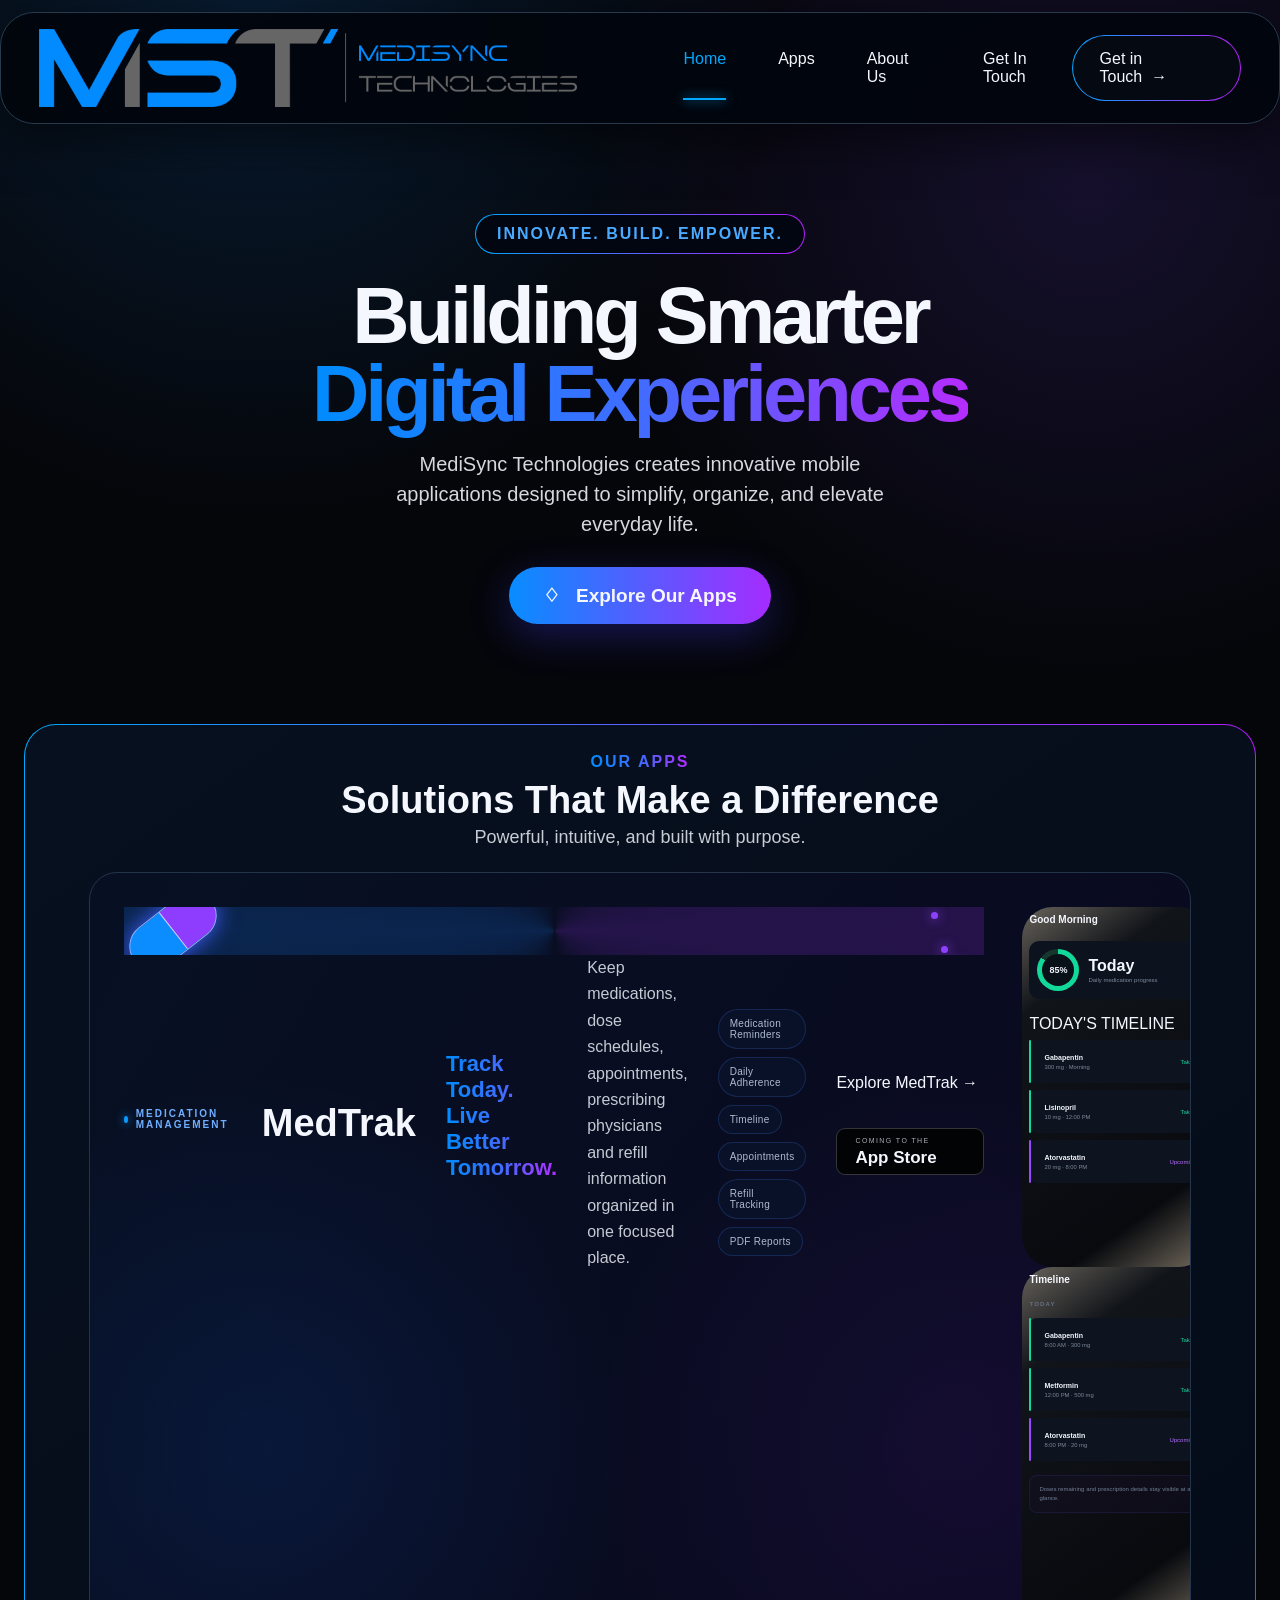
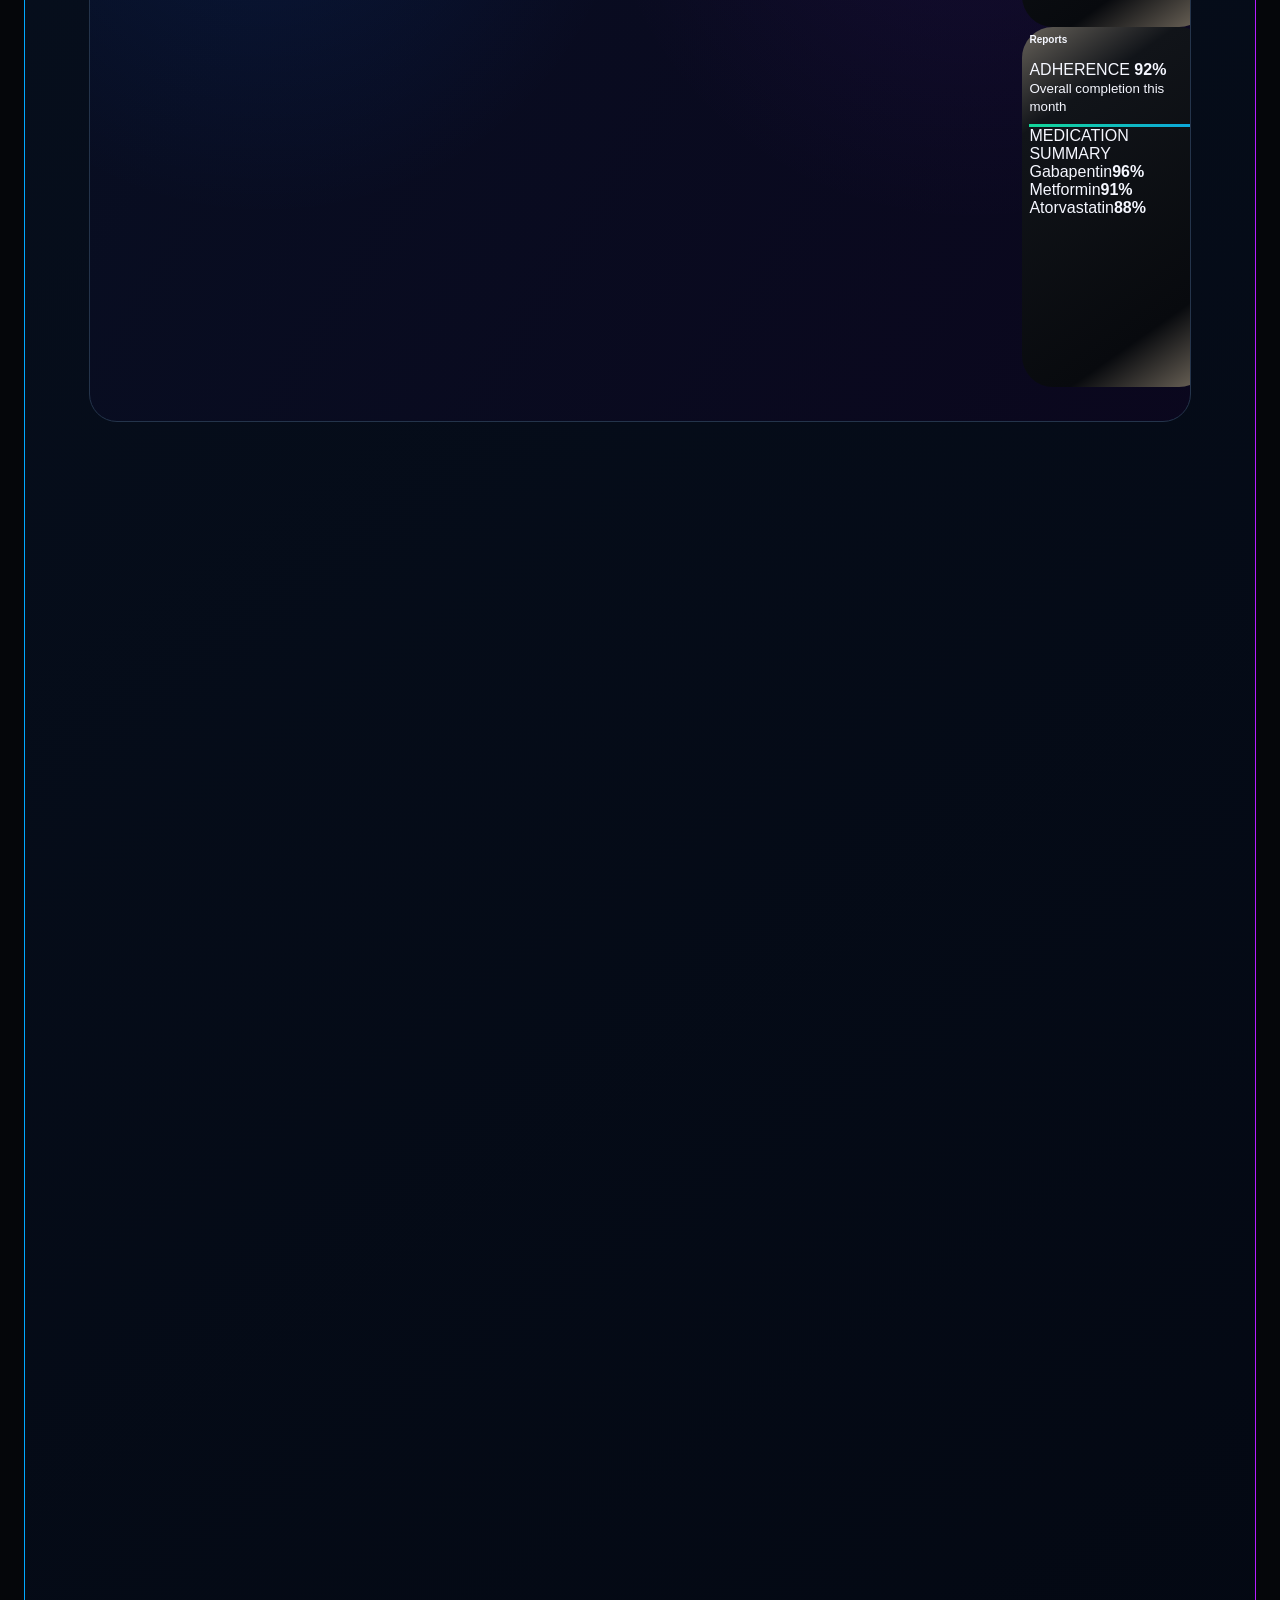
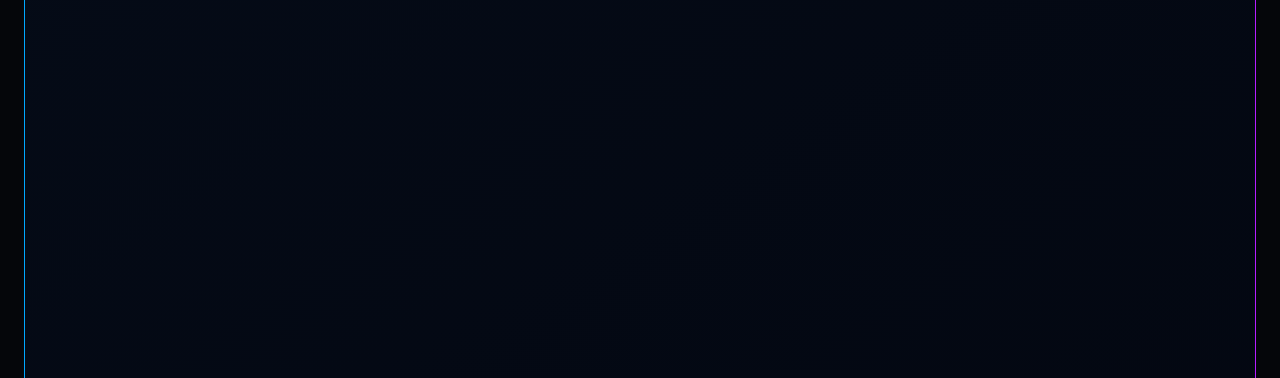
==== index.html @ e5cdd939 "Update index.html" ====
<!doctype html>
<html lang="en">
<head>
<meta charset="utf-8"><meta name="viewport" content="width=device-width,initial-scale=1">
<meta name="theme-color" content="#02040a">
<title>MediSync Technologies</title>
<meta name="description" content="MediSync Technologies creates innovative mobile applications designed to simplify, organize, and elevate everyday life.">
<link rel="stylesheet" href="styles.css">
</head>
<body>

<header class="topbar">
  <a class="brand brand-logo" href="#home" aria-label="MediSync Technologies home">
    <img src="mst-logo-v2.png" alt="MediSync Technologies" class="mst-full-logo">
  </a>
  <nav><a class="active" href="#home">Home</a><a href="#apps">Apps</a><a href="#about">About Us</a><a href="medtrak-support.html">Get In Touch</a></nav>
  <a class="outline" href="mailto:support.medisynctech@gmail.com?subject=MediSync%20Technologies%20Inquiry">Get in Touch&nbsp;&nbsp;→</a>
</header>

<main>
<section id="home" class="hero">
  <div class="hero-inner reveal">
    <div class="badge">INNOVATE. BUILD. EMPOWER.</div>
    <h1>Building Smarter<br><span>Digital Experiences</span></h1>
    <p>MediSync Technologies creates innovative mobile<br class="desktop"> applications designed to simplify, organize, and elevate<br class="desktop"> everyday life.</p>
    <a class="primary" href="#apps">♢ &nbsp; Explore Our Apps</a>
  </div>
</section>

<section id="apps" class="apps-shell">
  <div class="section-title reveal"><span>OUR APPS</span><h2>Solutions That Make a Difference</h2><p>Powerful, intuitive, and built with purpose.</p></div>
  <article class="app-card medtrak-showcase reveal">
  <div class="app-info medtrak-info">
    <div class="app-icon medtrak-icon" aria-label="MedTrak app icon">
      <div class="pill-icon" aria-hidden="true"><span></span></div>
      <i class="spark s1"></i><i class="spark s2"></i><i class="spark s3"></i>
    </div>

    <div class="app-copy">
      <div class="app-status"><span></span> MEDICATION MANAGEMENT</div>
      <h3>MedTrak</h3>
      <h4>Track Today. Live Better Tomorrow.</h4>
      <p>
        Keep medications, dose schedules, appointments, prescribing physicians and
        refill information organized in one focused place.
      </p>

      <div class="feature-chips" aria-label="MedTrak features">
        <span>Medication Reminders</span>
        <span>Daily Adherence</span>
        <span>Timeline</span>
        <span>Appointments</span>
        <span>Refill Tracking</span>
        <span>PDF Reports</span>
      </div>

      <div class="app-actions">
        <a class="outline-button" href="#medtrak-details">Explore MedTrak <span>→</span></a>
        <div class="store-badge pending-store">
          <small>COMING TO THE</small>
          <strong>App Store</strong>
        </div>
      </div>
    </div>
  </div>

  <div class="phone-grid medtrak-phones" aria-label="MedTrak interface previews">
    <div class="phone phone-home">
      <div class="phone-notch"></div>
      <div class="phone-screen">
        <div class="phone-header"><span>Good Morning</span><b>•••</b></div>
        <div class="today-progress">
          <div class="mini-ring"><strong>85%</strong></div>
          <div><b>Today</b><small>Daily medication progress</small></div>
        </div>
        <div class="phone-section-title">TODAY'S TIMELINE</div>
        <div class="timeline-med done">
          <i></i><div><b>Gabapentin</b><small>300 mg · Morning</small></div><em>Taken</em>
        </div>
        <div class="timeline-med done">
          <i></i><div><b>Lisinopril</b><small>10 mg · 12:00 PM</small></div><em>Taken</em>
        </div>
        <div class="timeline-med upcoming">
          <i></i><div><b>Atorvastatin</b><small>20 mg · 8:00 PM</small></div><em>Upcoming</em>
        </div>
      </div>
    </div>

    <div class="phone phone-timeline">
      <div class="phone-notch"></div>
      <div class="phone-screen">
        <div class="phone-header"><span>Timeline</span><b>⌕</b></div>
        <div class="timeline-date">TODAY</div>
        <div class="timeline-med done">
          <i></i><div><b>Gabapentin</b><small>8:00 AM · 300 mg</small></div><em>Taken</em>
        </div>
        <div class="timeline-med done">
          <i></i><div><b>Metformin</b><small>12:00 PM · 500 mg</small></div><em>Taken</em>
        </div>
        <div class="timeline-med upcoming">
          <i></i><div><b>Atorvastatin</b><small>8:00 PM · 20 mg</small></div><em>Upcoming</em>
        </div>
        <div class="timeline-note">Doses remaining and prescription details stay visible at a glance.</div>
      </div>
    </div>

    <div class="phone phone-report">
      <div class="phone-notch"></div>
      <div class="phone-screen">
        <div class="phone-header"><span>Reports</span><b>↗</b></div>
        <div class="report-card">
          <span>ADHERENCE</span>
          <strong>92%</strong>
          <small>Overall completion this month</small>
          <div class="report-progress"><i style="width:92%"></i></div>
        </div>
        <div class="phone-section-title">MEDICATION SUMMARY</div>
        <div class="report-line"><span>Gabapentin</span><b>96%</b></div>
        <div class="report-bar"><i style="width:96%"></i></div>
        <div class="report-line"><span>Metformin</span><b>91%</b></div>
        <div class="report-bar"><i style="width:91%"></i></div>
        <div class="report-line"><span>Atorvastatin</span><b>88%</b></div>
        <div class="report-bar purple-bar"><i style="width:88%"></i></div>
      </div>
    </div>
  </div>
</article>

<div class="medtrak-details reveal" id="medtrak-details">
  <div class="details-copy">
    <div class="section-kicker">MEDTRAK AT A GLANCE</div>
    <h3>Built to keep the important details close.</h3>
    <p>
      From the next scheduled dose to a physician phone number or medication report,
      MedTrak is designed so the information users need is never buried several screens away.
    </p>
  </div>

  <div class="feature-grid">
    <div class="feature-card"><b>01</b><h4>Stay on schedule</h4><p>Daily timeline, reminders and quick Taken/Undo actions keep the day understandable.</p></div>
    <div class="feature-card"><b>02</b><h4>Know your supply</h4><p>Quantity, usage and doses remaining help make low-supply situations visible before they become urgent.</p></div>
    <div class="feature-card"><b>03</b><h4>Keep care connected</h4><p>Appointments, physicians, pharmacies and prescribed medications can stay linked together.</p></div>
    <div class="feature-card"><b>04</b><h4>Share a clear report</h4><p>Generate a clean medication summary for appointments, printing or sharing when needed.</p></div>
  </div>
</div>
</section>

<section id="about" class="lower reveal"><span>ABOUT US</span><h2>Technology designed around real life.</h2><p>We create focused, thoughtfully designed digital experiences that make everyday tasks clearer, easier, and more useful.</p></section>
<section id="contact" class="lower contact reveal"><span>CONTACT</span><h2>Let's build something useful.</h2><a class="primary" href="mailto:support.medisynctech@gmail.com?subject=MediSync%20Technologies%20Inquiry">Get in Touch →</a></section>
</main>
<footer>© <span id="year"></span> MediSync Technologies. All rights reserved.<div class="mst-footer-links"><a href="medtrak-support.html">MedTrak Support</a><a href="medtrak-privacy.html">Privacy Policy</a></div></footer>
<script src="script.js"></script>
</body></html>
---- styles.css ----
*{box-sizing:border-box}html{scroll-behavior:auto}body{margin:0;background:#02040a;color:#f7f8fb;font-family:Inter,-apple-system,BlinkMacSystemFont,"Segoe UI",sans-serif;overflow-x:hidden}a{text-decoration:none;color:inherit}#mst-particle-canvas{position:fixed!important;inset:0!important;width:100%!important;height:100%!important;z-index:0!important;pointer-events:none!important}.topbar,main,footer{position:relative;z-index:1}.topbar{position:sticky;top:12px;z-index:30;max-width:1500px;margin:12px auto 0;padding:13px 42px;min-height:80px;border:1px solid #26394d;border-radius:34px;background:rgba(2,6,13,.82);backdrop-filter:blur(18px);display:flex;align-items:center;justify-content:space-between;box-shadow:0 16px 50px #0008}.brand{display:flex;align-items:center;gap:13px}.brand .mst{font-size:38px;font-weight:950;font-style:italic;background:linear-gradient(135deg,#fff 20%,#6d737d 47%,#087fff 55%,#0066dc);-webkit-background-clip:text;color:transparent}.brand b{font-size:28px}.brand b span{color:#098cff}.brand small{display:block;font-size:9px;letter-spacing:5px}.topbar nav{display:flex;gap:52px}.topbar nav a{padding:23px 0;position:relative}.topbar nav a.active,.topbar nav a:hover{color:#00a8ff}.topbar nav a.active:after{content:"";position:absolute;left:0;right:0;bottom:9px;height:2px;background:#00a8ff;box-shadow:0 0 12px #00a8ff}.outline{display:inline-flex;padding:14px 27px;border:1px solid transparent;border-radius:999px;background:linear-gradient(#040912,#040912) padding-box,linear-gradient(90deg,#00a8ff,#bd1cff) border-box}.hero{min-height:640px;display:grid;place-items:center;text-align:center;padding:55px 20px 105px;overflow:hidden;background:radial-gradient(circle at 20% 58%,#0077ff1f,transparent 28%),radial-gradient(circle at 82% 58%,#861cff1f,transparent 28%)}.hero:before,.hero:after{content:"";position:absolute;width:58vw;height:330px;bottom:30px;opacity:.55;background:repeating-radial-gradient(ellipse at center,#0b8cff 0 1px,transparent 2px 13px);transform:rotate(10deg) skewX(-12deg);mask-image:linear-gradient(90deg,#000,transparent)}.hero:before{left:-15%}.hero:after{right:-15%;transform:rotate(-10deg) scaleX(-1);background:repeating-radial-gradient(ellipse at center,#8b22ff 0 1px,transparent 2px 13px)}.hero-inner{z-index:2}.badge{display:inline-block;padding:10px 21px;border:1px solid transparent;border-radius:999px;background:linear-gradient(#020610,#020610) padding-box,linear-gradient(90deg,#00a8ff,#b31dff) border-box;color:#49aaff;font-weight:800;letter-spacing:2px}.hero h1{font-size:clamp(54px,6.2vw,96px);line-height:.98;letter-spacing:-4px;margin:23px 0 17px}.hero h1 span,.app-copy h4,.section-title>span,.lower>span{background:linear-gradient(90deg,#008cff,#416cff,#b52cff);-webkit-background-clip:text;color:transparent}.hero p{font-size:20px;line-height:1.5;color:#d5d8df;margin:0 0 28px}.primary{display:inline-flex;padding:17px 34px;border-radius:999px;background:linear-gradient(90deg,#078dff,#a52cff);font-size:19px;font-weight:750;box-shadow:0 12px 40px #433dff4d}.apps-shell{margin:-40px 24px 0;padding:28px clamp(20px,5vw,72px) 48px;border:1px solid transparent;border-radius:32px;background:linear-gradient(145deg,#07101f,#030711) padding-box,linear-gradient(90deg,#00a8ff,#b51cff) border-box;box-shadow:0 -10px 38px #334cff24}.section-title{text-align:center}.section-title>span,.lower>span{font-weight:900;letter-spacing:2px}.section-title h2{font-size:38px;margin:8px 0 5px}.section-title p{margin:0;color:#c8ccd4;font-size:18px}.app-card{max-width:1280px;margin:24px auto 0;padding:28px;border:1px solid #24344b;border-radius:28px;background:#040912d9;display:grid;grid-template-columns:.88fr 1.2fr;gap:32px;overflow:hidden}.app-copy{display:flex;align-items:center;gap:30px}.med-icon{position:relative;flex:0 0 190px;height:190px;border-radius:42px;border:2px solid #218cff;background:radial-gradient(circle at 45% 40%,#19338c,#080c1c 63%);box-shadow:0 0 28px #096dff,0 0 38px #8b22ff77 inset}.capsule{position:absolute;left:46px;top:71px;width:100px;height:46px;border-radius:30px;transform:rotate(-45deg);background:linear-gradient(90deg,#0875ff 0 50%,#8151ff 50%);border:2px solid #7d9cff;box-shadow:0 0 20px #315fff}.med-icon i{position:absolute;width:7px;height:7px;border-radius:50%;background:#8c3cff;box-shadow:0 0 10px #8c3cff}.med-icon i:nth-of-type(1){left:140px;top:48px}.med-icon i:nth-of-type(2){left:151px;top:63px}.med-icon i:nth-of-type(3){left:132px;top:133px}.app-copy h3{font-size:38px;margin:0}.app-copy h4{font-size:22px;margin:2px 0 17px}.app-copy p{color:#c5cad3;line-height:1.65;margin:0 0 20px}.phones{display:flex;gap:20px;justify-content:center;align-items:flex-end}.phone{width:188px;height:360px;border-radius:31px;padding:7px;background:linear-gradient(145deg,#68635b,#111419 22%,#080a0e 80%,#746b5e);box-shadow:0 0 25px #216aff33}.notch{position:relative;z-index:2;width:60px;height:13px;background:#020305;border-radius:0 0 10px 10px;margin:0 auto -12px}.screen{height:100%;border-radius:25px;background:#03070d;padding:25px 12px 12px;overflow:hidden}.pt{display:block;font-size:14px;margin-bottom:18px}.ring{width:95px;height:95px;margin:5px auto 20px;border-radius:50%;background:conic-gradient(#00df89 0 85%,#16372f 85%);display:grid;place-content:center;position:relative}.ring:after{content:"";position:absolute;inset:8px;border-radius:50%;background:#071018}.ring strong,.ring small{position:relative;z-index:1;text-align:center}.ring strong{font-size:22px}.ring small{font-size:8px;color:#a9b1bb}.screen h5{font-size:10px;margin:10px 0}.row,.timeline{position:relative;background:#0a1018;border-radius:7px;padding:9px;margin:7px 0;font-size:8px;min-height:44px}.row b,.timeline b{display:block}.row small,.timeline small{color:#9ba6b3}.row em,.timeline em{position:absolute;right:7px;top:8px;color:#00e68c;font-style:normal;font-size:7px}.timeline{border-left:2px solid #00e68c}.purpleline{border-left-color:#a34cff}.purple{color:#b957ff!important}.score{text-align:center;padding:8px 0 14px}.score strong{display:block;font-size:25px}.score small{font-size:8px;color:#9ba6b3}.summary{position:relative;font-size:8px;padding:7px 0 12px}.summary b{float:right}.summary i{position:absolute;left:0;bottom:4px;height:3px;background:#00e68c;border-radius:3px}.lower{max-width:1100px;margin:105px auto;padding:65px 28px;text-align:center}.lower h2{font-size:clamp(40px,5vw,65px);margin:18px auto}.lower p{max-width:700px;margin:auto;color:#bec5cf;font-size:19px;line-height:1.7}.contact{border-top:1px solid #16243a}.contact .primary{margin-top:18px}footer{text-align:center;padding:38px;color:#78818d;border-top:1px solid #111b29}.reveal{opacity:0;transform:translateY(32px);transition:.75s ease}.reveal.visible{opacity:1;transform:none}@media(max-width:1050px){.topbar{padding:10px 22px}.topbar nav{gap:20px}.topbar>.outline{display:none}.app-card{grid-template-columns:1fr}.app-copy{justify-content:center}}@media(max-width:760px){.topbar{top:0;margin:0;border-radius:0}.brand b,.brand small{display:none}.brand .mst{font-size:30px}.topbar nav{gap:13px}.topbar nav a{font-size:13px}.hero{padding-top:85px}.hero h1{letter-spacing:-2px}.desktop{display:none}.apps-shell{margin:-30px 10px 0;padding:25px 14px}.section-title h2{font-size:30px}.app-copy{flex-direction:column;text-align:center}.med-icon{flex-basis:auto;width:165px;height:165px}.capsule{left:33px;top:59px}.phones{justify-content:flex-start;overflow-x:auto;padding-bottom:10px}.phone{min-width:180px}}
/* ============================
   MEDTRAK SHOWCASE — V2
   ============================ */
.medtrak-showcase{
  grid-template-columns:1fr 1.15fr;
  padding:34px;
  gap:38px;
  background:
    radial-gradient(circle at 16% 50%,rgba(13,108,255,.13),transparent 34%),
    radial-gradient(circle at 80% 50%,rgba(150,43,255,.10),transparent 36%),
    linear-gradient(120deg,rgba(7,16,35,.92),rgba(11,7,30,.86));
}
.medtrak-info{grid-template-columns:190px 1fr;gap:30px}
.medtrak-icon{position:relative;overflow:hidden}
.medtrak-icon:before{content:"";position:absolute;inset:-30%;background:conic-gradient(from 180deg,transparent,#167fff33,transparent,#a133ff30,transparent);animation:iconHalo 8s linear infinite}
@keyframes iconHalo{to{transform:rotate(360deg)}}
.medtrak-icon>*{position:relative}
.pill-icon{width:98px;height:48px;border-radius:30px;transform:rotate(-38deg);background:linear-gradient(90deg,#0b8dff 0 50%,#8e3dff 50%);border:1px solid #8cb3ff;box-shadow:0 0 22px #405dff}
.pill-icon span{position:absolute;left:50%;top:0;bottom:0;width:1px;background:#cdd7ff}
.spark{position:absolute;width:7px;height:7px;border-radius:50%;background:#8d41ff;box-shadow:0 0 12px #8d41ff}.s1{top:39px;right:36px}.s2{top:54px;right:24px}.s3{bottom:36px;right:46px}
.app-status{display:inline-flex;align-items:center;gap:8px;margin-bottom:8px;color:#70afff;font-size:10px;font-weight:800;letter-spacing:2px}
.app-status span{width:7px;height:7px;border-radius:50%;background:#0a9aff;box-shadow:0 0 10px #0a9aff}
.feature-chips{display:flex;flex-wrap:wrap;gap:8px;margin-top:18px}
.feature-chips span{padding:8px 11px;border:1px solid rgba(71,129,255,.2);border-radius:999px;background:rgba(9,20,43,.7);color:#aebad0;font-size:10px;letter-spacing:.3px}
.app-actions{display:flex;align-items:center;gap:16px;flex-wrap:wrap;margin-top:2px}
.store-badge{margin-top:20px;min-width:148px;padding:8px 18px;border-radius:9px;background:#020305;border:1px solid rgba(255,255,255,.2);display:flex;flex-direction:column;line-height:1}.store-badge small{font-size:7px;letter-spacing:1.4px;color:#a9afb8}.store-badge strong{margin-top:5px;font-size:17px}
.medtrak-phones{gap:16px}
.phone-header{display:flex;justify-content:space-between;align-items:center;margin-bottom:16px;font-size:10px}.phone-header span{font-weight:700}.phone-header b{color:#687388;letter-spacing:1px}
.today-progress{display:flex;align-items:center;gap:9px;margin:7px 0 16px;padding:8px;border-radius:10px;background:#0c131e}.today-progress>div:last-child{display:flex;flex-direction:column}.today-progress small{margin-top:2px;color:#7e899c;font-size:6px}
.mini-ring{width:42px;height:42px;border-radius:50%;background:conic-gradient(#12d99a 0 85%,#15372e 85%);display:grid;place-items:center;position:relative}.mini-ring:after{content:"";position:absolute;inset:5px;border-radius:50%;background:#081018}.mini-ring strong{position:relative;z-index:1;font-size:9px}
.timeline-med{position:relative;min-height:43px;margin-top:7px;padding:7px 7px 7px 15px;display:flex;align-items:center;gap:7px;border-radius:8px;background:#0d141f;font-size:7px}.timeline-med>i{position:absolute;left:0;top:0;bottom:0;width:2px;border-radius:2px;background:#12d99a}.timeline-med>div{display:flex;flex:1;flex-direction:column}.timeline-med small{margin-top:3px;color:#7f899a}.timeline-med em{font-style:normal;color:#19d59d;font-size:6px}.timeline-med.upcoming>i{background:#9a48ff}.timeline-med.upcoming em{color:#b66aff}.timeline-date{margin:3px 0 11px;color:#657188;font-size:6px;font-weight:800;letter-spacing:1.2px}.timeline-note{margin-top:14px;padding:9px;border:1px solid rgba(99,88,255,.12);border-radius:8px;color:#738097;font-size:6px;line-height:1.5;background:rgba(29,18,54,.25)}
.report-progress{height:3px;margin-top:9px;background:#202833}.report-progress i{display:block;height:100%;background:linear-gradient(90deg,#13d799,#0ca8db)}
.purple-bar i{background:linear-gradient(90deg,#0aa9d7,#9b43ff)}
.medtrak-details{width:min(1220px,100%);margin:52px auto 8px;display:grid;grid-template-columns:.7fr 1.3fr;gap:48px;align-items:start;padding:8px}
.details-copy h3{margin:12px 0 15px;font-size:clamp(29px,3vw,42px);line-height:1.08;letter-spacing:-1.2px}.details-copy p{color:#929caf;line-height:1.7;font-size:15px}
.feature-grid{display:grid;grid-template-columns:repeat(2,1fr);gap:13px}
.feature-card{min-height:158px;padding:20px;border:1px solid rgba(69,113,210,.18);border-radius:18px;background:linear-gradient(145deg,rgba(9,20,41,.62),rgba(7,9,22,.55));backdrop-filter:blur(10px)}
.feature-card>b{font-size:10px;color:#2b8cff;letter-spacing:2px}.feature-card h4{margin:10px 0 7px;font-size:17px}.feature-card p{margin:0;color:#8e99ab;font-size:12px;line-height:1.55}
@media(max-width:1100px){.medtrak-showcase{grid-template-columns:1fr}.medtrak-info{justify-content:center}.medtrak-details{grid-template-columns:1fr}}
@media(max-width:720px){.medtrak-showcase{padding:22px}.medtrak-info{grid-template-columns:1fr;text-align:center}.medtrak-icon{width:165px;margin:auto}.feature-chips,.app-actions{justify-content:center}.feature-grid{grid-template-columns:1fr}.medtrak-details{padding:0}}


/* ==========================================
   PRODUCTION PERFORMANCE PASS
   ========================================== */

/* Static atmospheric lighting replaces per-frame canvas gradients. */
body::before {
  content: "";
  position: fixed;
  inset: 0;
  z-index: 0;
  pointer-events: none;
  background:
    radial-gradient(circle at 14% 58%, rgba(0, 91, 215, .12), transparent 42%),
    radial-gradient(circle at 86% 56%, rgba(135, 28, 255, .08), transparent 38%),
    #02040a;
  transform: translateZ(0);
}

/* Canvas only draws particles/trails now. */
#mst-particle-canvas {
  background: transparent !important;
  contain: strict;
  transform: translateZ(0);
}

/* Blur is attractive but expensive while scrolling; use stable translucent fills instead. */
.topbar,
.app-card,
.feature-card,
.mst-app-card,
.apps-shell {
  -webkit-backdrop-filter: none !important;
  backdrop-filter: none !important;
}

/* Slightly more opaque backgrounds preserve the same visual feel without live blur. */
.topbar {
  background: rgba(2, 6, 13, .94) !important;
}

.app-card,
.medtrak-showcase {
  background:
    radial-gradient(circle at 16% 50%, rgba(13,108,255,.11), transparent 34%),
    radial-gradient(circle at 80% 50%, rgba(150,43,255,.08), transparent 36%),
    linear-gradient(120deg, rgba(7,16,35,.97), rgba(11,7,30,.95)) !important;
}

.feature-card {
  background: linear-gradient(145deg, rgba(9,20,41,.94), rgba(7,9,22,.92)) !important;
}

/* Keep the heavy lower sections out of layout/paint until near the viewport. */
.medtrak-details,
.lower,
.simple-section,
.contact-section {
  content-visibility: auto;
  contain-intrinsic-size: 800px;
}

/* Tell the browser what will animate. */
.reveal {
  will-change: opacity, transform;
}

.reveal.visible {
  will-change: auto;
}

/* Avoid large shadows on every frame during scroll. */
.phone,
.medtrak-icon,
.app-card,
.apps-shell {
  box-shadow: none !important;
}

@media (prefers-reduced-motion: reduce) {
  #mst-particle-canvas {
    display: none !important;
  }
  .reveal {
    opacity: 1 !important;
    transform: none !important;
    transition: none !important;
  }
}


/* ==========================================
   MOBILE VERTICAL-SCROLL FIX
   Prevents sideways page movement / swipe capture
   ========================================== */

html,
body {
  width: 100%;
  max-width: 100%;
  overflow-x: clip !important;
  overscroll-behavior-x: none;
}

body {
  touch-action: pan-y;
}

.site-header,
main,
footer,
.hero,
.apps-shell,
.app-card,
.medtrak-showcase,
.medtrak-details,
.lower,
.simple-section,
.contact-section {
  max-width: 100%;
}

#mst-particle-canvas {
  max-width: 100vw !important;
  overflow: hidden;
  touch-action: none;
}

a,
button {
  touch-action: manipulation;
}

@media (max-width: 760px) {
  .phones,
  .phone-grid,
  .medtrak-phones {
    display: grid !important;
    grid-template-columns: 1fr !important;
    gap: 22px !important;
    width: 100% !important;
    max-width: 100% !important;
    overflow: visible !important;
    overflow-x: visible !important;
    padding-left: 0 !important;
    padding-right: 0 !important;
    touch-action: pan-y !important;
  }

  .phone {
    width: min(220px, 82vw) !important;
    min-width: 0 !important;
    max-width: 220px !important;
    margin: 0 auto !important;
  }

  .app-card,
  .medtrak-showcase,
  .app-info,
  .medtrak-info,
  .app-copy,
  .feature-grid,
  .medtrak-details {
    width: 100% !important;
    max-width: 100% !important;
    min-width: 0 !important;
  }

  .feature-chips {
    max-width: 100%;
  }

  .topbar {
    width: 100% !important;
    max-width: 100% !important;
    left: 0;
    right: 0;
  }

  .hero {
    width: 100%;
    overflow: hidden !important;
  }

  .hero::before,
  .hero::after {
    pointer-events: none;
  }
}


/* ==========================================
   MEDISYNC FINAL BRAND / SHARED PAGE THEME
   ========================================== */
:root{--site-bg:#05060a;--site-card:rgba(18,20,31,.82);--site-text:#f5f7ff;--site-muted:#a9afc3;--site-blue:#168cff;--site-purple:#7c4dff;--site-border:rgba(255,255,255,.10)}
html,body{min-height:100%;background:#05060a!important;color:var(--site-text)}
body::before{background:radial-gradient(circle at 20% 0%,rgba(22,140,255,.16),transparent 38%),radial-gradient(circle at 85% 20%,rgba(124,77,255,.14),transparent 38%),#05060a!important}
.hero{background:transparent!important}
.brand-logo{display:flex;align-items:center;flex:0 1 360px;min-width:180px}
.brand-logo img{display:block;width:min(330px,28vw);max-height:58px;height:auto;object-fit:contain;object-position:left center}
.mst-footer-links{display:flex;justify-content:center;gap:22px;flex-wrap:wrap;margin-top:18px}.mst-footer-links a{color:#a9afc3}.mst-footer-links a:hover{color:#fff}
.legal-page{width:min(900px,calc(100% - 40px));margin:0 auto;padding:72px 0}.legal-page .legal-brand{color:var(--site-blue);font-weight:700;letter-spacing:.04em;margin-bottom:32px}.legal-page h1{margin:0;font-size:clamp(42px,8vw,72px);line-height:1;letter-spacing:-.04em}.legal-gradient{background:linear-gradient(90deg,var(--site-blue),var(--site-purple));-webkit-background-clip:text;background-clip:text;color:transparent}.legal-effective{margin-top:18px;color:#747b91}.legal-intro{max-width:760px;margin:22px 0 42px;color:var(--site-muted);font-size:18px;line-height:1.65}.legal-card{padding:30px;margin:18px 0;border:1px solid var(--site-border);border-radius:22px;background:var(--site-card)}.legal-card h2{margin-top:0;font-size:23px}.legal-card p,.legal-card li{color:var(--site-muted);line-height:1.7}.legal-card a{color:#55aaff}.legal-card a:hover{text-decoration:underline}.legal-button{display:inline-block;margin-top:8px;padding:13px 20px;border-radius:12px;color:#fff!important;font-weight:650;background:linear-gradient(90deg,var(--site-blue),var(--site-purple))}.legal-button:hover{text-decoration:none!important;opacity:.92}.legal-footer{margin-top:44px;padding-top:24px;border-top:1px solid var(--site-border);color:#747b91;font-size:14px}
@media(max-width:760px){.brand-logo{min-width:95px;flex-basis:125px}.brand-logo img{width:125px;max-height:42px}.legal-page{padding:48px 0}}


/* ==========================================
   FINAL STATIC GRADIENT + LARGER MST LOGO
   ========================================== */
#mst-particle-canvas{display:none!important}
html,body{background:#05060a!important}
body::before{
  content:"";
  position:fixed;
  inset:0;
  z-index:0;
  pointer-events:none;
  background:
    radial-gradient(circle at 20% 0%,rgba(22,140,255,.16),transparent 38%),
    radial-gradient(circle at 85% 20%,rgba(124,77,255,.14),transparent 38%),
    #05060a!important;
}
.hero::before,.hero::after{display:none!important;content:none!important}
.hero{background:transparent!important}
.brand-logo{flex:0 1 500px!important;min-width:260px!important}
.brand-logo img{width:min(470px,36vw)!important;max-height:92px!important;height:auto!important}
.topbar{min-height:112px!important}
@media(max-width:1050px){.brand-logo{flex-basis:360px!important}.brand-logo img{width:min(350px,34vw)!important;max-height:76px!important}}
@media(max-width:760px){.topbar{min-height:76px!important}.brand-logo{min-width:120px!important;flex-basis:155px!important}.brand-logo img{width:155px!important;max-height:52px!important}}
\n\n/* ==========================================
   MST HEADER LOCKUP — FINAL
   mst-logo.png contains ONLY the MST mark.
   Company name is live text so it stays crisp.
   ========================================== */

/* If you upload your licensed GC Bager Regular font to the site root,
   name it gc-bager-regular.ttf and this rule will use it automatically. */
@font-face {
  font-family: "GC Bager";
  src: url("gc-bager-regular.ttf") format("truetype");
  font-weight: 400;
  font-style: normal;
  font-display: swap;
}

.topbar{
  min-height:112px!important;
  padding:14px 38px!important;
}

.brand-logo{
  display:flex!important;
  align-items:center!important;
  gap:24px!important;
  flex:0 1 650px!important;
  min-width:430px!important;
  overflow:visible!important;
}

.brand-logo .mst-mark{
  display:block!important;
  width:230px!important;
  max-width:none!important;
  max-height:82px!important;
  height:auto!important;
  object-fit:contain!important;
  object-position:left center!important;
  flex:0 0 auto!important;
}

.brand-wordmark{
  display:flex;
  flex-direction:column;
  justify-content:center;
  line-height:.88;
  white-space:nowrap;
  font-family:"GC Bager", -apple-system, BlinkMacSystemFont, "Segoe UI", sans-serif;
  font-weight:400;
  letter-spacing:.025em;
}

.brand-medisync{
  color:#168cff;
  font-size:38px;
}

.brand-technologies{
  color:#777b82;
  font-size:27px;
  margin-top:8px;
  letter-spacing:.08em;
}

@media(max-width:1200px){
  .brand-logo{gap:16px!important;flex-basis:500px!important;min-width:350px!important}
  .brand-logo .mst-mark{width:175px!important;max-height:68px!important}
  .brand-medisync{font-size:29px}
  .brand-technologies{font-size:20px;margin-top:6px}
  .topbar nav{gap:24px!important}
}

@media(max-width:900px){
  .brand-wordmark{display:none}
  .brand-logo{min-width:150px!important;flex-basis:190px!important}
  .brand-logo .mst-mark{width:175px!important;max-height:64px!important}
}

@media(max-width:760px){
  .topbar{min-height:76px!important;padding:10px 16px!important}
  .brand-logo{min-width:92px!important;flex-basis:112px!important;gap:0!important}
  .brand-logo .mst-mark{width:108px!important;max-height:46px!important}
}


/* ==========================================
   FINAL FULL-IMAGE MST HEADER LOGO
   The uploaded logo already includes the full wordmark.
   ========================================== */
.brand-logo {
  display: flex !important;
  align-items: center !important;
  flex: 0 1 650px !important;
  min-width: 300px !important;
  text-decoration: none !important;
}

.brand-logo .mst-full-logo {
  display: block !important;
  width: min(620px, 42vw) !important;
  max-width: 100% !important;
  height: auto !important;
  max-height: 104px !important;
  object-fit: contain !important;
  object-position: left center !important;
}

/* Disable the previous split text/mark header treatment. */
.brand-wordmark,
.brand-medisync,
.brand-technologies,
.mst-mark {
  display: none !important;
}

@media (max-width: 980px) {
  .brand-logo {
    flex: 1 1 auto !important;
    min-width: 240px !important;
  }

  .brand-logo .mst-full-logo {
    width: min(470px, 48vw) !important;
    max-height: 88px !important;
  }
}

@media (max-width: 760px) {
  .brand-logo {
    min-width: 0 !important;
    width: 100% !important;
    justify-content: center !important;
  }

  .brand-logo .mst-full-logo {
    width: min(540px, 92vw) !important;
    max-height: 94px !important;
    object-position: center !important;
  }
}
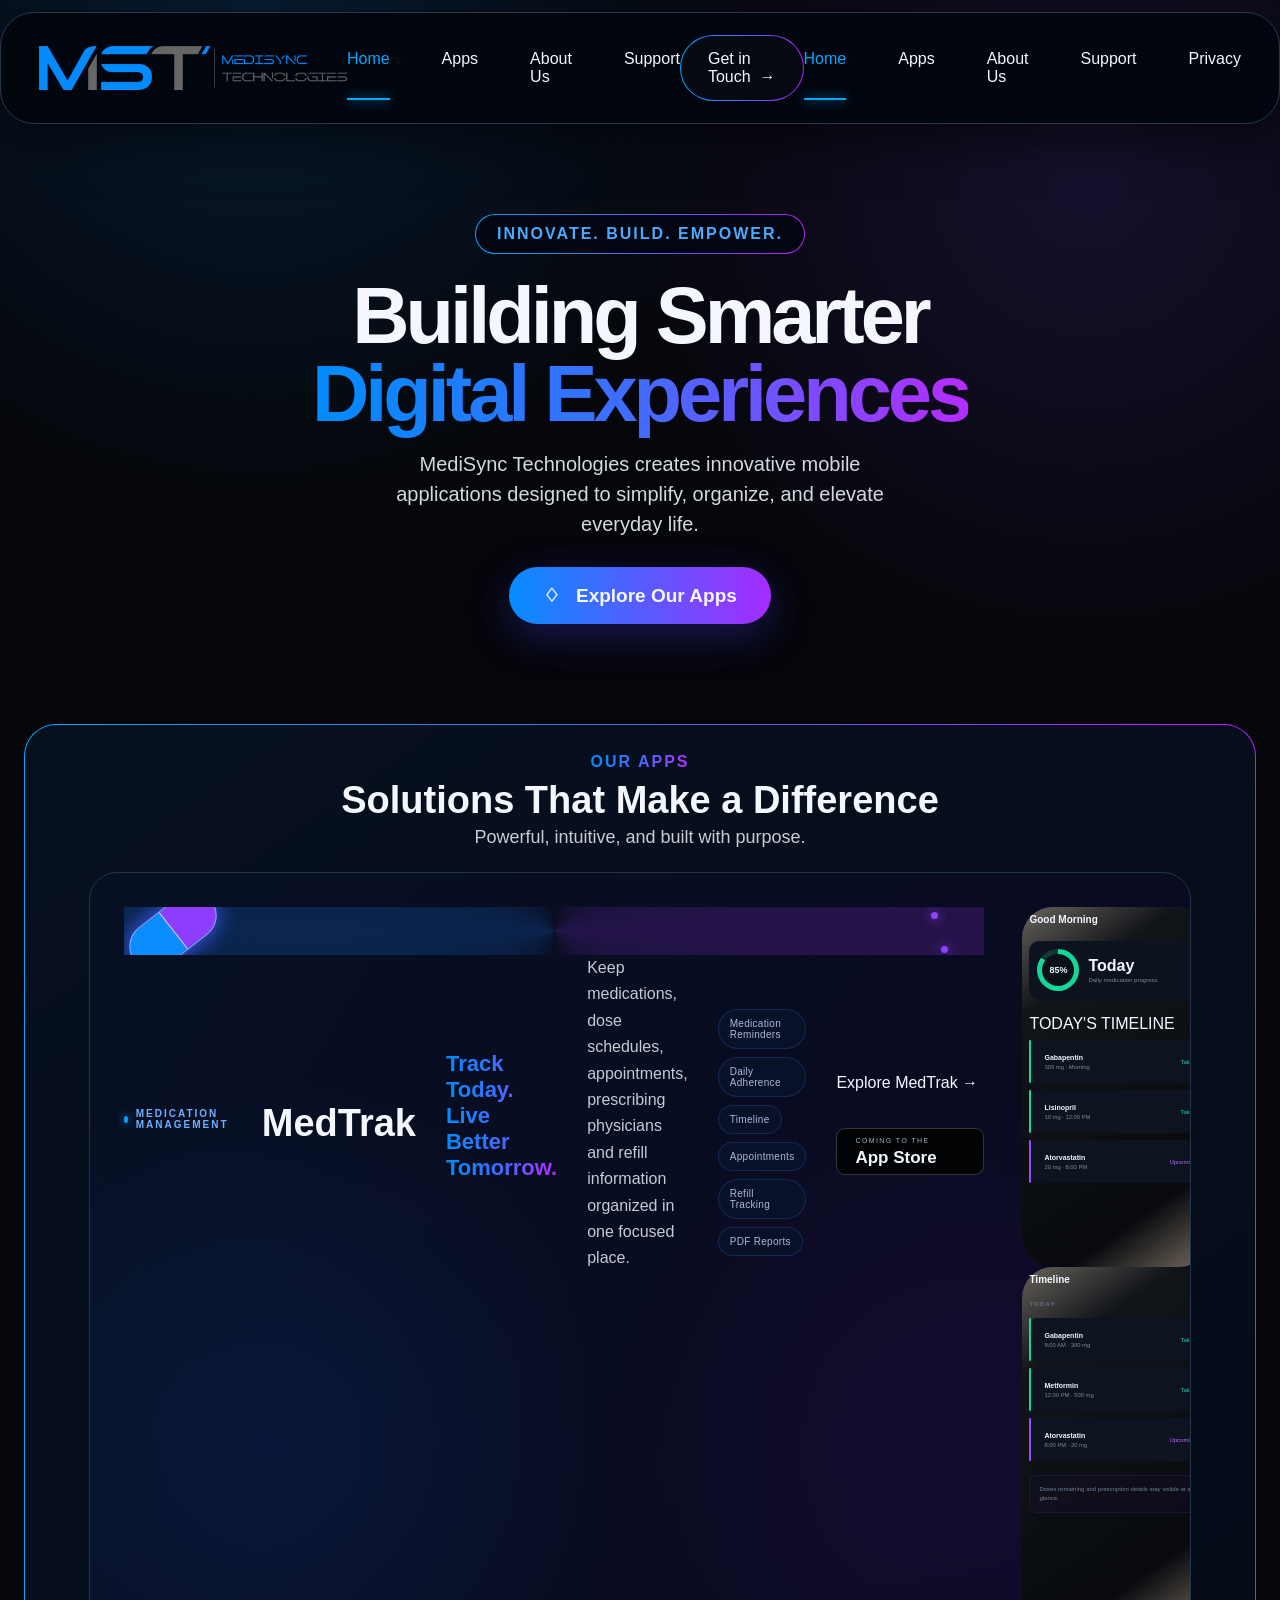
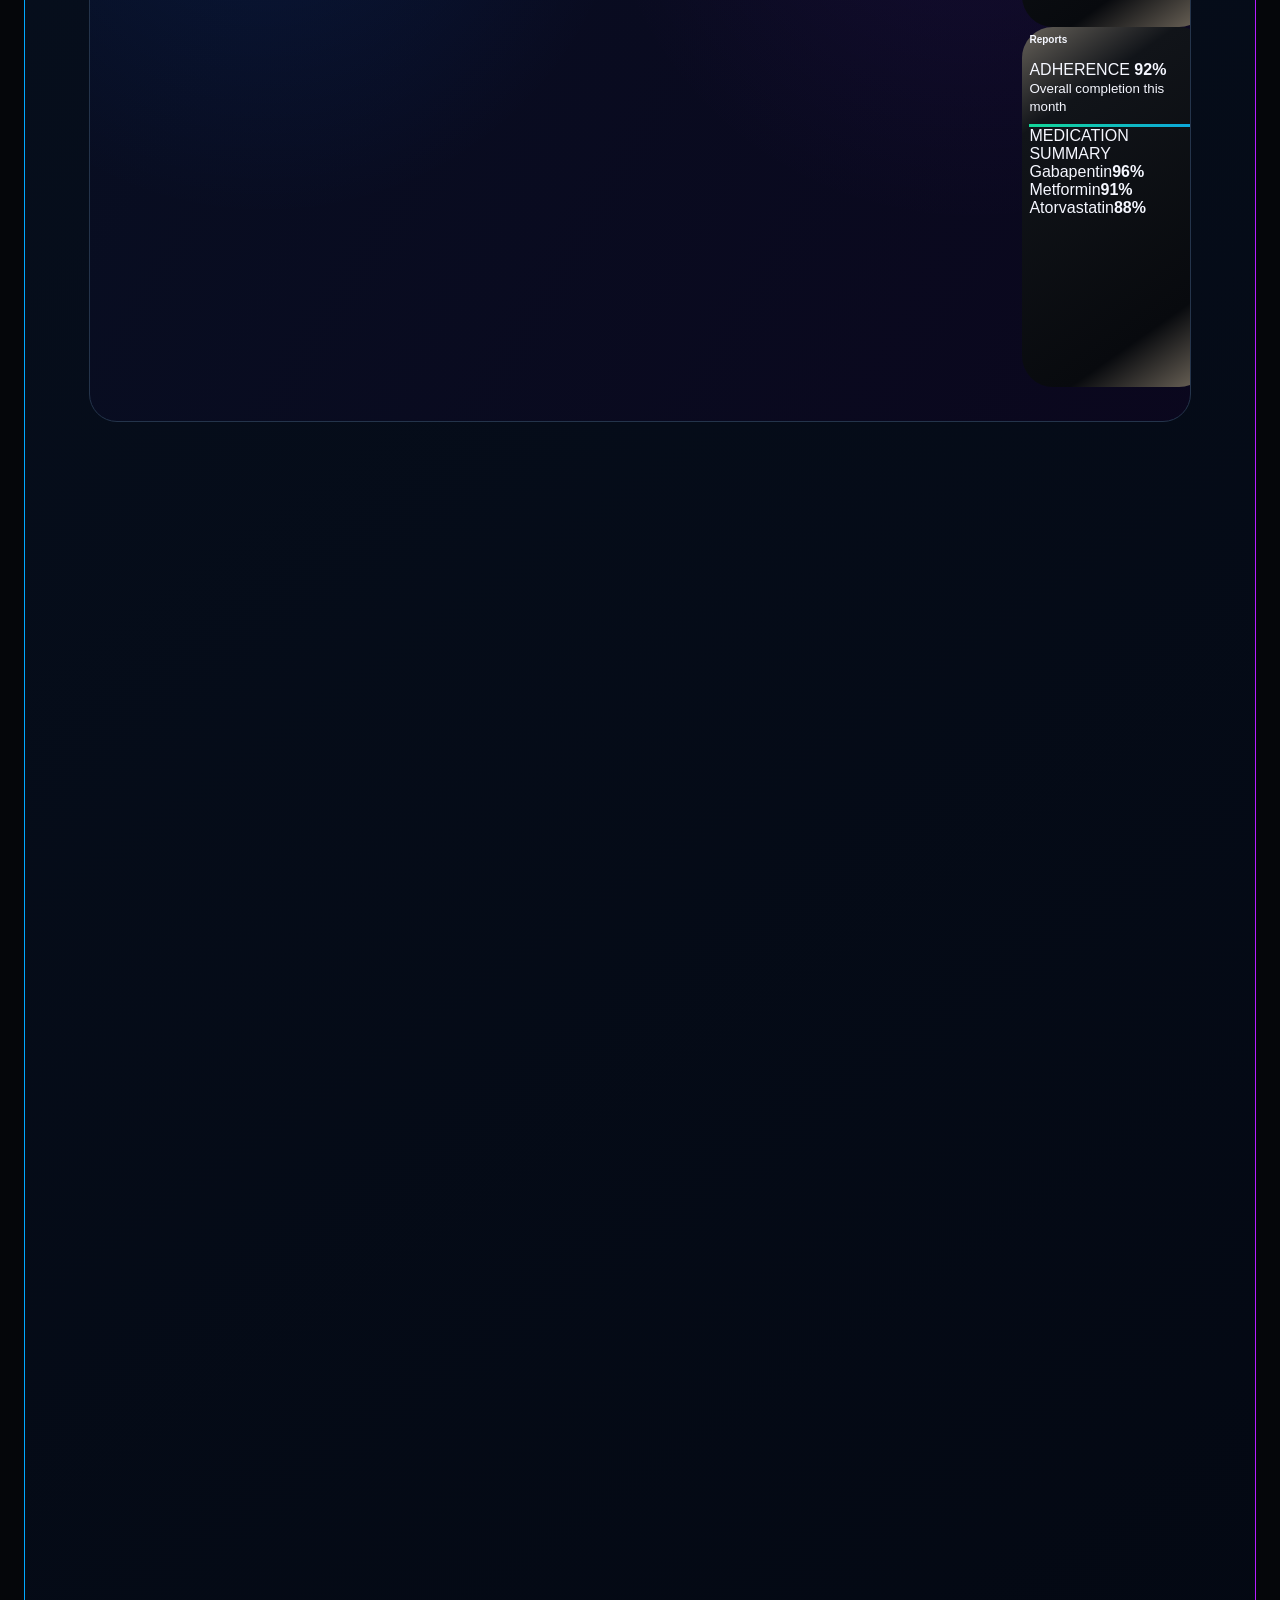
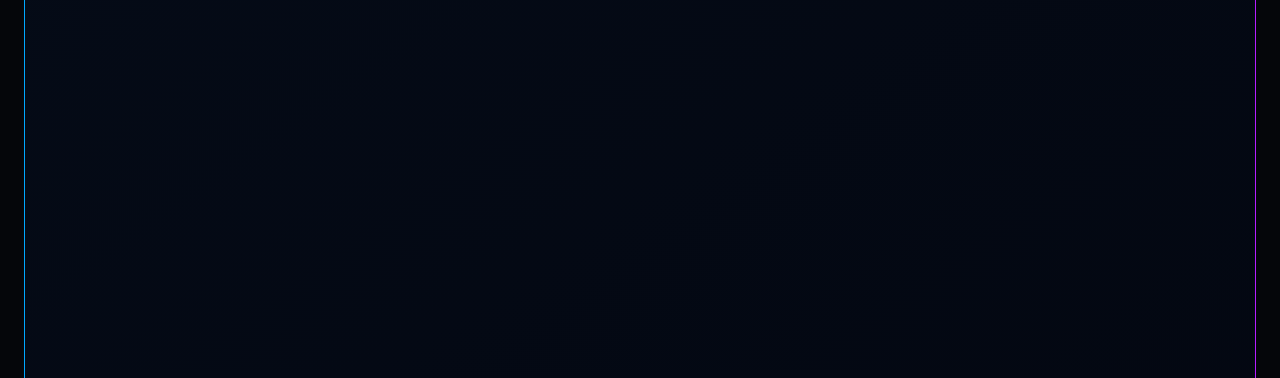
==== commit 8da82ecb: "Add files via upload" ====
--- a/index.html
+++ b/index.html
@@ -11,10 +11,20 @@
 
 <header class="topbar">
   <a class="brand brand-logo" href="#home" aria-label="MediSync Technologies home">
-    <img src="mst-logo-v2.png" alt="MediSync Technologies" class="mst-full-logo">
+    <img src="mst-logo.png" alt="MediSync Technologies" class="mst-full-logo">
   </a>
-  <nav><a class="active" href="#home">Home</a><a href="#apps">Apps</a><a href="#about">About Us</a><a href="medtrak-support.html">Get In Touch</a></nav>
-  <a class="outline" href="mailto:support.medisynctech@gmail.com?subject=MediSync%20Technologies%20Inquiry">Get in Touch&nbsp;&nbsp;→</a>
+  <nav class="desktop-nav"><a class="active" href="#home">Home</a><a href="#apps">Apps</a><a href="#about">About Us</a><a href="medtrak-support.html">Support</a></nav>
+  <a class="outline desktop-touch" href="medtrak-support.html">Get in Touch&nbsp;&nbsp;→</a>
+  <button class="mobile-menu-button" type="button" aria-label="Open menu" aria-expanded="false" aria-controls="mobile-menu">
+    <span></span><span></span><span></span>
+  </button>
+  <nav class="mobile-menu" id="mobile-menu" aria-label="Mobile navigation">
+    <a href="#home">Home</a>
+    <a href="#apps">Apps</a>
+    <a href="#about">About Us</a>
+    <a href="medtrak-support.html">Support</a>
+    <a href="medtrak-privacy.html">Privacy</a>
+  </nav>
 </header>
 
 <main>
@@ -146,8 +156,8 @@
 </section>
 
 <section id="about" class="lower reveal"><span>ABOUT US</span><h2>Technology designed around real life.</h2><p>We create focused, thoughtfully designed digital experiences that make everyday tasks clearer, easier, and more useful.</p></section>
-<section id="contact" class="lower contact reveal"><span>CONTACT</span><h2>Let's build something useful.</h2><a class="primary" href="mailto:support.medisynctech@gmail.com?subject=MediSync%20Technologies%20Inquiry">Get in Touch →</a></section>
+<section id="contact" class="lower contact reveal"><span>CONTACT</span><h2>Let's build something useful.</h2><a class="primary" href="medtrak-support.html">Get in Touch →</a></section>
 </main>
 <footer>© <span id="year"></span> MediSync Technologies. All rights reserved.<div class="mst-footer-links"><a href="medtrak-support.html">MedTrak Support</a><a href="medtrak-privacy.html">Privacy Policy</a></div></footer>
 <script src="script.js"></script>
-</body></html>
+</body></html>
--- a/styles.css
+++ b/styles.css
@@ -408,3 +408,142 @@
     object-position: center !important;
   }
 }
+
+/* ==========================================
+   MOBILE NEXUS-STYLE HEADER + FLYOUT
+   ========================================== */
+.mobile-menu-button,
+.mobile-menu {
+  display: none;
+}
+
+@media (max-width: 760px) {
+  /* No mobile menu bar: logo left, hamburger right, transparent chrome. */
+  .topbar {
+    position: sticky !important;
+    top: 0 !important;
+    width: 100% !important;
+    max-width: none !important;
+    min-height: 72px !important;
+    margin: 0 !important;
+    padding: 10px 14px !important;
+    border: 0 !important;
+    border-radius: 0 !important;
+    background: transparent !important;
+    box-shadow: none !important;
+    display: flex !important;
+    align-items: center !important;
+    justify-content: space-between !important;
+    overflow: visible !important;
+    z-index: 50 !important;
+  }
+
+  .desktop-nav,
+  .desktop-touch {
+    display: none !important;
+  }
+
+  .brand-logo {
+    flex: 0 1 auto !important;
+    min-width: 0 !important;
+    width: auto !important;
+    justify-content: flex-start !important;
+    margin: 0 !important;
+    z-index: 52 !important;
+  }
+
+  .brand-logo .mst-full-logo {
+    width: min(285px, 68vw) !important;
+    max-height: 58px !important;
+    object-position: left center !important;
+  }
+
+  .mobile-menu-button {
+    display: inline-flex !important;
+    width: 48px;
+    height: 48px;
+    flex: 0 0 48px;
+    align-items: center;
+    justify-content: center;
+    flex-direction: column;
+    gap: 5px;
+    padding: 0;
+    border: 1px solid rgba(255,255,255,.10);
+    border-radius: 16px;
+    background: rgba(7,10,18,.28);
+    -webkit-backdrop-filter: blur(14px);
+    backdrop-filter: blur(14px);
+    cursor: pointer;
+    z-index: 54;
+  }
+
+  .mobile-menu-button span {
+    display: block;
+    width: 21px;
+    height: 2px;
+    border-radius: 99px;
+    background: #f6f8ff;
+    transition: transform .22s ease, opacity .18s ease;
+  }
+
+  .mobile-menu-button[aria-expanded="true"] span:nth-child(1) {
+    transform: translateY(7px) rotate(45deg);
+  }
+
+  .mobile-menu-button[aria-expanded="true"] span:nth-child(2) {
+    opacity: 0;
+  }
+
+  .mobile-menu-button[aria-expanded="true"] span:nth-child(3) {
+    transform: translateY(-7px) rotate(-45deg);
+  }
+
+  .mobile-menu {
+    position: fixed;
+    top: 76px;
+    right: 14px;
+    width: min(270px, calc(100vw - 28px));
+    padding: 10px;
+    border: 1px solid rgba(83,144,255,.28);
+    border-radius: 22px;
+    background:
+      linear-gradient(rgba(7,10,18,.50), rgba(7,10,18,.50)) padding-box,
+      linear-gradient(135deg, rgba(22,140,255,.62), rgba(124,77,255,.48)) border-box;
+    -webkit-backdrop-filter: blur(20px) saturate(135%);
+    backdrop-filter: blur(20px) saturate(135%);
+    box-shadow: 0 18px 54px rgba(0,0,0,.34);
+    opacity: 0;
+    visibility: hidden;
+    transform: translateY(-10px) scale(.98);
+    transform-origin: top right;
+    transition: opacity .18s ease, transform .18s ease, visibility .18s ease;
+    z-index: 53;
+  }
+
+  .mobile-menu.open {
+    display: flex !important;
+    flex-direction: column;
+    opacity: 1;
+    visibility: visible;
+    transform: translateY(0) scale(1);
+  }
+
+  .mobile-menu a {
+    display: flex;
+    align-items: center;
+    min-height: 48px;
+    padding: 0 16px;
+    border-radius: 14px;
+    color: rgba(245,247,255,.92);
+    font-size: 16px;
+    font-weight: 600;
+    letter-spacing: .01em;
+  }
+
+  .mobile-menu a:hover,
+  .mobile-menu a:focus-visible {
+    color: #fff;
+    background: rgba(255,255,255,.07);
+    outline: none;
+  }
+}
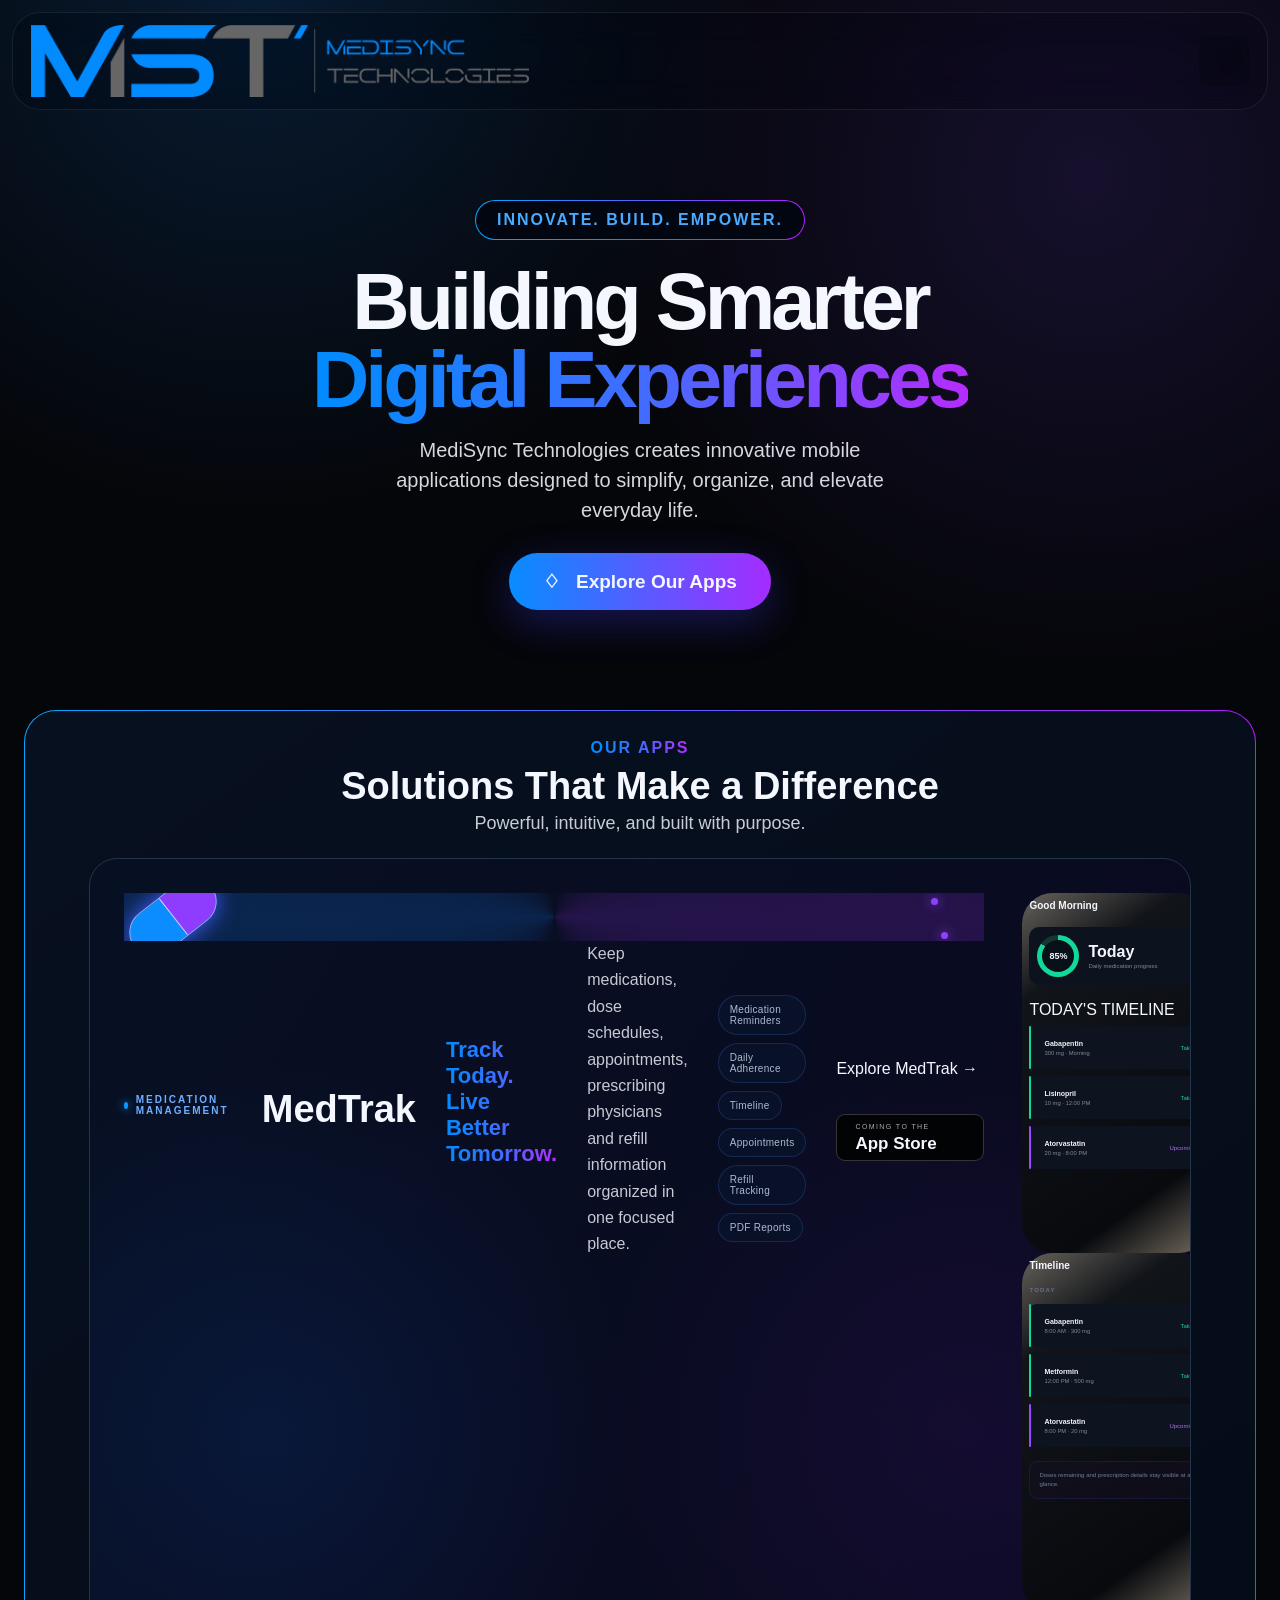
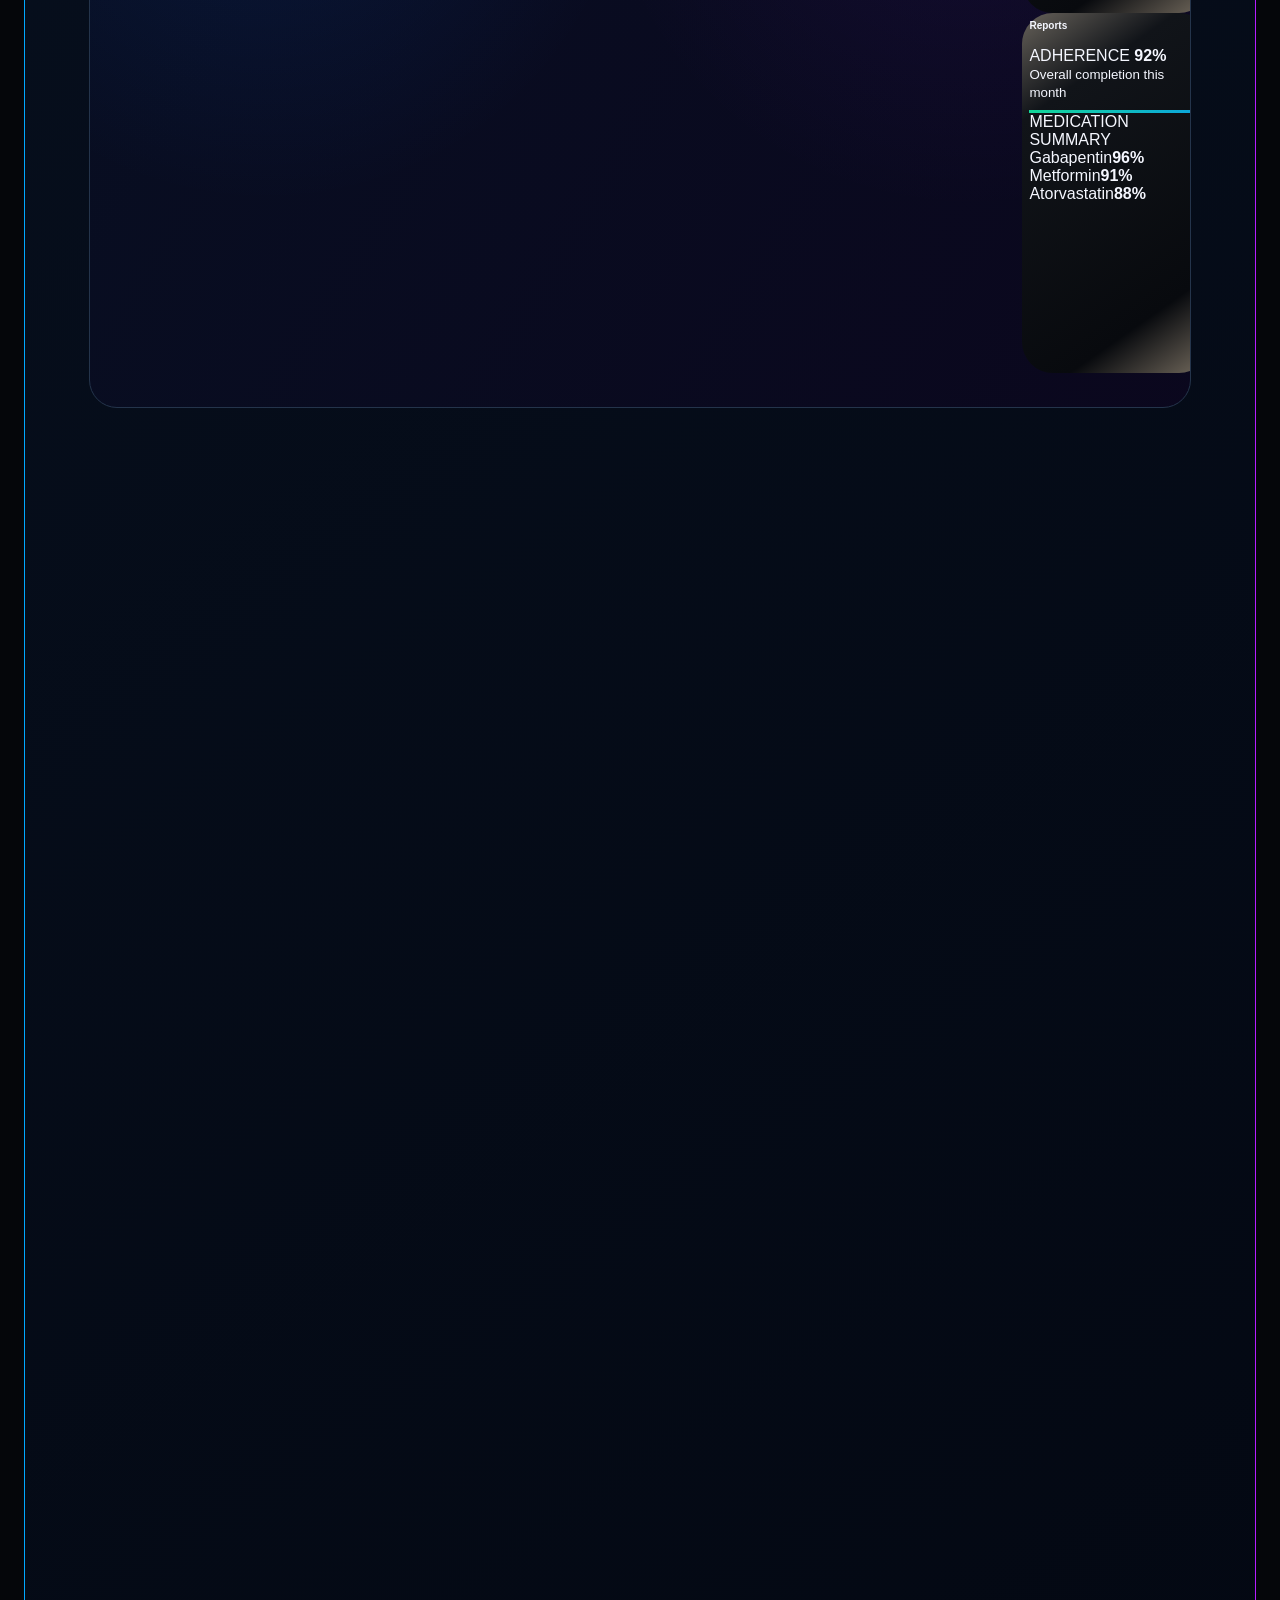
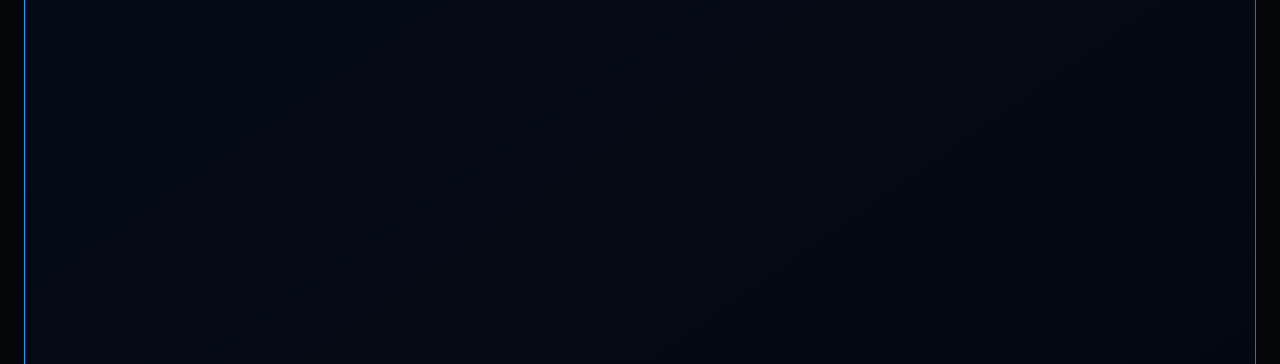
==== commit 56bc9893: "Add files via upload" ====
--- a/index.html
+++ b/index.html
@@ -13,9 +13,7 @@
   <a class="brand brand-logo" href="#home" aria-label="MediSync Technologies home">
     <img src="mst-logo.png" alt="MediSync Technologies" class="mst-full-logo">
   </a>
-  <nav class="desktop-nav"><a class="active" href="#home">Home</a><a href="#apps">Apps</a><a href="#about">About Us</a><a href="medtrak-support.html">Support</a></nav>
-  <a class="outline desktop-touch" href="medtrak-support.html">Get in Touch&nbsp;&nbsp;→</a>
-  <button class="mobile-menu-button" type="button" aria-label="Open menu" aria-expanded="false" aria-controls="mobile-menu">
+    <button class="mobile-menu-button" type="button" aria-label="Open menu" aria-expanded="false" aria-controls="mobile-menu">
     <span></span><span></span><span></span>
   </button>
   <nav class="mobile-menu" id="mobile-menu" aria-label="Mobile navigation">
--- a/styles.css
+++ b/styles.css
@@ -547,3 +547,154 @@
     outline: none;
   }
 }
+
+
+/* ==========================================
+   UNIVERSAL NEXUS-STYLE HAMBURGER HEADER
+   Desktop + mobile: logo left, menu right.
+   ========================================== */
+.desktop-nav,
+.desktop-touch {
+  display: none !important;
+}
+
+.topbar.universal-menu-header,
+body > .topbar {
+  position: sticky !important;
+  top: 0 !important;
+  width: min(1500px, calc(100% - 24px)) !important;
+  max-width: 1500px !important;
+  min-height: 88px !important;
+  margin: 12px auto 0 !important;
+  padding: 12px 18px !important;
+  border: 1px solid rgba(255,255,255,.08) !important;
+  border-radius: 28px !important;
+  background: rgba(5,6,10,.28) !important;
+  -webkit-backdrop-filter: blur(18px) saturate(130%) !important;
+  backdrop-filter: blur(18px) saturate(130%) !important;
+  box-shadow: none !important;
+  display: flex !important;
+  align-items: center !important;
+  justify-content: space-between !important;
+  overflow: visible !important;
+  z-index: 70 !important;
+}
+
+.topbar .brand-logo {
+  flex: 0 1 auto !important;
+  min-width: 0 !important;
+  width: auto !important;
+  justify-content: flex-start !important;
+  margin: 0 !important;
+}
+
+.topbar .brand-logo .mst-full-logo {
+  width: min(540px, 58vw) !important;
+  max-height: 72px !important;
+  height: auto !important;
+  object-position: left center !important;
+}
+
+.mobile-menu-button {
+  display: inline-flex !important;
+  width: 50px;
+  height: 50px;
+  flex: 0 0 50px;
+  align-items: center;
+  justify-content: center;
+  flex-direction: column;
+  gap: 5px;
+  padding: 0;
+  border: 1px solid rgba(255,255,255,.10);
+  border-radius: 16px;
+  background: rgba(7,10,18,.22);
+  -webkit-backdrop-filter: blur(14px);
+  backdrop-filter: blur(14px);
+  cursor: pointer;
+  z-index: 74;
+}
+
+.mobile-menu-button span {
+  display: block;
+  width: 21px;
+  height: 2px;
+  border-radius: 99px;
+  background: #f6f8ff;
+  transition: transform .22s ease, opacity .18s ease;
+}
+
+.mobile-menu-button[aria-expanded="true"] span:nth-child(1) { transform: translateY(7px) rotate(45deg); }
+.mobile-menu-button[aria-expanded="true"] span:nth-child(2) { opacity: 0; }
+.mobile-menu-button[aria-expanded="true"] span:nth-child(3) { transform: translateY(-7px) rotate(-45deg); }
+
+.mobile-menu {
+  display: flex !important;
+  position: fixed;
+  top: 112px;
+  right: max(18px, calc((100vw - 1500px) / 2 + 18px));
+  width: min(290px, calc(100vw - 28px));
+  padding: 10px;
+  border: 1px solid rgba(83,144,255,.30);
+  border-radius: 22px;
+  background:
+    linear-gradient(rgba(7,10,18,.42), rgba(7,10,18,.42)) padding-box,
+    linear-gradient(135deg, rgba(22,140,255,.64), rgba(124,77,255,.50)) border-box;
+  -webkit-backdrop-filter: blur(22px) saturate(140%);
+  backdrop-filter: blur(22px) saturate(140%);
+  box-shadow: 0 18px 54px rgba(0,0,0,.28);
+  opacity: 0;
+  visibility: hidden;
+  pointer-events: none;
+  transform: translateY(-10px) scale(.98);
+  transform-origin: top right;
+  transition: opacity .18s ease, transform .18s ease, visibility .18s ease;
+  z-index: 73;
+  flex-direction: column;
+}
+
+.mobile-menu.open {
+  opacity: 1;
+  visibility: visible;
+  pointer-events: auto;
+  transform: translateY(0) scale(1);
+}
+
+.mobile-menu a {
+  display: flex;
+  align-items: center;
+  min-height: 48px;
+  padding: 0 16px;
+  border-radius: 14px;
+  color: rgba(245,247,255,.92);
+  font-size: 16px;
+  font-weight: 600;
+  letter-spacing: .01em;
+}
+.mobile-menu a:hover,
+.mobile-menu a:focus-visible {
+  color:#fff;
+  background:rgba(255,255,255,.07);
+  outline:none;
+}
+
+@media (max-width: 760px) {
+  .topbar.universal-menu-header,
+  body > .topbar {
+    width: 100% !important;
+    min-height: 72px !important;
+    margin: 0 !important;
+    padding: 8px 12px !important;
+    border: 0 !important;
+    border-radius: 0 !important;
+    background: transparent !important;
+  }
+  .topbar .brand-logo .mst-full-logo {
+    width: min(300px, 70vw) !important;
+    max-height: 58px !important;
+  }
+  .mobile-menu {
+    top: 76px;
+    right: 12px;
+    width: min(280px, calc(100vw - 24px));
+  }
+}
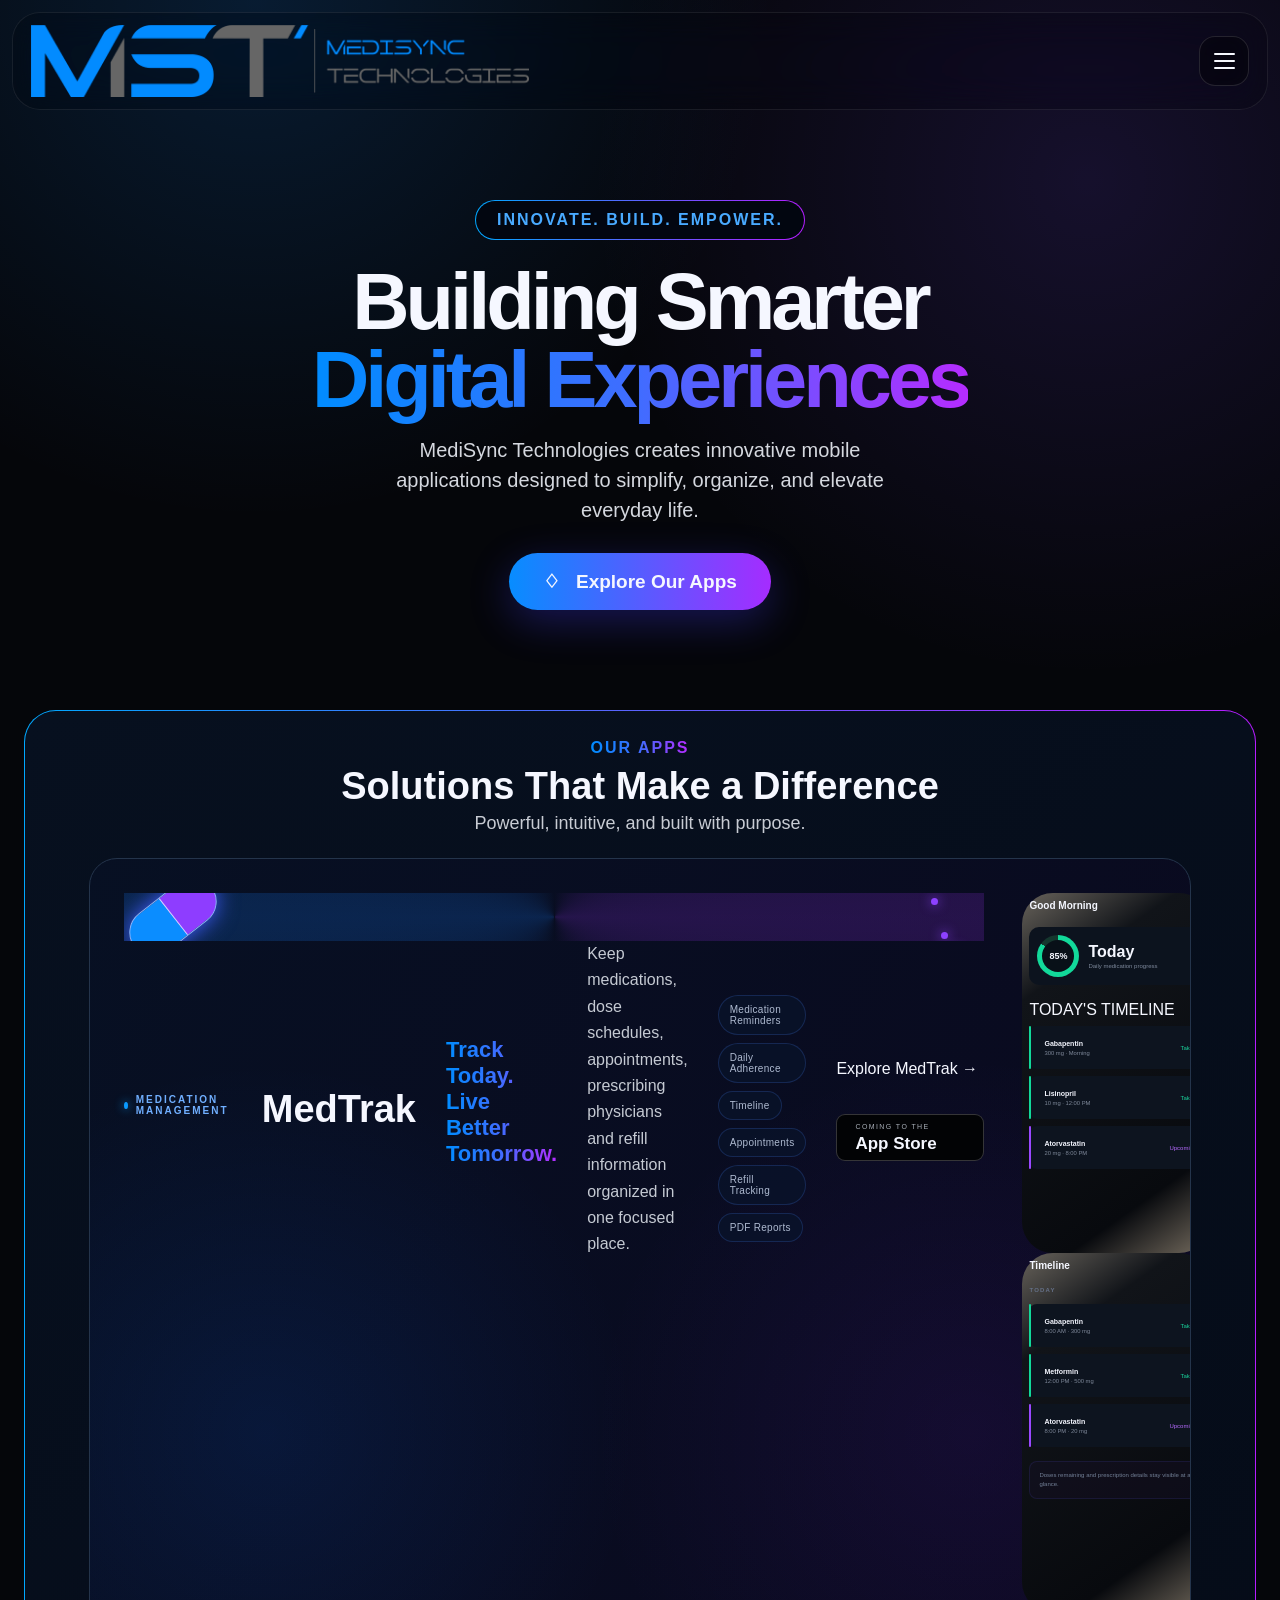
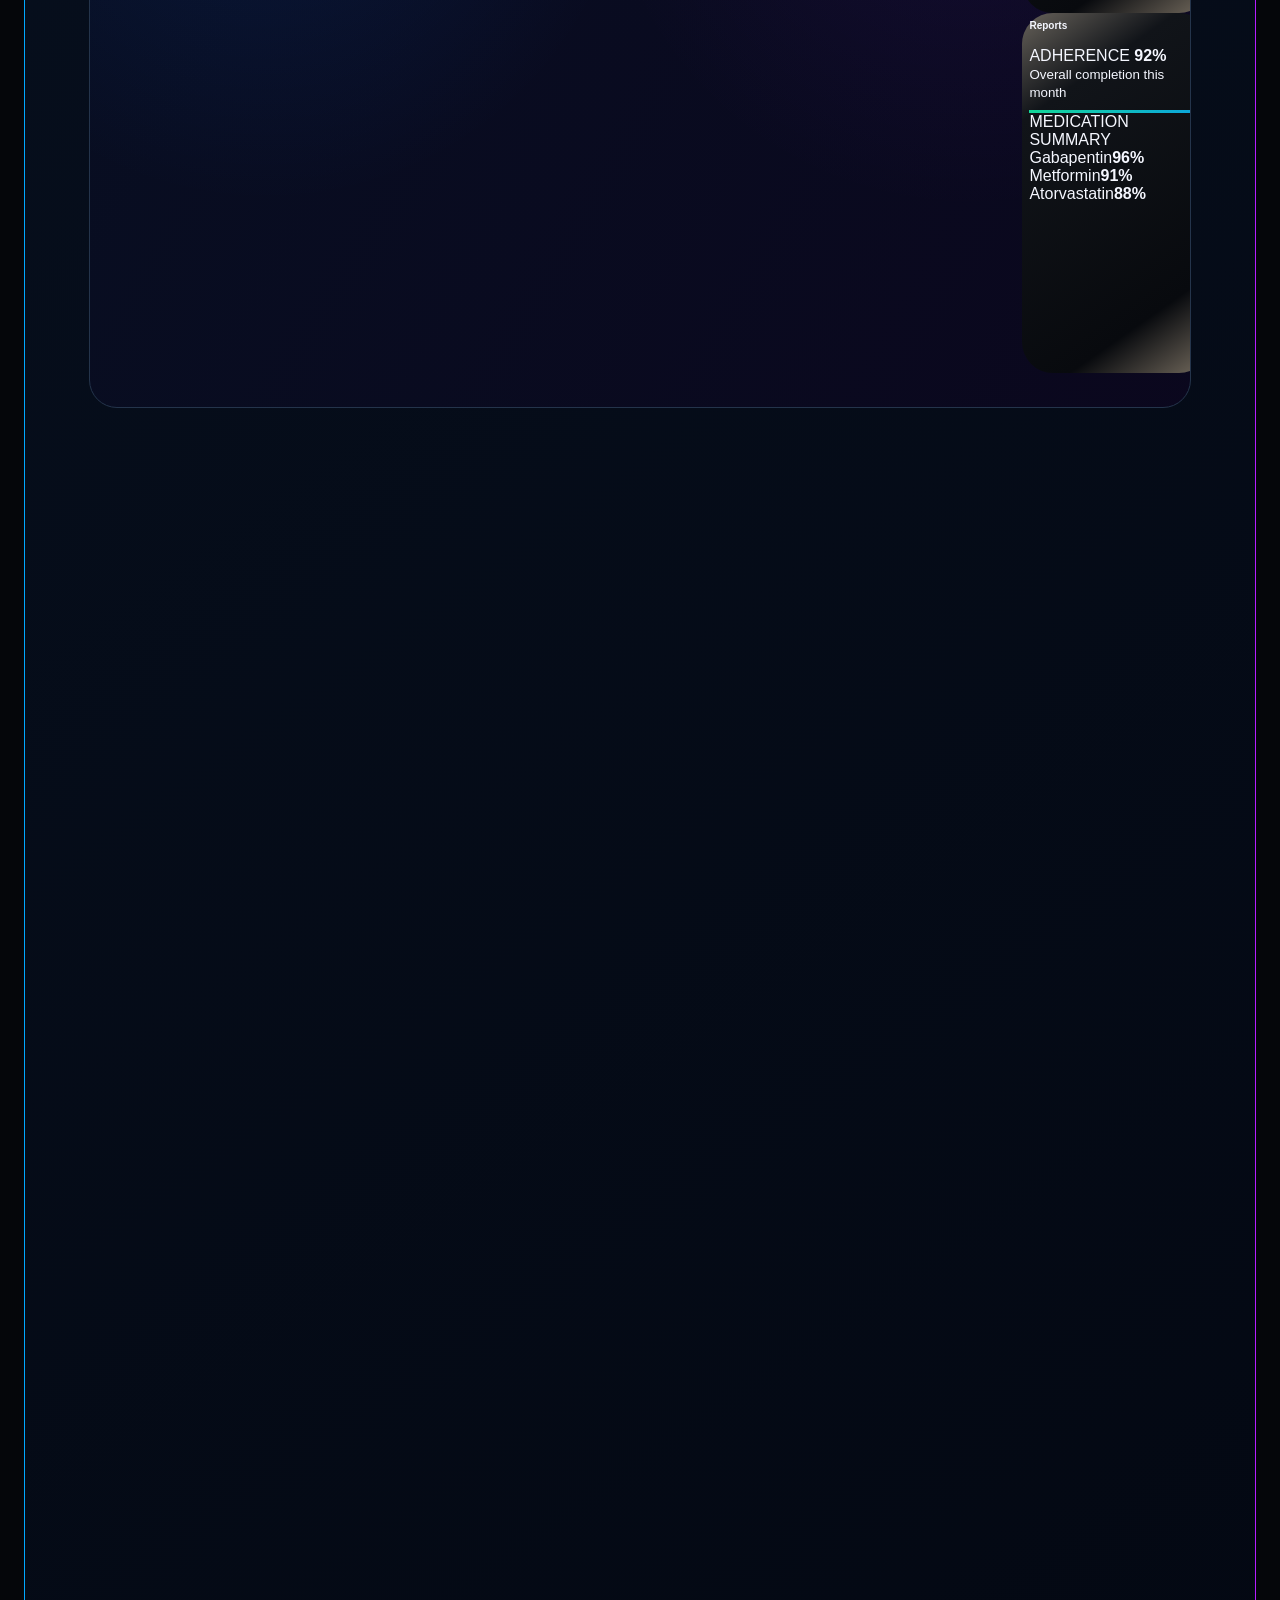
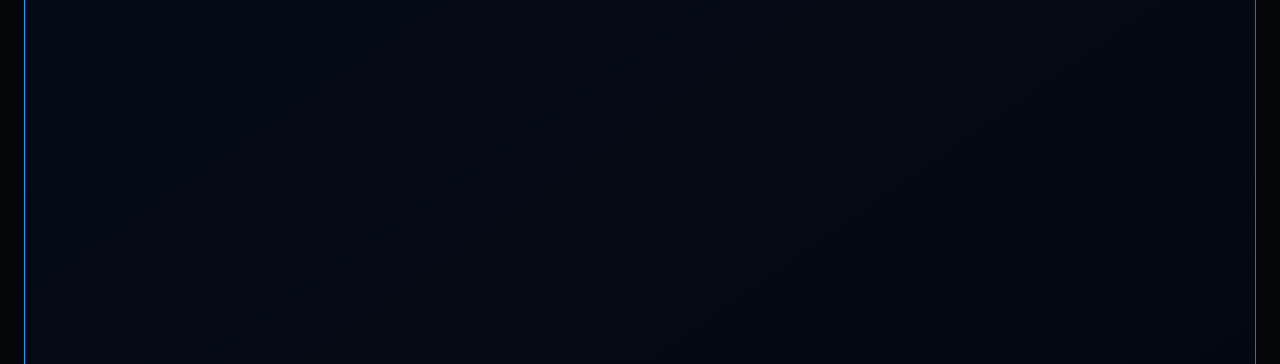
==== commit 4273c16f: "Add files via upload" ====
--- a/index.html
+++ b/index.html
@@ -9,7 +9,7 @@
 </head>
 <body>
 
-<header class="topbar">
+<header class="topbar universal-menu-header">
   <a class="brand brand-logo" href="#home" aria-label="MediSync Technologies home">
     <img src="mst-logo.png" alt="MediSync Technologies" class="mst-full-logo">
   </a>
--- a/styles.css
+++ b/styles.css
@@ -698,3 +698,132 @@
     width: min(280px, calc(100vw - 24px));
   }
 }
+
+/* =========================================================
+   HEADER HARD FIX — one logo + one hamburger on every page
+   ========================================================= */
+body > header.topbar {
+  position: sticky !important;
+  top: 10px !important;
+  z-index: 9999 !important;
+  width: min(1500px, calc(100% - 24px)) !important;
+  min-height: 86px !important;
+  margin: 10px auto 0 !important;
+  padding: 10px 18px !important;
+  display: flex !important;
+  align-items: center !important;
+  justify-content: space-between !important;
+  gap: 18px !important;
+  overflow: visible !important;
+  border: 1px solid rgba(90,130,190,.24) !important;
+  border-radius: 28px !important;
+  background: rgba(0,0,0,.72) !important;
+  -webkit-backdrop-filter: blur(18px) saturate(125%) !important;
+  backdrop-filter: blur(18px) saturate(125%) !important;
+  box-shadow: 0 10px 34px rgba(0,0,0,.24) !important;
+}
+
+/* Kill every legacy desktop navigation/contact control. */
+body > header.topbar > nav:not(.mobile-menu),
+body > header.topbar > .desktop-nav,
+body > header.topbar > .desktop-touch,
+body > header.topbar > .outline {
+  display: none !important;
+}
+
+body > header.topbar .brand-logo {
+  flex: 0 1 auto !important;
+  min-width: 0 !important;
+  max-width: calc(100% - 72px) !important;
+}
+body > header.topbar .mst-full-logo {
+  display: block !important;
+  width: min(540px, 58vw) !important;
+  max-width: 100% !important;
+  max-height: 68px !important;
+  height: auto !important;
+  object-fit: contain !important;
+  object-position: left center !important;
+}
+
+body > header.topbar .mobile-menu-button {
+  display: inline-flex !important;
+  flex: 0 0 50px !important;
+  width: 50px !important;
+  height: 50px !important;
+  border: 1px solid rgba(255,255,255,.12) !important;
+  border-radius: 16px !important;
+  background: rgba(0,0,0,.24) !important;
+  -webkit-backdrop-filter: blur(12px) !important;
+  backdrop-filter: blur(12px) !important;
+}
+
+body > header.topbar .mobile-menu {
+  position: absolute !important;
+  top: calc(100% + 10px) !important;
+  right: 0 !important;
+  left: auto !important;
+  width: min(290px, calc(100vw - 28px)) !important;
+  display: flex !important;
+  flex-direction: column !important;
+  gap: 3px !important;
+  padding: 10px !important;
+  border: 1px solid rgba(72,126,255,.30) !important;
+  border-radius: 22px !important;
+  background: rgba(0,0,0,.68) !important;
+  -webkit-backdrop-filter: blur(22px) saturate(130%) !important;
+  backdrop-filter: blur(22px) saturate(130%) !important;
+  box-shadow: 0 18px 54px rgba(0,0,0,.35) !important;
+  opacity: 0 !important;
+  visibility: hidden !important;
+  pointer-events: none !important;
+  transform: translateY(-8px) scale(.98) !important;
+  transform-origin: top right !important;
+  transition: opacity .18s ease, transform .18s ease, visibility .18s ease !important;
+}
+body > header.topbar .mobile-menu.open {
+  opacity: 1 !important;
+  visibility: visible !important;
+  pointer-events: auto !important;
+  transform: translateY(0) scale(1) !important;
+}
+body > header.topbar .mobile-menu a {
+  min-height: 48px !important;
+  padding: 0 16px !important;
+  display: flex !important;
+  align-items: center !important;
+  border-radius: 14px !important;
+  color: rgba(248,249,255,.94) !important;
+}
+body > header.topbar .mobile-menu a:hover,
+body > header.topbar .mobile-menu a:focus-visible {
+  color: #fff !important;
+  background: rgba(255,255,255,.08) !important;
+}
+
+@media (max-width:760px) {
+  body > header.topbar {
+    top: 0 !important;
+    width: 100% !important;
+    min-height: 70px !important;
+    margin: 0 !important;
+    padding: 8px 12px !important;
+    border-width: 0 0 1px !important;
+    border-radius: 0 !important;
+    background: rgba(0,0,0,.64) !important;
+  }
+  body > header.topbar .mst-full-logo {
+    width: min(300px, 70vw) !important;
+    max-height: 54px !important;
+  }
+  body > header.topbar .mobile-menu-button {
+    flex-basis: 46px !important;
+    width: 46px !important;
+    height: 46px !important;
+  }
+  body > header.topbar .mobile-menu {
+    right: 10px !important;
+    width: min(280px, calc(100vw - 20px)) !important;
+    background: rgba(0,0,0,.66) !important;
+  }
+}
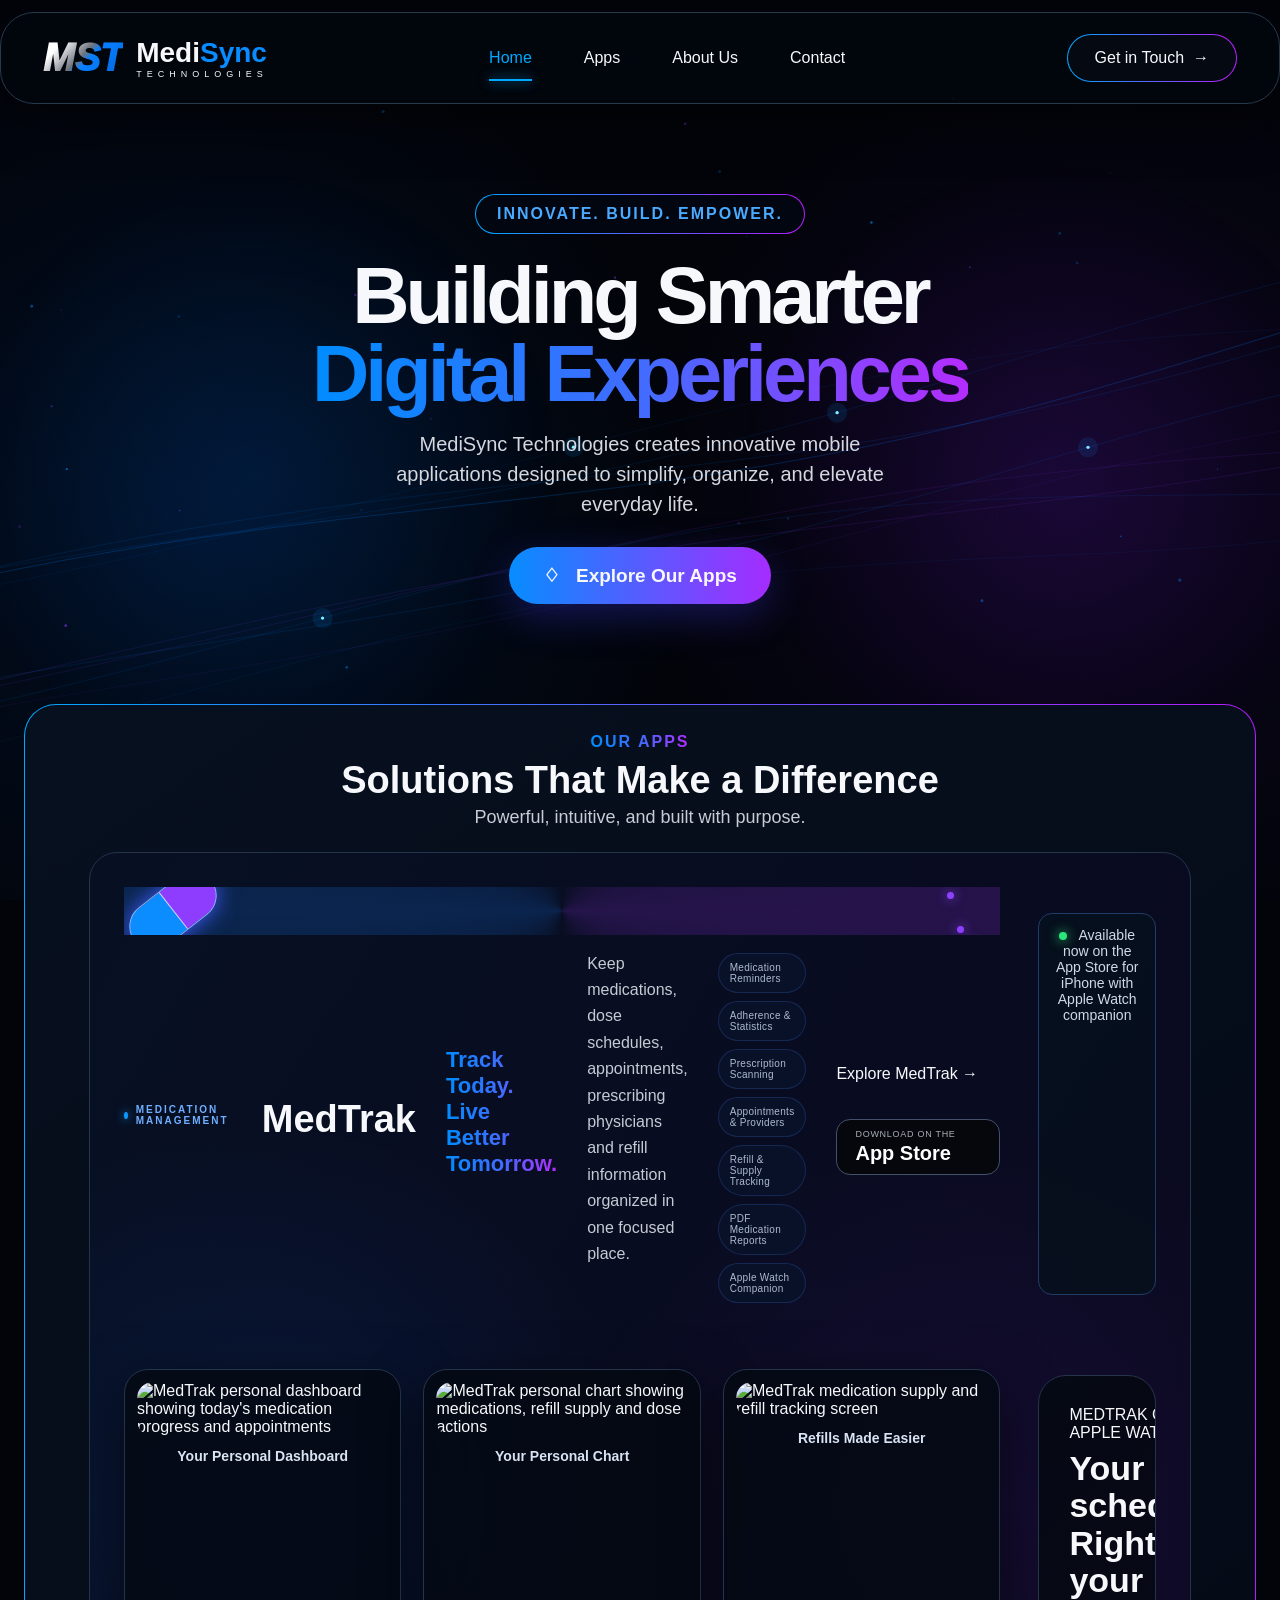
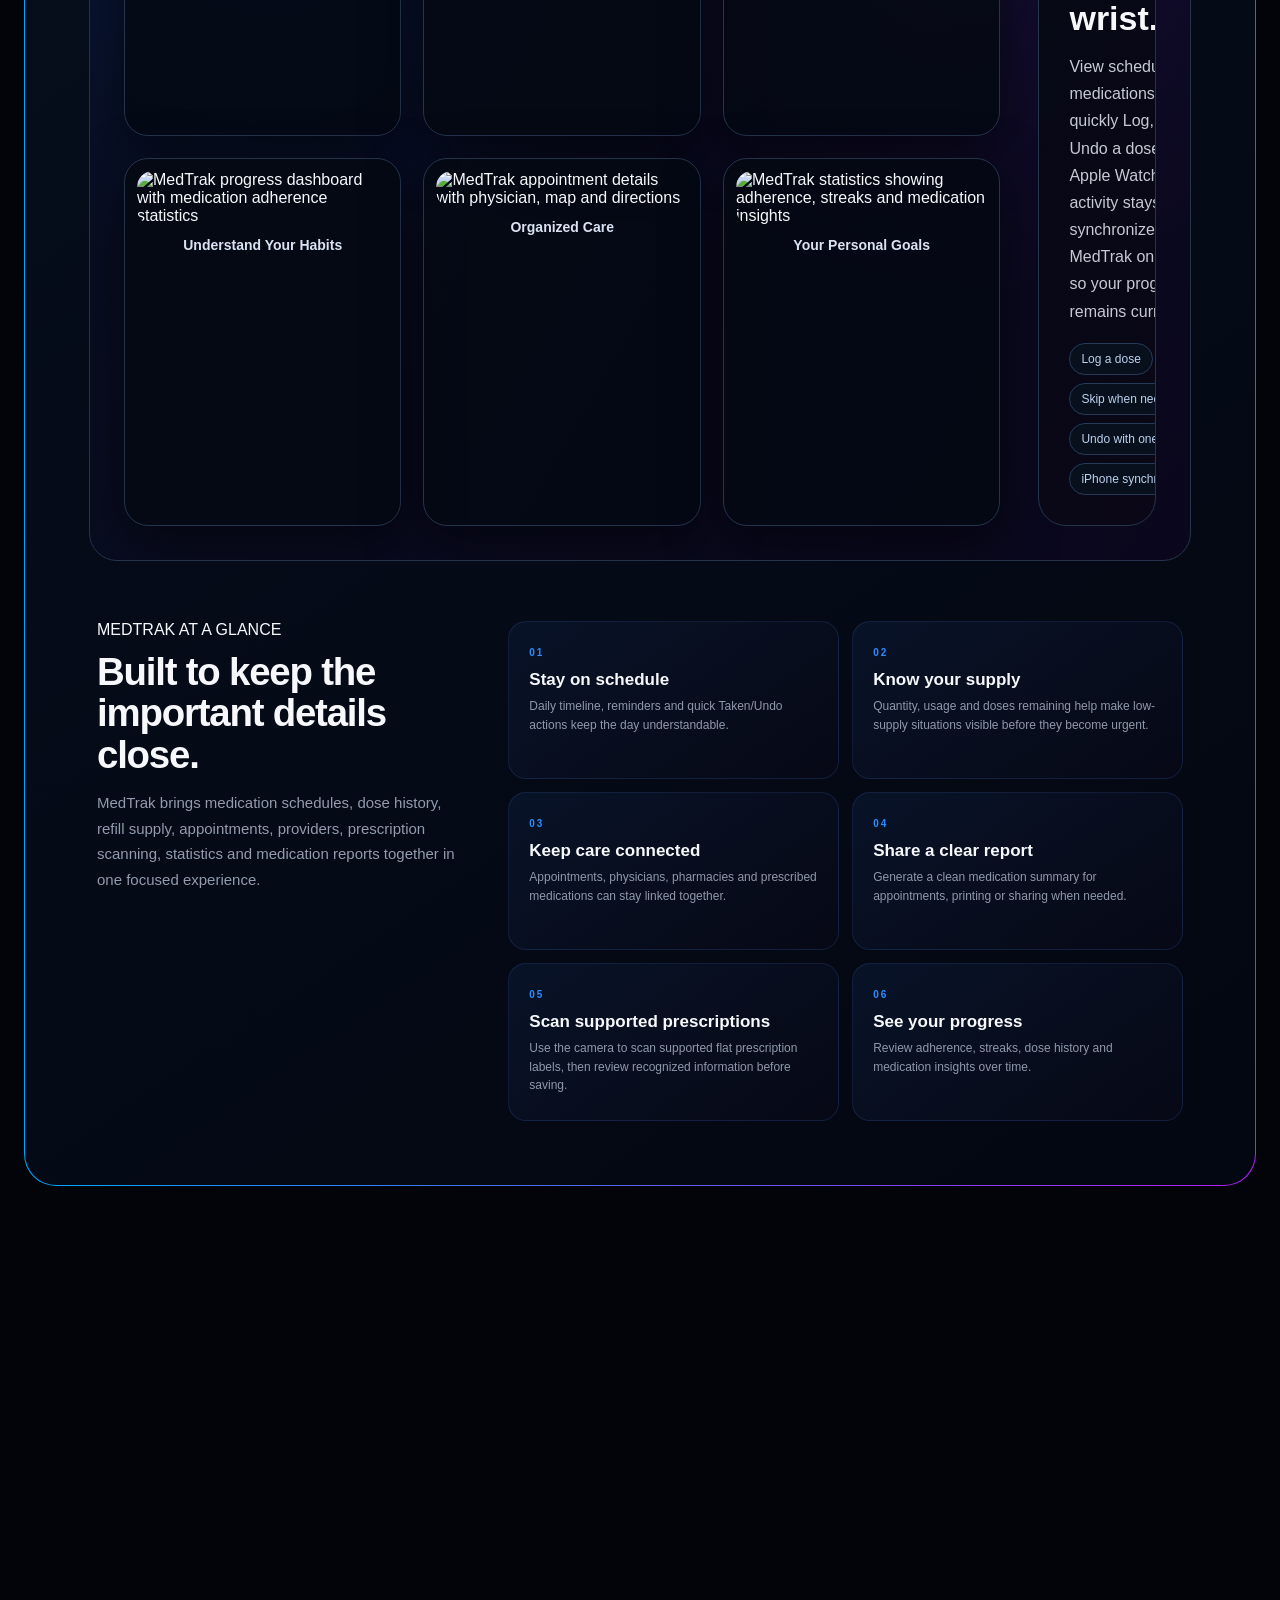
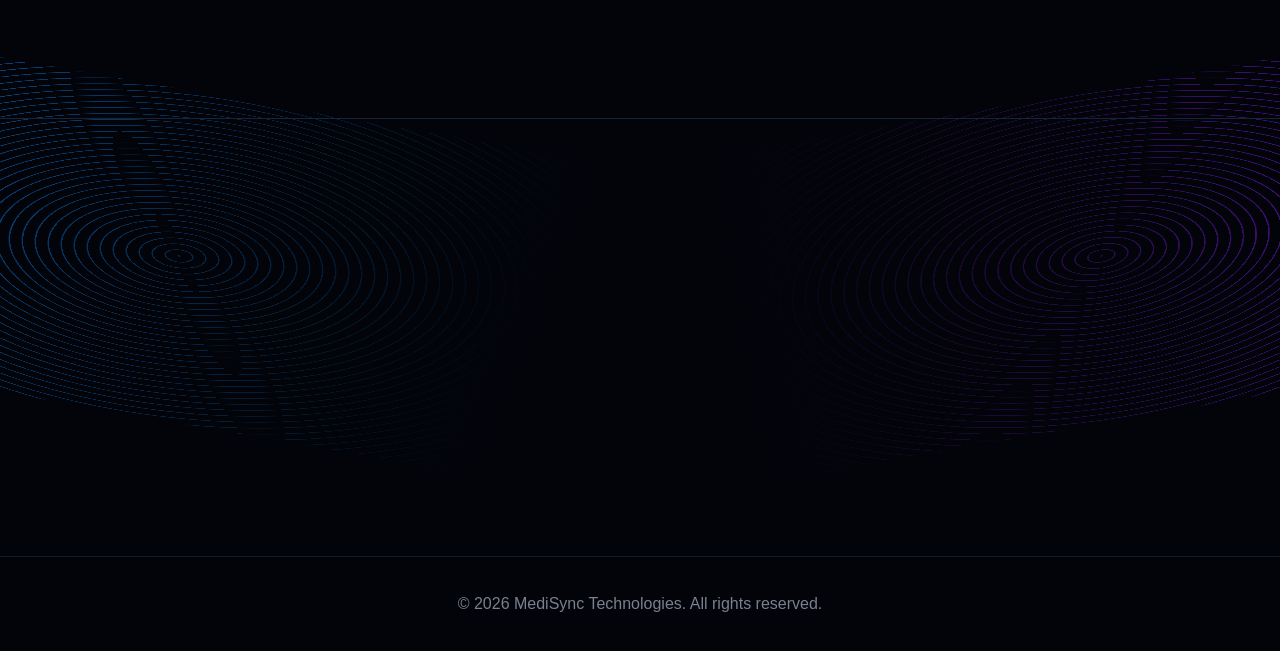
==== commit 7c6d3ab0: "Add files via upload" ====
--- a/index.html
+++ b/index.html
@@ -8,21 +8,12 @@
 <link rel="stylesheet" href="styles.css">
 </head>
 <body>
+<canvas id="mst-particle-canvas" aria-hidden="true"></canvas>
 
-<header class="topbar universal-menu-header">
-  <a class="brand brand-logo" href="#home" aria-label="MediSync Technologies home">
-    <img src="mst-logo.png" alt="MediSync Technologies" class="mst-full-logo">
-  </a>
-    <button class="mobile-menu-button" type="button" aria-label="Open menu" aria-expanded="false" aria-controls="mobile-menu">
-    <span></span><span></span><span></span>
-  </button>
-  <nav class="mobile-menu" id="mobile-menu" aria-label="Mobile navigation">
-    <a href="#home">Home</a>
-    <a href="#apps">Apps</a>
-    <a href="#about">About Us</a>
-    <a href="medtrak-support.html">Support</a>
-    <a href="medtrak-privacy.html">Privacy</a>
-  </nav>
+<header class="topbar">
+  <a class="brand" href="#home"><span class="mst">MST</span><span><b>Medi<span>Sync</span></b><small>TECHNOLOGIES</small></span></a>
+  <nav><a class="active" href="#home">Home</a><a href="#apps">Apps</a><a href="#about">About Us</a><a href="#contact">Contact</a></nav>
+  <a class="outline" href="#contact">Get in Touch&nbsp;&nbsp;→</a>
 </header>
 
 <main>
@@ -55,83 +46,49 @@
 
       <div class="feature-chips" aria-label="MedTrak features">
         <span>Medication Reminders</span>
-        <span>Daily Adherence</span>
-        <span>Timeline</span>
-        <span>Appointments</span>
-        <span>Refill Tracking</span>
-        <span>PDF Reports</span>
+        <span>Adherence & Statistics</span>
+        <span>Prescription Scanning</span>
+        <span>Appointments & Providers</span>
+        <span>Refill & Supply Tracking</span>
+        <span>PDF Medication Reports</span>
+        <span>Apple Watch Companion</span>
       </div>
 
       <div class="app-actions">
         <a class="outline-button" href="#medtrak-details">Explore MedTrak <span>→</span></a>
-        <div class="store-badge pending-store">
-          <small>COMING TO THE</small>
+        <a class="store-badge live-store" href="https://apps.apple.com/us/app/id6804344201" target="_blank" rel="noopener" aria-label="Download MedTrak on the App Store">
+          <small>DOWNLOAD ON THE</small>
           <strong>App Store</strong>
-        </div>
+        </a>
       </div>
     </div>
   </div>
 
-  <div class="phone-grid medtrak-phones" aria-label="MedTrak interface previews">
-    <div class="phone phone-home">
-      <div class="phone-notch"></div>
-      <div class="phone-screen">
-        <div class="phone-header"><span>Good Morning</span><b>•••</b></div>
-        <div class="today-progress">
-          <div class="mini-ring"><strong>85%</strong></div>
-          <div><b>Today</b><small>Daily medication progress</small></div>
-        </div>
-        <div class="phone-section-title">TODAY'S TIMELINE</div>
-        <div class="timeline-med done">
-          <i></i><div><b>Gabapentin</b><small>300 mg · Morning</small></div><em>Taken</em>
-        </div>
-        <div class="timeline-med done">
-          <i></i><div><b>Lisinopril</b><small>10 mg · 12:00 PM</small></div><em>Taken</em>
-        </div>
-        <div class="timeline-med upcoming">
-          <i></i><div><b>Atorvastatin</b><small>20 mg · 8:00 PM</small></div><em>Upcoming</em>
-        </div>
-      </div>
+  <div class="medtrak-release-strip">
+    <span class="release-dot"></span> Available now on the App Store for iPhone with Apple Watch companion
+  </div>
+
+  <div class="medtrak-gallery" aria-label="MedTrak App Store screenshots">
+    <figure><img src="assets/medtrak/1.png" alt="MedTrak personal dashboard showing today's medication progress and appointments" loading="lazy"><figcaption>Your Personal Dashboard</figcaption></figure>
+    <figure><img src="assets/medtrak/2.png" alt="MedTrak personal chart showing medications, refill supply and dose actions" loading="lazy"><figcaption>Your Personal Chart</figcaption></figure>
+    <figure><img src="assets/medtrak/3.png" alt="MedTrak medication supply and refill tracking screen" loading="lazy"><figcaption>Refills Made Easier</figcaption></figure>
+    <figure><img src="assets/medtrak/4.png" alt="MedTrak progress dashboard with medication adherence statistics" loading="lazy"><figcaption>Understand Your Habits</figcaption></figure>
+    <figure><img src="assets/medtrak/5.png" alt="MedTrak appointment details with physician, map and directions" loading="lazy"><figcaption>Organized Care</figcaption></figure>
+    <figure><img src="assets/medtrak/6.png" alt="MedTrak statistics showing adherence, streaks and medication insights" loading="lazy"><figcaption>Your Personal Goals</figcaption></figure>
+  </div>
+
+  <section class="watch-showcase" aria-label="MedTrak for Apple Watch">
+    <div class="watch-copy">
+      <div class="section-kicker">MEDTRAK ON APPLE WATCH</div>
+      <h3>Your schedule. Right on your wrist.</h3>
+      <p>View scheduled medications and quickly Log, Skip or Undo a dose from Apple Watch. Dose activity stays synchronized with MedTrak on iPhone so your progress remains current.</p>
+      <div class="watch-points"><span>Log a dose</span><span>Skip when needed</span><span>Undo with one tap</span><span>iPhone synchronization</span></div>
     </div>
-
-    <div class="phone phone-timeline">
-      <div class="phone-notch"></div>
-      <div class="phone-screen">
-        <div class="phone-header"><span>Timeline</span><b>⌕</b></div>
-        <div class="timeline-date">TODAY</div>
-        <div class="timeline-med done">
-          <i></i><div><b>Gabapentin</b><small>8:00 AM · 300 mg</small></div><em>Taken</em>
-        </div>
-        <div class="timeline-med done">
-          <i></i><div><b>Metformin</b><small>12:00 PM · 500 mg</small></div><em>Taken</em>
-        </div>
-        <div class="timeline-med upcoming">
-          <i></i><div><b>Atorvastatin</b><small>8:00 PM · 20 mg</small></div><em>Upcoming</em>
-        </div>
-        <div class="timeline-note">Doses remaining and prescription details stay visible at a glance.</div>
-      </div>
+    <div class="watch-images">
+      <img src="assets/medtrak/w1.png" alt="MedTrak Apple Watch screen with Log and Skip controls" loading="lazy">
+      <img src="assets/medtrak/w2.png" alt="MedTrak Apple Watch screen after logging a dose with Undo control" loading="lazy">
     </div>
-
-    <div class="phone phone-report">
-      <div class="phone-notch"></div>
-      <div class="phone-screen">
-        <div class="phone-header"><span>Reports</span><b>↗</b></div>
-        <div class="report-card">
-          <span>ADHERENCE</span>
-          <strong>92%</strong>
-          <small>Overall completion this month</small>
-          <div class="report-progress"><i style="width:92%"></i></div>
-        </div>
-        <div class="phone-section-title">MEDICATION SUMMARY</div>
-        <div class="report-line"><span>Gabapentin</span><b>96%</b></div>
-        <div class="report-bar"><i style="width:96%"></i></div>
-        <div class="report-line"><span>Metformin</span><b>91%</b></div>
-        <div class="report-bar"><i style="width:91%"></i></div>
-        <div class="report-line"><span>Atorvastatin</span><b>88%</b></div>
-        <div class="report-bar purple-bar"><i style="width:88%"></i></div>
-      </div>
-    </div>
-  </div>
+  </section>
 </article>
 
 <div class="medtrak-details reveal" id="medtrak-details">
@@ -139,8 +96,8 @@
     <div class="section-kicker">MEDTRAK AT A GLANCE</div>
     <h3>Built to keep the important details close.</h3>
     <p>
-      From the next scheduled dose to a physician phone number or medication report,
-      MedTrak is designed so the information users need is never buried several screens away.
+      MedTrak brings medication schedules, dose history, refill supply, appointments, providers,
+      prescription scanning, statistics and medication reports together in one focused experience.
     </p>
   </div>
 
@@ -149,13 +106,15 @@
     <div class="feature-card"><b>02</b><h4>Know your supply</h4><p>Quantity, usage and doses remaining help make low-supply situations visible before they become urgent.</p></div>
     <div class="feature-card"><b>03</b><h4>Keep care connected</h4><p>Appointments, physicians, pharmacies and prescribed medications can stay linked together.</p></div>
     <div class="feature-card"><b>04</b><h4>Share a clear report</h4><p>Generate a clean medication summary for appointments, printing or sharing when needed.</p></div>
+    <div class="feature-card"><b>05</b><h4>Scan supported prescriptions</h4><p>Use the camera to scan supported flat prescription labels, then review recognized information before saving.</p></div>
+    <div class="feature-card"><b>06</b><h4>See your progress</h4><p>Review adherence, streaks, dose history and medication insights over time.</p></div>
   </div>
 </div>
 </section>
 
 <section id="about" class="lower reveal"><span>ABOUT US</span><h2>Technology designed around real life.</h2><p>We create focused, thoughtfully designed digital experiences that make everyday tasks clearer, easier, and more useful.</p></section>
-<section id="contact" class="lower contact reveal"><span>CONTACT</span><h2>Let's build something useful.</h2><a class="primary" href="medtrak-support.html">Get in Touch →</a></section>
+<section id="contact" class="lower contact reveal"><span>CONTACT</span><h2>Let's build something useful.</h2><a class="primary" href="mailto:hello@medisynctech.com">Get in Touch →</a></section>
 </main>
-<footer>© <span id="year"></span> MediSync Technologies. All rights reserved.<div class="mst-footer-links"><a href="medtrak-support.html">MedTrak Support</a><a href="medtrak-privacy.html">Privacy Policy</a></div></footer>
+<footer>© <span id="year"></span> MediSync Technologies. All rights reserved.</footer>
 <script src="script.js"></script>
 </body></html>
--- a/styles.css
+++ b/styles.css
@@ -230,600 +230,19 @@
   }
 }
 
-
-/* ==========================================
-   MEDISYNC FINAL BRAND / SHARED PAGE THEME
-   ========================================== */
-:root{--site-bg:#05060a;--site-card:rgba(18,20,31,.82);--site-text:#f5f7ff;--site-muted:#a9afc3;--site-blue:#168cff;--site-purple:#7c4dff;--site-border:rgba(255,255,255,.10)}
-html,body{min-height:100%;background:#05060a!important;color:var(--site-text)}
-body::before{background:radial-gradient(circle at 20% 0%,rgba(22,140,255,.16),transparent 38%),radial-gradient(circle at 85% 20%,rgba(124,77,255,.14),transparent 38%),#05060a!important}
-.hero{background:transparent!important}
-.brand-logo{display:flex;align-items:center;flex:0 1 360px;min-width:180px}
-.brand-logo img{display:block;width:min(330px,28vw);max-height:58px;height:auto;object-fit:contain;object-position:left center}
-.mst-footer-links{display:flex;justify-content:center;gap:22px;flex-wrap:wrap;margin-top:18px}.mst-footer-links a{color:#a9afc3}.mst-footer-links a:hover{color:#fff}
-.legal-page{width:min(900px,calc(100% - 40px));margin:0 auto;padding:72px 0}.legal-page .legal-brand{color:var(--site-blue);font-weight:700;letter-spacing:.04em;margin-bottom:32px}.legal-page h1{margin:0;font-size:clamp(42px,8vw,72px);line-height:1;letter-spacing:-.04em}.legal-gradient{background:linear-gradient(90deg,var(--site-blue),var(--site-purple));-webkit-background-clip:text;background-clip:text;color:transparent}.legal-effective{margin-top:18px;color:#747b91}.legal-intro{max-width:760px;margin:22px 0 42px;color:var(--site-muted);font-size:18px;line-height:1.65}.legal-card{padding:30px;margin:18px 0;border:1px solid var(--site-border);border-radius:22px;background:var(--site-card)}.legal-card h2{margin-top:0;font-size:23px}.legal-card p,.legal-card li{color:var(--site-muted);line-height:1.7}.legal-card a{color:#55aaff}.legal-card a:hover{text-decoration:underline}.legal-button{display:inline-block;margin-top:8px;padding:13px 20px;border-radius:12px;color:#fff!important;font-weight:650;background:linear-gradient(90deg,var(--site-blue),var(--site-purple))}.legal-button:hover{text-decoration:none!important;opacity:.92}.legal-footer{margin-top:44px;padding-top:24px;border-top:1px solid var(--site-border);color:#747b91;font-size:14px}
-@media(max-width:760px){.brand-logo{min-width:95px;flex-basis:125px}.brand-logo img{width:125px;max-height:42px}.legal-page{padding:48px 0}}
-
-
-/* ==========================================
-   FINAL STATIC GRADIENT + LARGER MST LOGO
-   ========================================== */
-#mst-particle-canvas{display:none!important}
-html,body{background:#05060a!important}
-body::before{
-  content:"";
-  position:fixed;
-  inset:0;
-  z-index:0;
-  pointer-events:none;
-  background:
-    radial-gradient(circle at 20% 0%,rgba(22,140,255,.16),transparent 38%),
-    radial-gradient(circle at 85% 20%,rgba(124,77,255,.14),transparent 38%),
-    #05060a!important;
-}
-.hero::before,.hero::after{display:none!important;content:none!important}
-.hero{background:transparent!important}
-.brand-logo{flex:0 1 500px!important;min-width:260px!important}
-.brand-logo img{width:min(470px,36vw)!important;max-height:92px!important;height:auto!important}
-.topbar{min-height:112px!important}
-@media(max-width:1050px){.brand-logo{flex-basis:360px!important}.brand-logo img{width:min(350px,34vw)!important;max-height:76px!important}}
-@media(max-width:760px){.topbar{min-height:76px!important}.brand-logo{min-width:120px!important;flex-basis:155px!important}.brand-logo img{width:155px!important;max-height:52px!important}}
-\n\n/* ==========================================
-   MST HEADER LOCKUP — FINAL
-   mst-logo.png contains ONLY the MST mark.
-   Company name is live text so it stays crisp.
-   ========================================== */
-
-/* If you upload your licensed GC Bager Regular font to the site root,
-   name it gc-bager-regular.ttf and this rule will use it automatically. */
-@font-face {
-  font-family: "GC Bager";
-  src: url("gc-bager-regular.ttf") format("truetype");
-  font-weight: 400;
-  font-style: normal;
-  font-display: swap;
-}
-
-.topbar{
-  min-height:112px!important;
-  padding:14px 38px!important;
-}
-
-.brand-logo{
-  display:flex!important;
-  align-items:center!important;
-  gap:24px!important;
-  flex:0 1 650px!important;
-  min-width:430px!important;
-  overflow:visible!important;
-}
-
-.brand-logo .mst-mark{
-  display:block!important;
-  width:230px!important;
-  max-width:none!important;
-  max-height:82px!important;
-  height:auto!important;
-  object-fit:contain!important;
-  object-position:left center!important;
-  flex:0 0 auto!important;
-}
-
-.brand-wordmark{
-  display:flex;
-  flex-direction:column;
-  justify-content:center;
-  line-height:.88;
-  white-space:nowrap;
-  font-family:"GC Bager", -apple-system, BlinkMacSystemFont, "Segoe UI", sans-serif;
-  font-weight:400;
-  letter-spacing:.025em;
-}
-
-.brand-medisync{
-  color:#168cff;
-  font-size:38px;
-}
-
-.brand-technologies{
-  color:#777b82;
-  font-size:27px;
-  margin-top:8px;
-  letter-spacing:.08em;
-}
-
-@media(max-width:1200px){
-  .brand-logo{gap:16px!important;flex-basis:500px!important;min-width:350px!important}
-  .brand-logo .mst-mark{width:175px!important;max-height:68px!important}
-  .brand-medisync{font-size:29px}
-  .brand-technologies{font-size:20px;margin-top:6px}
-  .topbar nav{gap:24px!important}
-}
-
-@media(max-width:900px){
-  .brand-wordmark{display:none}
-  .brand-logo{min-width:150px!important;flex-basis:190px!important}
-  .brand-logo .mst-mark{width:175px!important;max-height:64px!important}
-}
-
-@media(max-width:760px){
-  .topbar{min-height:76px!important;padding:10px 16px!important}
-  .brand-logo{min-width:92px!important;flex-basis:112px!important;gap:0!important}
-  .brand-logo .mst-mark{width:108px!important;max-height:46px!important}
-}
-
-
-/* ==========================================
-   FINAL FULL-IMAGE MST HEADER LOGO
-   The uploaded logo already includes the full wordmark.
-   ========================================== */
-.brand-logo {
-  display: flex !important;
-  align-items: center !important;
-  flex: 0 1 650px !important;
-  min-width: 300px !important;
-  text-decoration: none !important;
-}
-
-.brand-logo .mst-full-logo {
-  display: block !important;
-  width: min(620px, 42vw) !important;
-  max-width: 100% !important;
-  height: auto !important;
-  max-height: 104px !important;
-  object-fit: contain !important;
-  object-position: left center !important;
-}
-
-/* Disable the previous split text/mark header treatment. */
-.brand-wordmark,
-.brand-medisync,
-.brand-technologies,
-.mst-mark {
-  display: none !important;
-}
-
-@media (max-width: 980px) {
-  .brand-logo {
-    flex: 1 1 auto !important;
-    min-width: 240px !important;
-  }
-
-  .brand-logo .mst-full-logo {
-    width: min(470px, 48vw) !important;
-    max-height: 88px !important;
-  }
-}
-
-@media (max-width: 760px) {
-  .brand-logo {
-    min-width: 0 !important;
-    width: 100% !important;
-    justify-content: center !important;
-  }
-
-  .brand-logo .mst-full-logo {
-    width: min(540px, 92vw) !important;
-    max-height: 94px !important;
-    object-position: center !important;
-  }
-}
-
-/* ==========================================
-   MOBILE NEXUS-STYLE HEADER + FLYOUT
-   ========================================== */
-.mobile-menu-button,
-.mobile-menu {
-  display: none;
-}
-
-@media (max-width: 760px) {
-  /* No mobile menu bar: logo left, hamburger right, transparent chrome. */
-  .topbar {
-    position: sticky !important;
-    top: 0 !important;
-    width: 100% !important;
-    max-width: none !important;
-    min-height: 72px !important;
-    margin: 0 !important;
-    padding: 10px 14px !important;
-    border: 0 !important;
-    border-radius: 0 !important;
-    background: transparent !important;
-    box-shadow: none !important;
-    display: flex !important;
-    align-items: center !important;
-    justify-content: space-between !important;
-    overflow: visible !important;
-    z-index: 50 !important;
-  }
-
-  .desktop-nav,
-  .desktop-touch {
-    display: none !important;
-  }
-
-  .brand-logo {
-    flex: 0 1 auto !important;
-    min-width: 0 !important;
-    width: auto !important;
-    justify-content: flex-start !important;
-    margin: 0 !important;
-    z-index: 52 !important;
-  }
-
-  .brand-logo .mst-full-logo {
-    width: min(285px, 68vw) !important;
-    max-height: 58px !important;
-    object-position: left center !important;
-  }
-
-  .mobile-menu-button {
-    display: inline-flex !important;
-    width: 48px;
-    height: 48px;
-    flex: 0 0 48px;
-    align-items: center;
-    justify-content: center;
-    flex-direction: column;
-    gap: 5px;
-    padding: 0;
-    border: 1px solid rgba(255,255,255,.10);
-    border-radius: 16px;
-    background: rgba(7,10,18,.28);
-    -webkit-backdrop-filter: blur(14px);
-    backdrop-filter: blur(14px);
-    cursor: pointer;
-    z-index: 54;
-  }
-
-  .mobile-menu-button span {
-    display: block;
-    width: 21px;
-    height: 2px;
-    border-radius: 99px;
-    background: #f6f8ff;
-    transition: transform .22s ease, opacity .18s ease;
-  }
-
-  .mobile-menu-button[aria-expanded="true"] span:nth-child(1) {
-    transform: translateY(7px) rotate(45deg);
-  }
-
-  .mobile-menu-button[aria-expanded="true"] span:nth-child(2) {
-    opacity: 0;
-  }
-
-  .mobile-menu-button[aria-expanded="true"] span:nth-child(3) {
-    transform: translateY(-7px) rotate(-45deg);
-  }
-
-  .mobile-menu {
-    position: fixed;
-    top: 76px;
-    right: 14px;
-    width: min(270px, calc(100vw - 28px));
-    padding: 10px;
-    border: 1px solid rgba(83,144,255,.28);
-    border-radius: 22px;
-    background:
-      linear-gradient(rgba(7,10,18,.50), rgba(7,10,18,.50)) padding-box,
-      linear-gradient(135deg, rgba(22,140,255,.62), rgba(124,77,255,.48)) border-box;
-    -webkit-backdrop-filter: blur(20px) saturate(135%);
-    backdrop-filter: blur(20px) saturate(135%);
-    box-shadow: 0 18px 54px rgba(0,0,0,.34);
-    opacity: 0;
-    visibility: hidden;
-    transform: translateY(-10px) scale(.98);
-    transform-origin: top right;
-    transition: opacity .18s ease, transform .18s ease, visibility .18s ease;
-    z-index: 53;
-  }
-
-  .mobile-menu.open {
-    display: flex !important;
-    flex-direction: column;
-    opacity: 1;
-    visibility: visible;
-    transform: translateY(0) scale(1);
-  }
-
-  .mobile-menu a {
-    display: flex;
-    align-items: center;
-    min-height: 48px;
-    padding: 0 16px;
-    border-radius: 14px;
-    color: rgba(245,247,255,.92);
-    font-size: 16px;
-    font-weight: 600;
-    letter-spacing: .01em;
-  }
-
-  .mobile-menu a:hover,
-  .mobile-menu a:focus-visible {
-    color: #fff;
-    background: rgba(255,255,255,.07);
-    outline: none;
-  }
-}
-
-
-/* ==========================================
-   UNIVERSAL NEXUS-STYLE HAMBURGER HEADER
-   Desktop + mobile: logo left, menu right.
-   ========================================== */
-.desktop-nav,
-.desktop-touch {
-  display: none !important;
-}
-
-.topbar.universal-menu-header,
-body > .topbar {
-  position: sticky !important;
-  top: 0 !important;
-  width: min(1500px, calc(100% - 24px)) !important;
-  max-width: 1500px !important;
-  min-height: 88px !important;
-  margin: 12px auto 0 !important;
-  padding: 12px 18px !important;
-  border: 1px solid rgba(255,255,255,.08) !important;
-  border-radius: 28px !important;
-  background: rgba(5,6,10,.28) !important;
-  -webkit-backdrop-filter: blur(18px) saturate(130%) !important;
-  backdrop-filter: blur(18px) saturate(130%) !important;
-  box-shadow: none !important;
-  display: flex !important;
-  align-items: center !important;
-  justify-content: space-between !important;
-  overflow: visible !important;
-  z-index: 70 !important;
-}
-
-.topbar .brand-logo {
-  flex: 0 1 auto !important;
-  min-width: 0 !important;
-  width: auto !important;
-  justify-content: flex-start !important;
-  margin: 0 !important;
-}
-
-.topbar .brand-logo .mst-full-logo {
-  width: min(540px, 58vw) !important;
-  max-height: 72px !important;
-  height: auto !important;
-  object-position: left center !important;
-}
-
-.mobile-menu-button {
-  display: inline-flex !important;
-  width: 50px;
-  height: 50px;
-  flex: 0 0 50px;
-  align-items: center;
-  justify-content: center;
-  flex-direction: column;
-  gap: 5px;
-  padding: 0;
-  border: 1px solid rgba(255,255,255,.10);
-  border-radius: 16px;
-  background: rgba(7,10,18,.22);
-  -webkit-backdrop-filter: blur(14px);
-  backdrop-filter: blur(14px);
-  cursor: pointer;
-  z-index: 74;
-}
-
-.mobile-menu-button span {
-  display: block;
-  width: 21px;
-  height: 2px;
-  border-radius: 99px;
-  background: #f6f8ff;
-  transition: transform .22s ease, opacity .18s ease;
-}
-
-.mobile-menu-button[aria-expanded="true"] span:nth-child(1) { transform: translateY(7px) rotate(45deg); }
-.mobile-menu-button[aria-expanded="true"] span:nth-child(2) { opacity: 0; }
-.mobile-menu-button[aria-expanded="true"] span:nth-child(3) { transform: translateY(-7px) rotate(-45deg); }
-
-.mobile-menu {
-  display: flex !important;
-  position: fixed;
-  top: 112px;
-  right: max(18px, calc((100vw - 1500px) / 2 + 18px));
-  width: min(290px, calc(100vw - 28px));
-  padding: 10px;
-  border: 1px solid rgba(83,144,255,.30);
-  border-radius: 22px;
-  background:
-    linear-gradient(rgba(7,10,18,.42), rgba(7,10,18,.42)) padding-box,
-    linear-gradient(135deg, rgba(22,140,255,.64), rgba(124,77,255,.50)) border-box;
-  -webkit-backdrop-filter: blur(22px) saturate(140%);
-  backdrop-filter: blur(22px) saturate(140%);
-  box-shadow: 0 18px 54px rgba(0,0,0,.28);
-  opacity: 0;
-  visibility: hidden;
-  pointer-events: none;
-  transform: translateY(-10px) scale(.98);
-  transform-origin: top right;
-  transition: opacity .18s ease, transform .18s ease, visibility .18s ease;
-  z-index: 73;
-  flex-direction: column;
-}
-
-.mobile-menu.open {
-  opacity: 1;
-  visibility: visible;
-  pointer-events: auto;
-  transform: translateY(0) scale(1);
-}
-
-.mobile-menu a {
-  display: flex;
-  align-items: center;
-  min-height: 48px;
-  padding: 0 16px;
-  border-radius: 14px;
-  color: rgba(245,247,255,.92);
-  font-size: 16px;
-  font-weight: 600;
-  letter-spacing: .01em;
-}
-.mobile-menu a:hover,
-.mobile-menu a:focus-visible {
-  color:#fff;
-  background:rgba(255,255,255,.07);
-  outline:none;
-}
-
-@media (max-width: 760px) {
-  .topbar.universal-menu-header,
-  body > .topbar {
-    width: 100% !important;
-    min-height: 72px !important;
-    margin: 0 !important;
-    padding: 8px 12px !important;
-    border: 0 !important;
-    border-radius: 0 !important;
-    background: transparent !important;
-  }
-  .topbar .brand-logo .mst-full-logo {
-    width: min(300px, 70vw) !important;
-    max-height: 58px !important;
-  }
-  .mobile-menu {
-    top: 76px;
-    right: 12px;
-    width: min(280px, calc(100vw - 24px));
-  }
-}
-
-/* =========================================================
-   HEADER HARD FIX — one logo + one hamburger on every page
-   ========================================================= */
-body > header.topbar {
-  position: sticky !important;
-  top: 10px !important;
-  z-index: 9999 !important;
-  width: min(1500px, calc(100% - 24px)) !important;
-  min-height: 86px !important;
-  margin: 10px auto 0 !important;
-  padding: 10px 18px !important;
-  display: flex !important;
-  align-items: center !important;
-  justify-content: space-between !important;
-  gap: 18px !important;
-  overflow: visible !important;
-  border: 1px solid rgba(90,130,190,.24) !important;
-  border-radius: 28px !important;
-  background: rgba(0,0,0,.72) !important;
-  -webkit-backdrop-filter: blur(18px) saturate(125%) !important;
-  backdrop-filter: blur(18px) saturate(125%) !important;
-  box-shadow: 0 10px 34px rgba(0,0,0,.24) !important;
-}
-
-/* Kill every legacy desktop navigation/contact control. */
-body > header.topbar > nav:not(.mobile-menu),
-body > header.topbar > .desktop-nav,
-body > header.topbar > .desktop-touch,
-body > header.topbar > .outline {
-  display: none !important;
-}
-
-body > header.topbar .brand-logo {
-  flex: 0 1 auto !important;
-  min-width: 0 !important;
-  max-width: calc(100% - 72px) !important;
-}
-body > header.topbar .mst-full-logo {
-  display: block !important;
-  width: min(540px, 58vw) !important;
-  max-width: 100% !important;
-  max-height: 68px !important;
-  height: auto !important;
-  object-fit: contain !important;
-  object-position: left center !important;
-}
-
-body > header.topbar .mobile-menu-button {
-  display: inline-flex !important;
-  flex: 0 0 50px !important;
-  width: 50px !important;
-  height: 50px !important;
-  border: 1px solid rgba(255,255,255,.12) !important;
-  border-radius: 16px !important;
-  background: rgba(0,0,0,.24) !important;
-  -webkit-backdrop-filter: blur(12px) !important;
-  backdrop-filter: blur(12px) !important;
-}
-
-body > header.topbar .mobile-menu {
-  position: absolute !important;
-  top: calc(100% + 10px) !important;
-  right: 0 !important;
-  left: auto !important;
-  width: min(290px, calc(100vw - 28px)) !important;
-  display: flex !important;
-  flex-direction: column !important;
-  gap: 3px !important;
-  padding: 10px !important;
-  border: 1px solid rgba(72,126,255,.30) !important;
-  border-radius: 22px !important;
-  background: rgba(0,0,0,.68) !important;
-  -webkit-backdrop-filter: blur(22px) saturate(130%) !important;
-  backdrop-filter: blur(22px) saturate(130%) !important;
-  box-shadow: 0 18px 54px rgba(0,0,0,.35) !important;
-  opacity: 0 !important;
-  visibility: hidden !important;
-  pointer-events: none !important;
-  transform: translateY(-8px) scale(.98) !important;
-  transform-origin: top right !important;
-  transition: opacity .18s ease, transform .18s ease, visibility .18s ease !important;
-}
-body > header.topbar .mobile-menu.open {
-  opacity: 1 !important;
-  visibility: visible !important;
-  pointer-events: auto !important;
-  transform: translateY(0) scale(1) !important;
-}
-body > header.topbar .mobile-menu a {
-  min-height: 48px !important;
-  padding: 0 16px !important;
-  display: flex !important;
-  align-items: center !important;
-  border-radius: 14px !important;
-  color: rgba(248,249,255,.94) !important;
-}
-body > header.topbar .mobile-menu a:hover,
-body > header.topbar .mobile-menu a:focus-visible {
-  color: #fff !important;
-  background: rgba(255,255,255,.08) !important;
-}
-
-@media (max-width:760px) {
-  body > header.topbar {
-    top: 0 !important;
-    width: 100% !important;
-    min-height: 70px !important;
-    margin: 0 !important;
-    padding: 8px 12px !important;
-    border-width: 0 0 1px !important;
-    border-radius: 0 !important;
-    background: rgba(0,0,0,.64) !important;
-  }
-  body > header.topbar .mst-full-logo {
-    width: min(300px, 70vw) !important;
-    max-height: 54px !important;
-  }
-  body > header.topbar .mobile-menu-button {
-    flex-basis: 46px !important;
-    width: 46px !important;
-    height: 46px !important;
-  }
-  body > header.topbar .mobile-menu {
-    right: 10px !important;
-    width: min(280px, calc(100vw - 20px)) !important;
-    background: rgba(0,0,0,.66) !important;
-  }
-}
+/* MedTrak live App Store presentation */
+.live-store{display:inline-flex;flex-direction:column;justify-content:center;min-width:164px;padding:10px 18px;border:1px solid #44506a;border-radius:14px;background:#05070c;color:#fff;text-decoration:none;line-height:1.05;transition:.2s ease}
+.live-store:hover{border-color:#218cff;box-shadow:0 0 24px #218cff35;transform:translateY(-1px)}
+.live-store small{font-size:9px;letter-spacing:.08em}.live-store strong{font-size:20px;margin-top:3px}
+.medtrak-release-strip{margin:26px 0 8px;padding:13px 16px;border:1px solid #1f3d66;border-radius:14px;background:#07101dd9;color:#cfd9e8;font-size:14px;text-align:center}
+.release-dot{display:inline-block;width:8px;height:8px;margin-right:8px;border-radius:50%;background:#27e878;box-shadow:0 0 12px #27e878}
+.medtrak-gallery{display:grid;grid-template-columns:repeat(3,minmax(0,1fr));gap:22px;margin-top:28px}
+.medtrak-gallery figure{margin:0;padding:12px;border:1px solid #24344b;border-radius:24px;background:#040912d9;overflow:hidden;box-shadow:0 18px 55px #0008}
+.medtrak-gallery img{display:block;width:100%;height:auto;border-radius:16px}
+.medtrak-gallery figcaption{padding:12px 4px 3px;color:#d9e3f3;font-size:14px;font-weight:650;text-align:center}
+.watch-showcase{display:grid;grid-template-columns:.8fr 1.2fr;gap:34px;align-items:center;margin:34px 0 0;padding:30px;border:1px solid #24344b;border-radius:28px;background:linear-gradient(135deg,#040912ee,#0b0717ee);overflow:hidden}
+.watch-copy h3{font-size:34px;line-height:1.1;margin:8px 0 14px}.watch-copy p{color:#c5cad3;line-height:1.7}
+.watch-points{display:flex;flex-wrap:wrap;gap:8px;margin-top:18px}.watch-points span{padding:8px 11px;border:1px solid #253a59;border-radius:999px;background:#07101c;color:#bcd1ef;font-size:12px}
+.watch-images{display:grid;grid-template-columns:1fr 1fr;gap:16px}.watch-images img{display:block;width:100%;height:auto;border-radius:18px;border:1px solid #25324b;box-shadow:0 16px 40px #0008}
+@media(max-width:900px){.medtrak-gallery{grid-template-columns:repeat(2,minmax(0,1fr))}.watch-showcase{grid-template-columns:1fr}.watch-copy{text-align:center}.watch-points{justify-content:center}}
+@media(max-width:600px){.medtrak-gallery{grid-template-columns:1fr}.medtrak-gallery figure{padding:8px}.watch-showcase{padding:18px}.watch-images{grid-template-columns:1fr}.watch-copy h3{font-size:28px}.live-store{width:100%;align-items:center}.app-actions{align-items:stretch}}
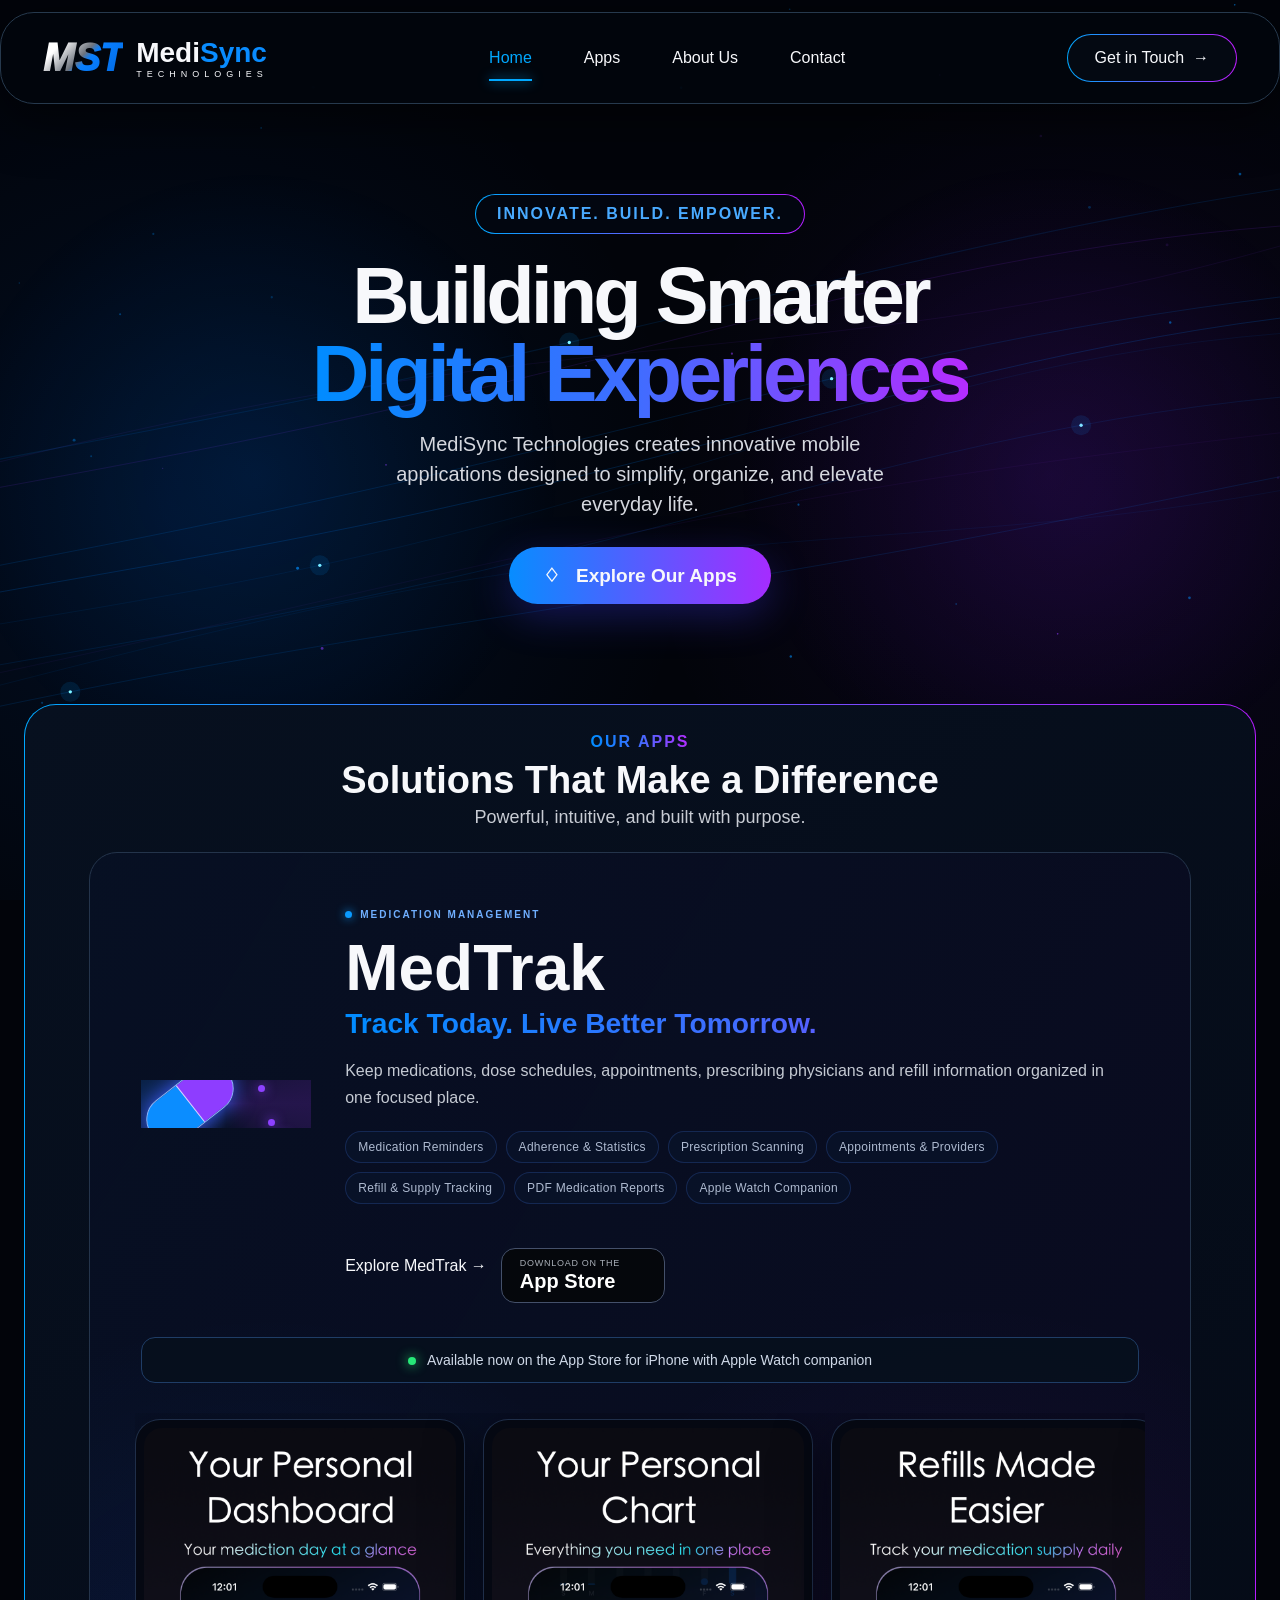
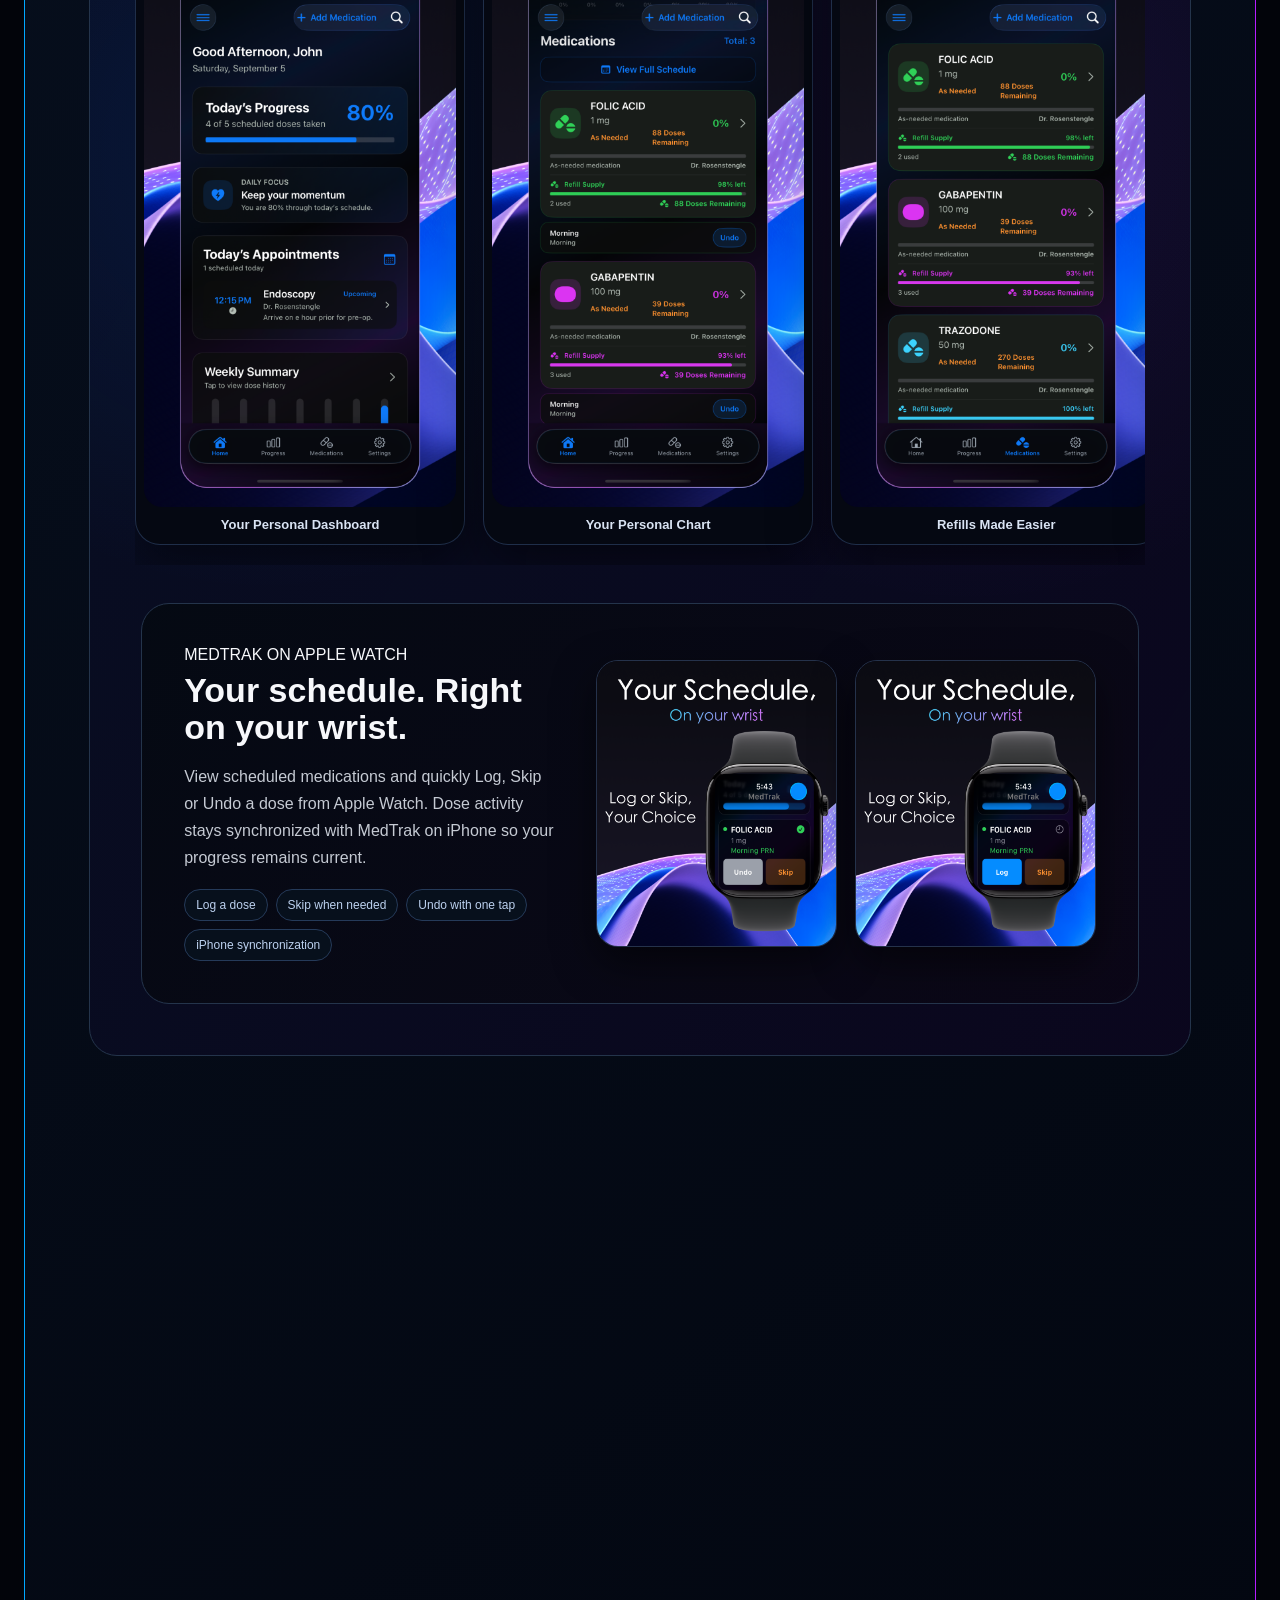
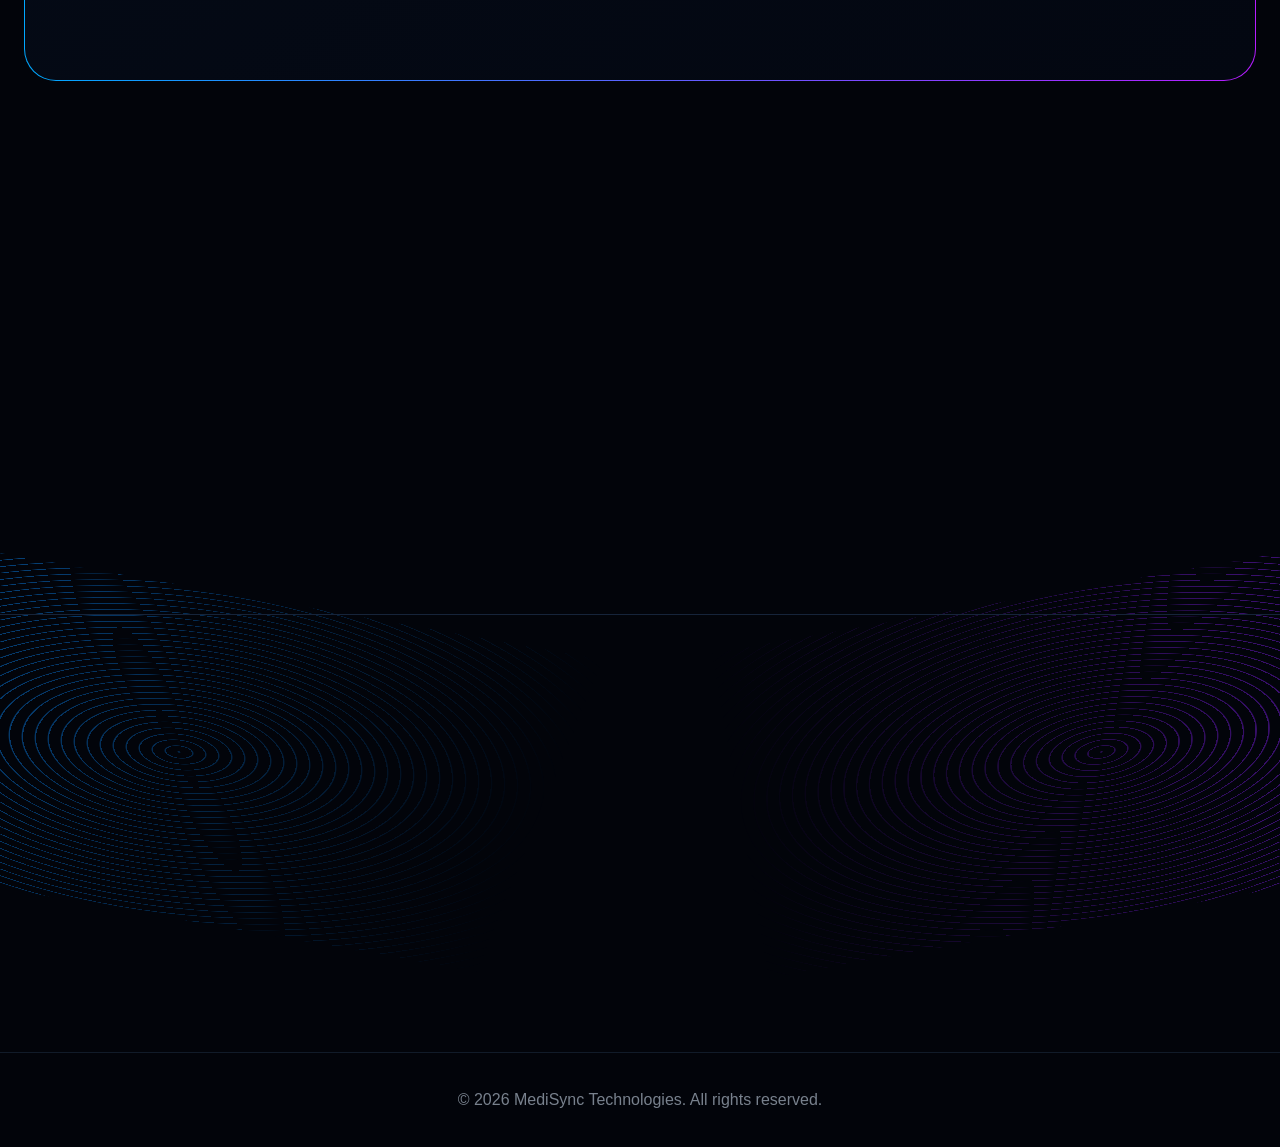
==== commit c8845fd1: "Add files via upload" ====
--- a/index.html
+++ b/index.html
@@ -69,12 +69,12 @@
   </div>
 
   <div class="medtrak-gallery" aria-label="MedTrak App Store screenshots">
-    <figure><img src="assets/medtrak/1.png" alt="MedTrak personal dashboard showing today's medication progress and appointments" loading="lazy"><figcaption>Your Personal Dashboard</figcaption></figure>
-    <figure><img src="assets/medtrak/2.png" alt="MedTrak personal chart showing medications, refill supply and dose actions" loading="lazy"><figcaption>Your Personal Chart</figcaption></figure>
-    <figure><img src="assets/medtrak/3.png" alt="MedTrak medication supply and refill tracking screen" loading="lazy"><figcaption>Refills Made Easier</figcaption></figure>
-    <figure><img src="assets/medtrak/4.png" alt="MedTrak progress dashboard with medication adherence statistics" loading="lazy"><figcaption>Understand Your Habits</figcaption></figure>
-    <figure><img src="assets/medtrak/5.png" alt="MedTrak appointment details with physician, map and directions" loading="lazy"><figcaption>Organized Care</figcaption></figure>
-    <figure><img src="assets/medtrak/6.png" alt="MedTrak statistics showing adherence, streaks and medication insights" loading="lazy"><figcaption>Your Personal Goals</figcaption></figure>
+    <figure><img src="medtrak-01-dashboard.png" alt="MedTrak personal dashboard showing today's medication progress and appointments" loading="lazy"><figcaption>Your Personal Dashboard</figcaption></figure>
+    <figure><img src="medtrak-02-chart.png" alt="MedTrak personal chart showing medications, refill supply and dose actions" loading="lazy"><figcaption>Your Personal Chart</figcaption></figure>
+    <figure><img src="medtrak-03-refills.png" alt="MedTrak medication supply and refill tracking screen" loading="lazy"><figcaption>Refills Made Easier</figcaption></figure>
+    <figure><img src="medtrak-04-progress.png" alt="MedTrak progress dashboard with medication adherence statistics" loading="lazy"><figcaption>Understand Your Habits</figcaption></figure>
+    <figure><img src="medtrak-05-care.png" alt="MedTrak appointment details with physician, map and directions" loading="lazy"><figcaption>Organized Care</figcaption></figure>
+    <figure><img src="medtrak-06-goals.png" alt="MedTrak statistics showing adherence, streaks and medication insights" loading="lazy"><figcaption>Your Personal Goals</figcaption></figure>
   </div>
 
   <section class="watch-showcase" aria-label="MedTrak for Apple Watch">
@@ -85,8 +85,8 @@
       <div class="watch-points"><span>Log a dose</span><span>Skip when needed</span><span>Undo with one tap</span><span>iPhone synchronization</span></div>
     </div>
     <div class="watch-images">
-      <img src="assets/medtrak/w1.png" alt="MedTrak Apple Watch screen with Log and Skip controls" loading="lazy">
-      <img src="assets/medtrak/w2.png" alt="MedTrak Apple Watch screen after logging a dose with Undo control" loading="lazy">
+      <img src="medtrak-watch-log.png" alt="MedTrak Apple Watch screen with Log and Skip controls" loading="lazy">
+      <img src="medtrak-watch-undo.png" alt="MedTrak Apple Watch screen after logging a dose with Undo control" loading="lazy">
     </div>
   </section>
 </article>
--- a/styles.css
+++ b/styles.css
@@ -246,3 +246,77 @@
 .watch-images{display:grid;grid-template-columns:1fr 1fr;gap:16px}.watch-images img{display:block;width:100%;height:auto;border-radius:18px;border:1px solid #25324b;box-shadow:0 16px 40px #0008}
 @media(max-width:900px){.medtrak-gallery{grid-template-columns:repeat(2,minmax(0,1fr))}.watch-showcase{grid-template-columns:1fr}.watch-copy{text-align:center}.watch-points{justify-content:center}}
 @media(max-width:600px){.medtrak-gallery{grid-template-columns:1fr}.medtrak-gallery figure{padding:8px}.watch-showcase{padding:18px}.watch-images{grid-template-columns:1fr}.watch-copy h3{font-size:28px}.live-store{width:100%;align-items:center}.app-actions{align-items:stretch}}
+
+/* MedTrak release layout — explicit overrides for the legacy app-card grid */
+.medtrak-showcase{
+  display:block !important;
+  max-width:1280px;
+  padding:clamp(24px,4vw,54px) !important;
+  background:linear-gradient(145deg,rgba(4,9,18,.96),rgba(12,7,28,.94));
+}
+.medtrak-showcase .medtrak-info{
+  display:grid !important;
+  grid-template-columns:170px minmax(0,1fr) !important;
+  gap:34px !important;
+  align-items:center;
+  width:100%;
+}
+.medtrak-showcase .app-copy{
+  display:block !important;
+  min-width:0;
+  text-align:left !important;
+}
+.medtrak-showcase .app-copy h3{font-size:clamp(42px,5vw,68px);line-height:1;margin:8px 0 8px}
+.medtrak-showcase .app-copy h4{font-size:clamp(21px,2.2vw,30px);margin:0 0 18px}
+.medtrak-showcase .app-copy p{max-width:760px;font-size:16px}
+.medtrak-showcase .feature-chips{display:flex;flex-wrap:wrap;gap:9px;margin:18px 0 24px}
+.medtrak-showcase .feature-chips span{font-size:12px;padding:8px 12px}
+.medtrak-showcase .app-actions{display:flex;flex-wrap:wrap;align-items:center;gap:14px}
+.medtrak-release-strip{margin:34px 0 0;padding:14px 18px}
+
+.medtrak-gallery{
+  display:flex !important;
+  gap:18px;
+  margin:30px -6px 0;
+  padding:6px 6px 20px;
+  overflow-x:auto;
+  scroll-snap-type:x mandatory;
+  scrollbar-width:thin;
+}
+.medtrak-gallery figure{
+  flex:0 0 clamp(245px,27vw,330px);
+  scroll-snap-align:start;
+  padding:8px !important;
+  border-radius:25px !important;
+  background:#050812 !important;
+  border:1px solid rgba(83,121,179,.34) !important;
+}
+.medtrak-gallery img{width:100%;border-radius:18px !important}
+.medtrak-gallery figcaption{font-size:13px;padding:10px 4px 4px}
+
+.watch-showcase{
+  display:grid !important;
+  grid-template-columns:minmax(280px,.85fr) minmax(0,1.15fr) !important;
+  gap:42px !important;
+  margin-top:38px !important;
+  padding:clamp(24px,3.5vw,42px) !important;
+}
+.watch-copy{text-align:left}
+.watch-images{display:grid !important;grid-template-columns:1fr 1fr !important;gap:18px !important}
+.watch-images img{width:100% !important;max-width:none !important;border-radius:22px !important}
+
+@media(max-width:760px){
+  .medtrak-showcase .medtrak-info{grid-template-columns:1fr !important;text-align:center}
+  .medtrak-showcase .medtrak-icon{margin:0 auto}
+  .medtrak-showcase .app-copy{text-align:center !important}
+  .medtrak-showcase .app-copy p{margin-left:auto;margin-right:auto}
+  .medtrak-showcase .feature-chips,.medtrak-showcase .app-actions{justify-content:center}
+  .watch-showcase{grid-template-columns:1fr !important}
+  .watch-copy{text-align:center}
+  .watch-points{justify-content:center}
+}
+@media(max-width:520px){
+  .medtrak-showcase{padding:20px 14px !important}
+  .medtrak-gallery figure{flex-basis:82vw}
+  .watch-images{grid-template-columns:1fr !important}
+}
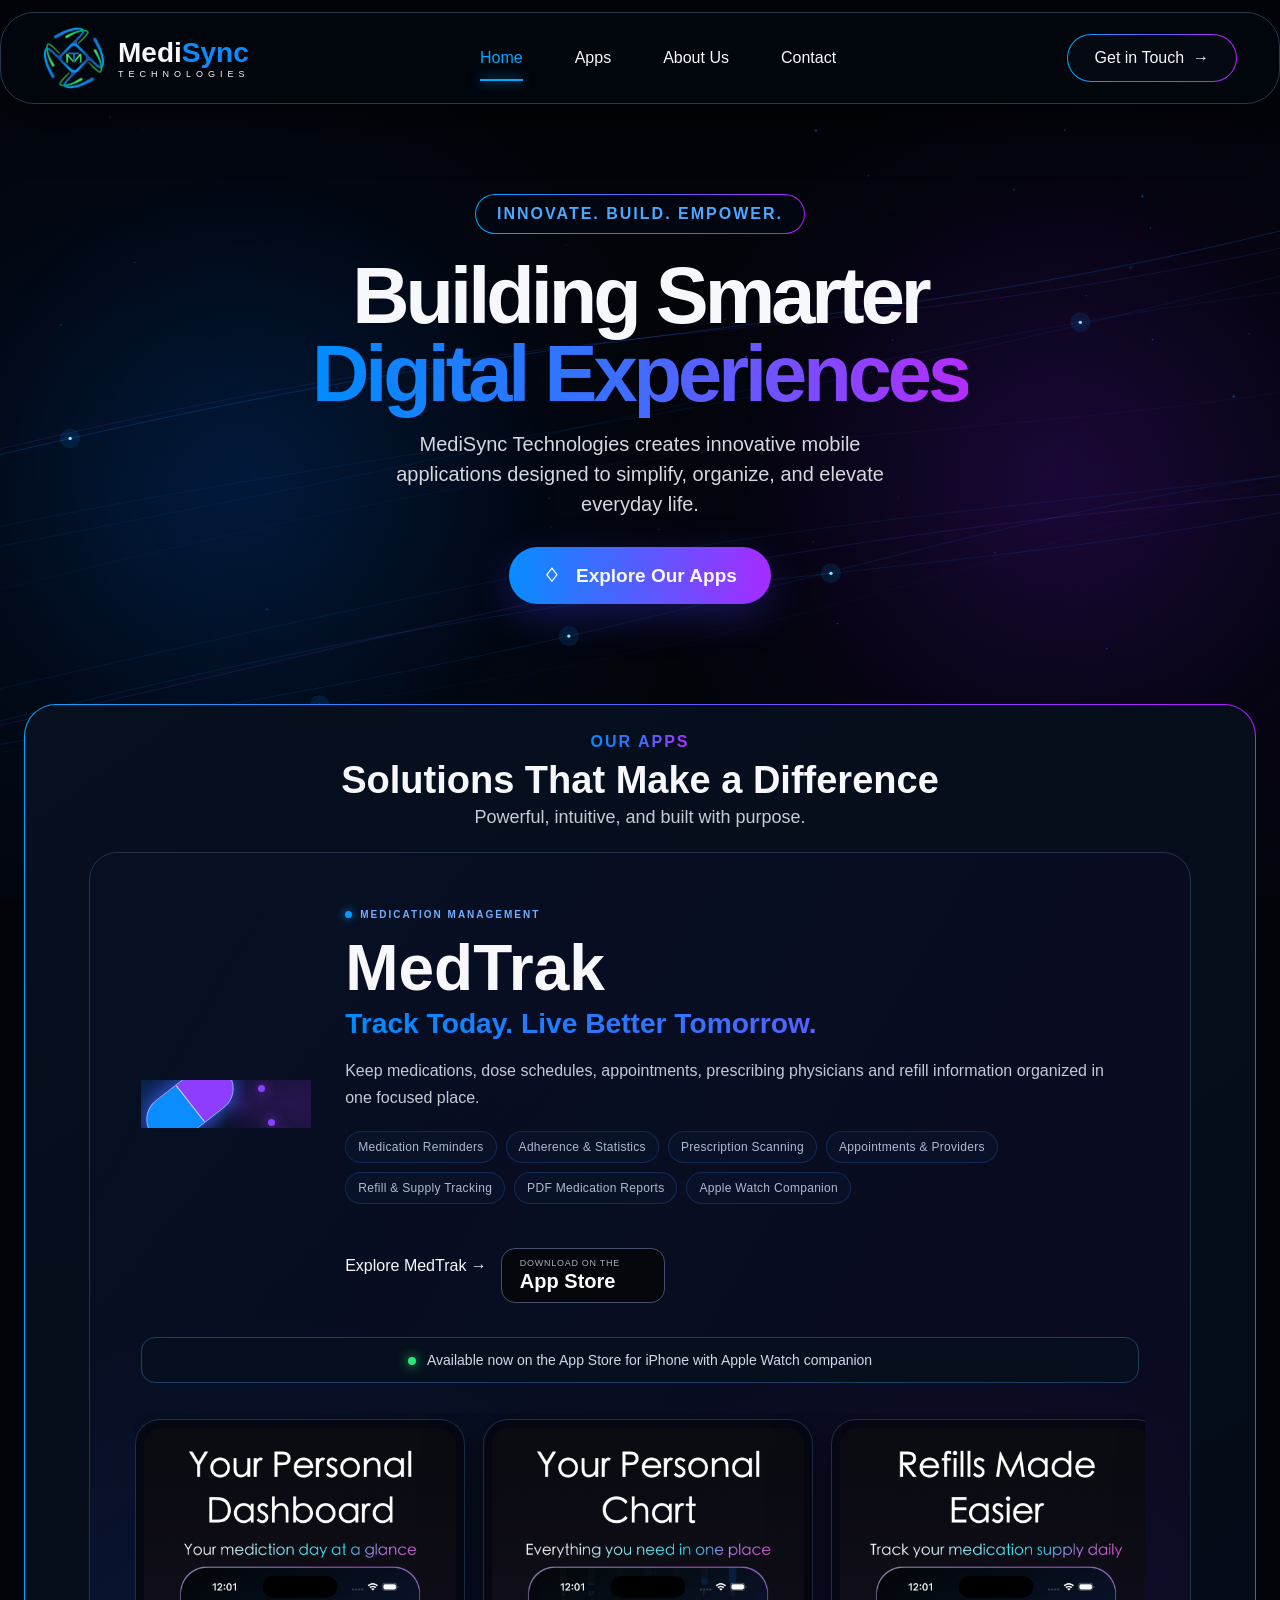
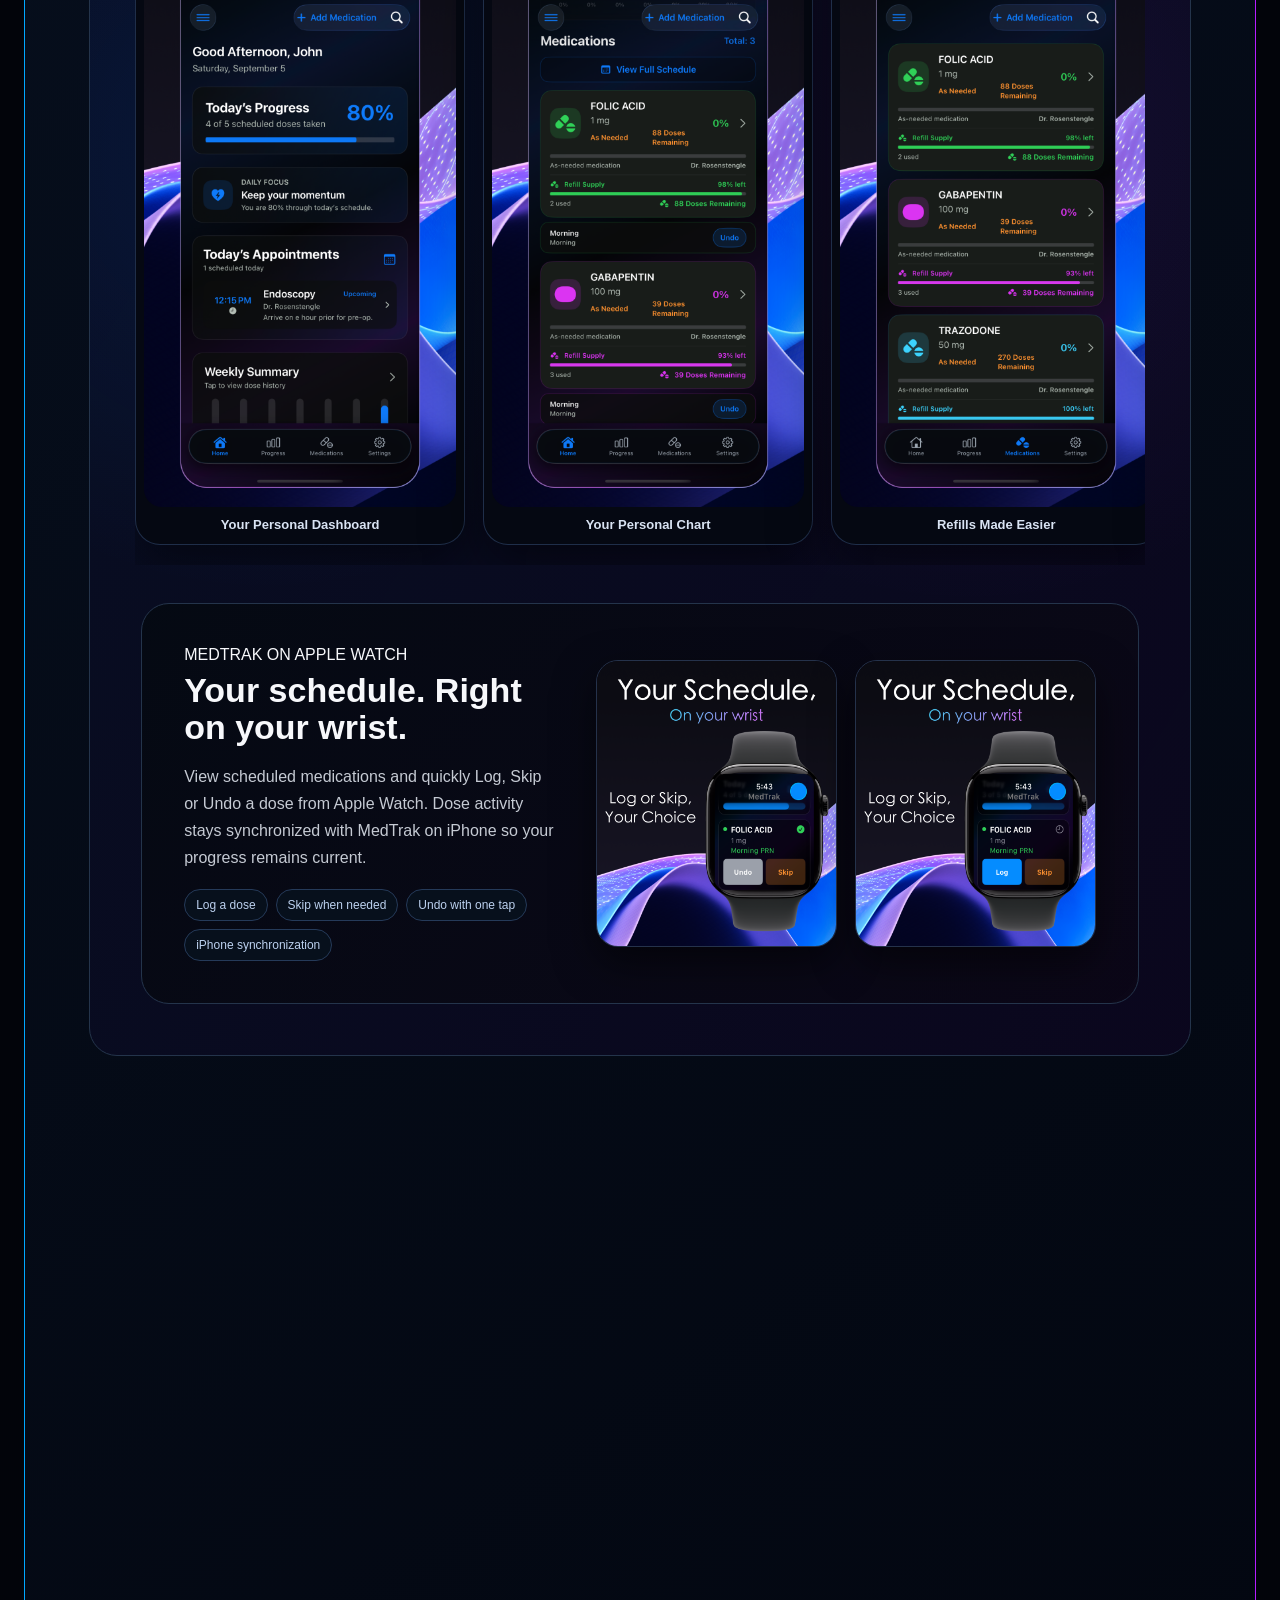
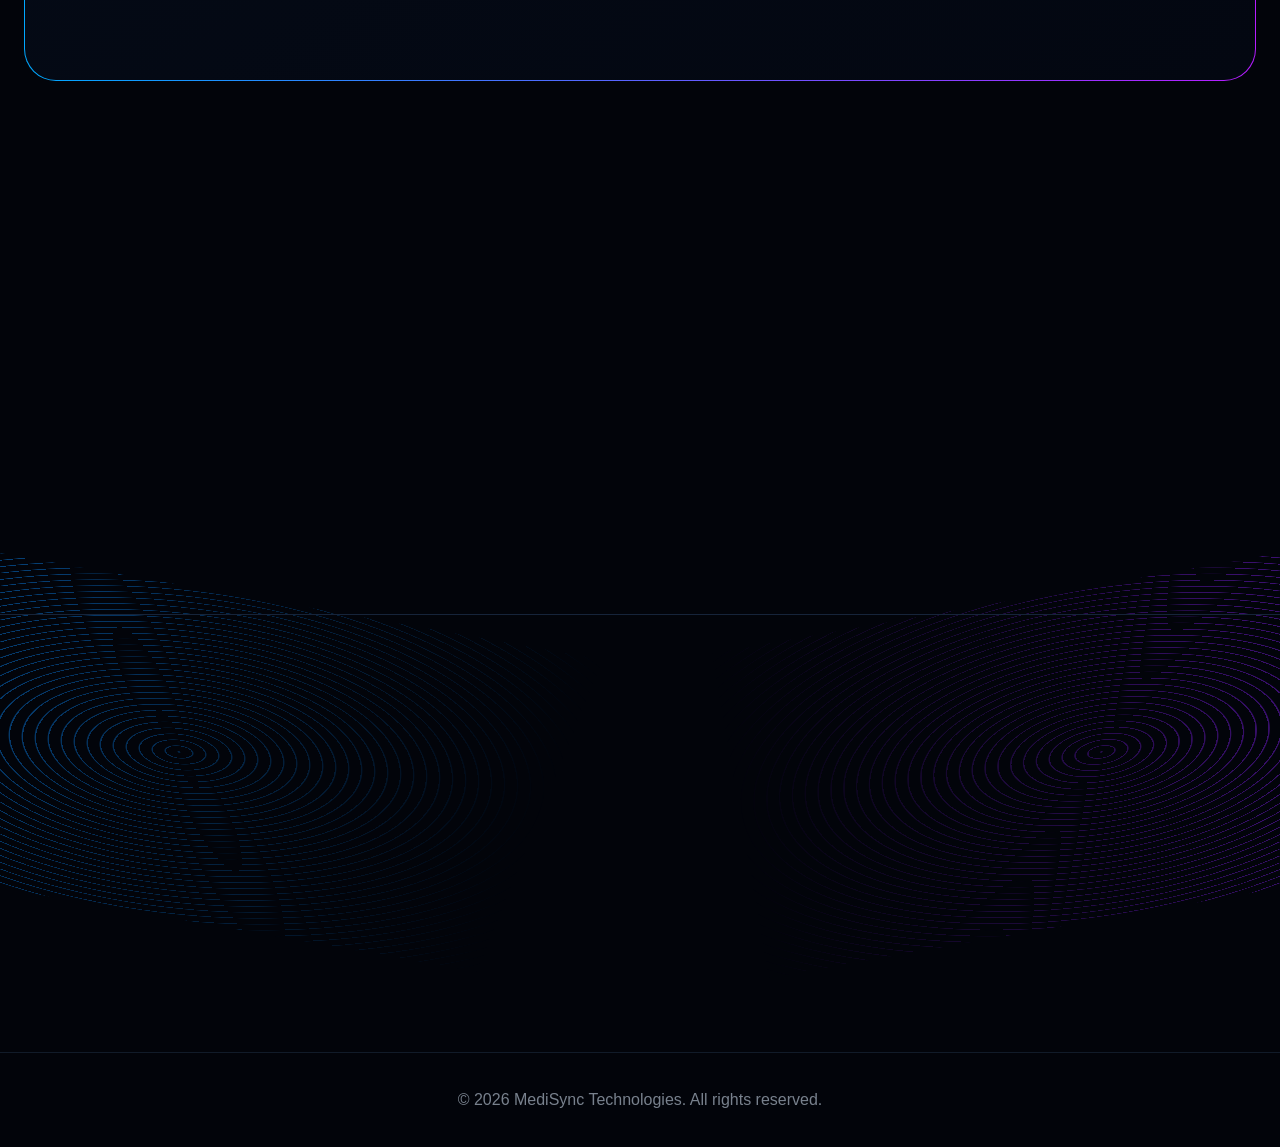
==== commit 0aec890a: "Add files via upload" ====
--- a/index.html
+++ b/index.html
@@ -5,13 +5,14 @@
 <meta name="theme-color" content="#02040a">
 <title>MediSync Technologies</title>
 <meta name="description" content="MediSync Technologies creates innovative mobile applications designed to simplify, organize, and elevate everyday life.">
+<link rel="icon" type="image/png" href="favicon.png">
 <link rel="stylesheet" href="styles.css">
 </head>
 <body>
 <canvas id="mst-particle-canvas" aria-hidden="true"></canvas>
 
 <header class="topbar">
-  <a class="brand" href="#home"><span class="mst">MST</span><span><b>Medi<span>Sync</span></b><small>TECHNOLOGIES</small></span></a>
+  <a class="brand" href="#home"><img class="brand-logo" src="mt-mark.png" alt="MediSync Technologies MT logo" width="62" height="62"><span><b>Medi<span>Sync</span></b><small>TECHNOLOGIES</small></span></a>
   <nav><a class="active" href="#home">Home</a><a href="#apps">Apps</a><a href="#about">About Us</a><a href="#contact">Contact</a></nav>
   <a class="outline" href="#contact">Get in Touch&nbsp;&nbsp;→</a>
 </header>
--- a/styles.css
+++ b/styles.css
@@ -320,3 +320,7 @@
   .medtrak-gallery figure{flex-basis:82vw}
   .watch-images{grid-template-columns:1fr !important}
 }
+
+/* MediSync Technologies: new transparent MT emblem */
+.topbar .brand .brand-logo{display:block;width:62px;height:62px;object-fit:contain;flex:0 0 62px}
+@media(max-width:760px){.topbar .brand .brand-logo{width:46px;height:46px;flex-basis:46px}}
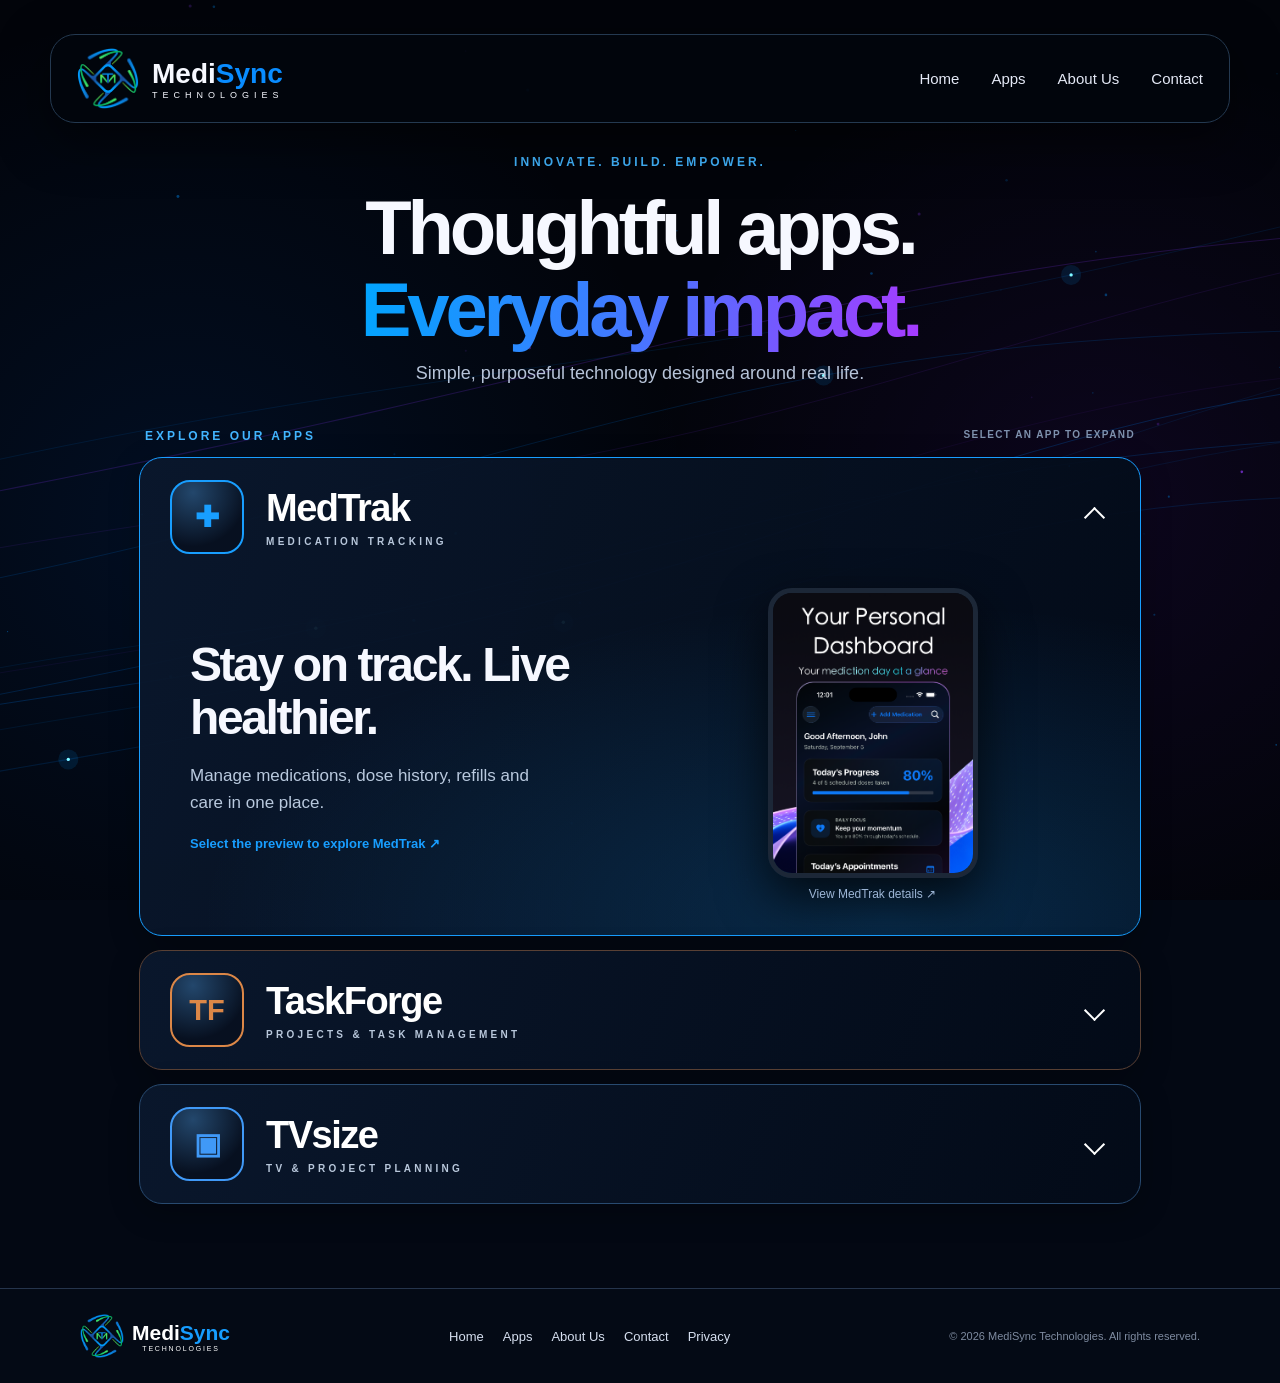
==== commit b9d425ff: "Add files via upload" ====
--- a/index.html
+++ b/index.html
@@ -1,121 +1 @@
-<!doctype html>
-<html lang="en">
-<head>
-<meta charset="utf-8"><meta name="viewport" content="width=device-width,initial-scale=1">
-<meta name="theme-color" content="#02040a">
-<title>MediSync Technologies</title>
-<meta name="description" content="MediSync Technologies creates innovative mobile applications designed to simplify, organize, and elevate everyday life.">
-<link rel="icon" type="image/png" href="favicon.png">
-<link rel="stylesheet" href="styles.css">
-</head>
-<body>
-<canvas id="mst-particle-canvas" aria-hidden="true"></canvas>
-
-<header class="topbar">
-  <a class="brand" href="#home"><img class="brand-logo" src="mt-mark.png" alt="MediSync Technologies MT logo" width="62" height="62"><span><b>Medi<span>Sync</span></b><small>TECHNOLOGIES</small></span></a>
-  <nav><a class="active" href="#home">Home</a><a href="#apps">Apps</a><a href="#about">About Us</a><a href="#contact">Contact</a></nav>
-  <a class="outline" href="#contact">Get in Touch&nbsp;&nbsp;→</a>
-</header>
-
-<main>
-<section id="home" class="hero">
-  <div class="hero-inner reveal">
-    <div class="badge">INNOVATE. BUILD. EMPOWER.</div>
-    <h1>Building Smarter<br><span>Digital Experiences</span></h1>
-    <p>MediSync Technologies creates innovative mobile<br class="desktop"> applications designed to simplify, organize, and elevate<br class="desktop"> everyday life.</p>
-    <a class="primary" href="#apps">♢ &nbsp; Explore Our Apps</a>
-  </div>
-</section>
-
-<section id="apps" class="apps-shell">
-  <div class="section-title reveal"><span>OUR APPS</span><h2>Solutions That Make a Difference</h2><p>Powerful, intuitive, and built with purpose.</p></div>
-  <article class="app-card medtrak-showcase reveal">
-  <div class="app-info medtrak-info">
-    <div class="app-icon medtrak-icon" aria-label="MedTrak app icon">
-      <div class="pill-icon" aria-hidden="true"><span></span></div>
-      <i class="spark s1"></i><i class="spark s2"></i><i class="spark s3"></i>
-    </div>
-
-    <div class="app-copy">
-      <div class="app-status"><span></span> MEDICATION MANAGEMENT</div>
-      <h3>MedTrak</h3>
-      <h4>Track Today. Live Better Tomorrow.</h4>
-      <p>
-        Keep medications, dose schedules, appointments, prescribing physicians and
-        refill information organized in one focused place.
-      </p>
-
-      <div class="feature-chips" aria-label="MedTrak features">
-        <span>Medication Reminders</span>
-        <span>Adherence & Statistics</span>
-        <span>Prescription Scanning</span>
-        <span>Appointments & Providers</span>
-        <span>Refill & Supply Tracking</span>
-        <span>PDF Medication Reports</span>
-        <span>Apple Watch Companion</span>
-      </div>
-
-      <div class="app-actions">
-        <a class="outline-button" href="#medtrak-details">Explore MedTrak <span>→</span></a>
-        <a class="store-badge live-store" href="https://apps.apple.com/us/app/id6804344201" target="_blank" rel="noopener" aria-label="Download MedTrak on the App Store">
-          <small>DOWNLOAD ON THE</small>
-          <strong>App Store</strong>
-        </a>
-      </div>
-    </div>
-  </div>
-
-  <div class="medtrak-release-strip">
-    <span class="release-dot"></span> Available now on the App Store for iPhone with Apple Watch companion
-  </div>
-
-  <div class="medtrak-gallery" aria-label="MedTrak App Store screenshots">
-    <figure><img src="medtrak-01-dashboard.png" alt="MedTrak personal dashboard showing today's medication progress and appointments" loading="lazy"><figcaption>Your Personal Dashboard</figcaption></figure>
-    <figure><img src="medtrak-02-chart.png" alt="MedTrak personal chart showing medications, refill supply and dose actions" loading="lazy"><figcaption>Your Personal Chart</figcaption></figure>
-    <figure><img src="medtrak-03-refills.png" alt="MedTrak medication supply and refill tracking screen" loading="lazy"><figcaption>Refills Made Easier</figcaption></figure>
-    <figure><img src="medtrak-04-progress.png" alt="MedTrak progress dashboard with medication adherence statistics" loading="lazy"><figcaption>Understand Your Habits</figcaption></figure>
-    <figure><img src="medtrak-05-care.png" alt="MedTrak appointment details with physician, map and directions" loading="lazy"><figcaption>Organized Care</figcaption></figure>
-    <figure><img src="medtrak-06-goals.png" alt="MedTrak statistics showing adherence, streaks and medication insights" loading="lazy"><figcaption>Your Personal Goals</figcaption></figure>
-  </div>
-
-  <section class="watch-showcase" aria-label="MedTrak for Apple Watch">
-    <div class="watch-copy">
-      <div class="section-kicker">MEDTRAK ON APPLE WATCH</div>
-      <h3>Your schedule. Right on your wrist.</h3>
-      <p>View scheduled medications and quickly Log, Skip or Undo a dose from Apple Watch. Dose activity stays synchronized with MedTrak on iPhone so your progress remains current.</p>
-      <div class="watch-points"><span>Log a dose</span><span>Skip when needed</span><span>Undo with one tap</span><span>iPhone synchronization</span></div>
-    </div>
-    <div class="watch-images">
-      <img src="medtrak-watch-log.png" alt="MedTrak Apple Watch screen with Log and Skip controls" loading="lazy">
-      <img src="medtrak-watch-undo.png" alt="MedTrak Apple Watch screen after logging a dose with Undo control" loading="lazy">
-    </div>
-  </section>
-</article>
-
-<div class="medtrak-details reveal" id="medtrak-details">
-  <div class="details-copy">
-    <div class="section-kicker">MEDTRAK AT A GLANCE</div>
-    <h3>Built to keep the important details close.</h3>
-    <p>
-      MedTrak brings medication schedules, dose history, refill supply, appointments, providers,
-      prescription scanning, statistics and medication reports together in one focused experience.
-    </p>
-  </div>
-
-  <div class="feature-grid">
-    <div class="feature-card"><b>01</b><h4>Stay on schedule</h4><p>Daily timeline, reminders and quick Taken/Undo actions keep the day understandable.</p></div>
-    <div class="feature-card"><b>02</b><h4>Know your supply</h4><p>Quantity, usage and doses remaining help make low-supply situations visible before they become urgent.</p></div>
-    <div class="feature-card"><b>03</b><h4>Keep care connected</h4><p>Appointments, physicians, pharmacies and prescribed medications can stay linked together.</p></div>
-    <div class="feature-card"><b>04</b><h4>Share a clear report</h4><p>Generate a clean medication summary for appointments, printing or sharing when needed.</p></div>
-    <div class="feature-card"><b>05</b><h4>Scan supported prescriptions</h4><p>Use the camera to scan supported flat prescription labels, then review recognized information before saving.</p></div>
-    <div class="feature-card"><b>06</b><h4>See your progress</h4><p>Review adherence, streaks, dose history and medication insights over time.</p></div>
-  </div>
-</div>
-</section>
-
-<section id="about" class="lower reveal"><span>ABOUT US</span><h2>Technology designed around real life.</h2><p>We create focused, thoughtfully designed digital experiences that make everyday tasks clearer, easier, and more useful.</p></section>
-<section id="contact" class="lower contact reveal"><span>CONTACT</span><h2>Let's build something useful.</h2><a class="primary" href="mailto:hello@medisynctech.com">Get in Touch →</a></section>
-</main>
-<footer>© <span id="year"></span> MediSync Technologies. All rights reserved.</footer>
-<script src="script.js"></script>
-</body></html>+<!doctype html><html lang="en"><head><meta charset="utf-8"><meta name="viewport" content="width=device-width,initial-scale=1"><meta name="theme-color" content="#030914"><meta name="description" content="MediSync Technologies builds focused apps for everyday life."><title>Home | MediSync Technologies</title><link rel="icon" href="favicon.png" type="image/png"><link rel="stylesheet" href="styles.css"><link rel="stylesheet" href="accordion.css"></head><body><canvas id="mst-particle-canvas" aria-hidden="true"></canvas><header class="topbar modern-header"><a class="brand" href="index.html"><img class="brand-logo" src="mt-mark.png" alt="MediSync Technologies MT logo" width="70" height="70"><span><b>Medi<span>Sync</span></b><small>TECHNOLOGIES</small></span></a><nav aria-label="Main navigation"><a href="index.html">Home</a><a href="index.html#apps">Apps</a><a href="about.html">About Us</a><a href="contact.html">Contact</a></nav></header><main class="landing-main" id="home"><div class="landing-intro"><div class="eyebrow">INNOVATE. BUILD. EMPOWER.</div><h1>Thoughtful apps.<br><span>Everyday impact.</span></h1><p>Simple, purposeful technology designed around real life.</p></div><div class="accordion-wrap" id="apps"><div class="accordion-caption">EXPLORE OUR APPS <span>SELECT AN APP TO EXPAND</span></div><section class="accordion-item medtrak is-open" data-app="medtrak"><h2><button class="accordion-toggle" type="button" aria-expanded="true" aria-controls="panel-medtrak" id="toggle-medtrak"><span class="app-mini-icon">✚</span><span class="accordion-name"><strong>MedTrak</strong><small>MEDICATION TRACKING</small></span><span class="accordion-chevron" aria-hidden="true"></span></button></h2><div class="accordion-panel" id="panel-medtrak" role="region" aria-labelledby="toggle-medtrak" ><div class="panel-content"><div class="panel-text"><h3>Stay on track. Live healthier.</h3><p>Manage medications, dose history, refills and care in one place.</p><span class="panel-hint">Select the preview to explore MedTrak <span aria-hidden="true">↗</span></span></div><a class="phone-preview" href="medtrak.html" aria-label="View MedTrak details"><img src="medtrak-01-dashboard.png" alt="MedTrak iPhone application screenshot" loading="eager"><span>View MedTrak details ↗</span></a></div></div></section><section class="accordion-item taskforge " data-app="taskforge"><h2><button class="accordion-toggle" type="button" aria-expanded="false" aria-controls="panel-taskforge" id="toggle-taskforge"><span class="app-mini-icon">TF</span><span class="accordion-name"><strong>TaskForge</strong><small>PROJECTS & TASK MANAGEMENT</small></span><span class="accordion-chevron" aria-hidden="true"></span></button></h2><div class="accordion-panel" id="panel-taskforge" role="region" aria-labelledby="toggle-taskforge" hidden><div class="panel-content"><div class="panel-text"><h3>Make progress feel effortless.</h3><p>Bring projects, tasks and next steps into focus.</p><span class="panel-hint">Select the preview to explore TaskForge <span aria-hidden="true">↗</span></span></div><a class="placeholder-preview" href="taskforge.html" aria-label="View TaskForge details"><div class="placeholder-device"><div class="placeholder-notch"></div><div class="placeholder-symbol">TF</div><div class="placeholder-bars"><i></i><i></i><i></i></div></div><span>Explore TaskForge ↗</span></a></div></div></section><section class="accordion-item tvsize " data-app="tvsize"><h2><button class="accordion-toggle" type="button" aria-expanded="false" aria-controls="panel-tvsize" id="toggle-tvsize"><span class="app-mini-icon">▣</span><span class="accordion-name"><strong>TVsize</strong><small>TV & PROJECT PLANNING</small></span><span class="accordion-chevron" aria-hidden="true"></span></button></h2><div class="accordion-panel" id="panel-tvsize" role="region" aria-labelledby="toggle-tvsize" hidden><div class="panel-content"><div class="panel-text"><h3>See the right fit before you install.</h3><p>Plan room layouts, viewing distances and display sizes.</p><span class="panel-hint">Select the preview to explore TVsize <span aria-hidden="true">↗</span></span></div><a class="placeholder-preview" href="tvsize.html" aria-label="View TVsize details"><div class="placeholder-device"><div class="placeholder-notch"></div><div class="placeholder-symbol">TV</div><div class="placeholder-bars"><i></i><i></i><i></i></div></div><span>Explore TVsize ↗</span></a></div></div></section></div></main><footer class="modern-footer"><a class="footer-brand" href="index.html"><img src="mt-mark.png" alt="" width="44" height="44"><span><b>Medi<span>Sync</span></b><small>TECHNOLOGIES</small></span></a><div class="footer-links"><a href="index.html">Home</a><a href="index.html#apps">Apps</a><a href="about.html">About Us</a><a href="contact.html">Contact</a><a href="medtrak-privacy.html">Privacy</a></div><small>© <span id="year"></span> MediSync Technologies. All rights reserved.</small></footer><script src="script.js"></script><script src="accordion.js"></script></body></html>
--- a/accordion.css
+++ b/accordion.css
@@ -0,0 +1,4 @@
+
+/* MediSync homepage accordion redesign */
+html{scroll-behavior:smooth}body{background:#030813;color:#f6f8ff;min-height:100vh} .modern-header{max-width:1180px;margin:22px auto 0;position:relative;z-index:10;display:flex;justify-content:space-between;align-items:center;padding:12px 26px;background:rgba(4,12,25,.84);border:1px solid #243950;border-radius:25px;box-sizing:border-box}.modern-header .brand-logo{width:68px;height:68px;object-fit:contain}.modern-header nav{display:flex;gap:32px}.modern-header nav a{color:#e4e9f6;text-decoration:none;font-size:15px}.modern-header nav a:hover{color:#21a7ff}.landing-main{max-width:1050px;margin:0 auto;padding:44px 24px 70px;position:relative;z-index:1}.landing-intro{text-align:center;margin:0 auto 45px}.eyebrow,.accordion-caption{color:#42b5ff;letter-spacing:.25em;font-size:12px;font-weight:800}.landing-intro h1{font-size:clamp(42px,6.2vw,76px);line-height:1.08;letter-spacing:-.055em;margin:18px 0 12px}.landing-intro h1 span{background:linear-gradient(100deg,#00a6ff,#4676ff,#a73aff);color:transparent;background-clip:text;-webkit-background-clip:text}.landing-intro p{font-size:18px;color:#b7c4d9;margin:0}.accordion-caption{display:flex;justify-content:space-between;margin:0 6px 14px}.accordion-caption span{font-size:10px;color:#7e91ad;letter-spacing:.14em}.accordion-item{--accent:#189eff;margin-bottom:14px;background:linear-gradient(110deg,rgba(10,24,45,.95),rgba(3,11,24,.94));border:1px solid #234a73;border-radius:23px;overflow:hidden;box-shadow:0 8px 30px #0004}.accordion-item.taskforge{--accent:#dc8747;border-color:#594034}.accordion-item.tvsize{--accent:#4099f7;border-color:#284a70}.accordion-item.is-open{border-color:var(--accent)}.accordion-item h2{margin:0}.accordion-toggle{display:flex;align-items:center;gap:22px;width:100%;padding:22px 30px;border:0;background:transparent;color:white;text-align:left;cursor:pointer;font:inherit}.app-mini-icon{flex:0 0 74px;width:74px;height:74px;display:grid;place-items:center;border-radius:20px;border:2px solid var(--accent);font-size:29px;font-weight:900;color:var(--accent);background:radial-gradient(circle at 30% 15%,#23476c, #071020 70%)}.accordion-name{display:flex;flex-direction:column;gap:6px;flex:1}.accordion-name strong{font-size:clamp(25px,4vw,38px);letter-spacing:-.04em}.accordion-name small{font-size:10px;font-weight:700;letter-spacing:.33em;color:#b8c7db}.accordion-chevron{height:15px;width:15px;border-right:2px solid white;border-bottom:2px solid white;transform:rotate(45deg);transition:transform .25s;margin-right:8px}.is-open .accordion-chevron{transform:rotate(225deg)}.accordion-panel[hidden]{display:none}.panel-content{display:grid;grid-template-columns:1fr 1fr;gap:30px;align-items:center;padding:12px 50px 34px;min-height:290px;background:radial-gradient(ellipse at 75% 95%,color-mix(in srgb,var(--accent) 20%,transparent),transparent 65%)}.panel-text h3{font-size:clamp(29px,4vw,48px);line-height:1.12;letter-spacing:-.05em;margin:0 0 15px}.panel-text p{color:#b9c9de;font-size:17px;line-height:1.6;max-width:360px}.panel-hint{color:var(--accent);font-size:13px;font-weight:700}.phone-preview,.placeholder-preview{display:flex;align-items:center;justify-content:center;flex-direction:column;gap:9px;text-decoration:none;color:#9cb5d5;font-size:12px}.phone-preview img{width:min(210px,65%);height:290px;object-fit:cover;object-position:top;border-radius:24px;border:5px solid #1c2737;box-shadow:0 20px 50px #000b;transition:transform .25s}.phone-preview:hover img,.placeholder-preview:hover .placeholder-device{transform:translateY(-7px)}.placeholder-device{width:158px;height:276px;border:7px solid #1b2735;border-radius:29px;background:linear-gradient(160deg,#152943,#030813);box-shadow:0 20px 50px #0009;display:flex;flex-direction:column;align-items:center;gap:25px;transition:transform .25s}.placeholder-notch{width:62px;height:12px;background:#030813;border-radius:0 0 12px 12px}.placeholder-symbol{font-size:50px;font-weight:900;color:var(--accent);margin-top:24px}.placeholder-bars{width:70%;display:grid;gap:10px}.placeholder-bars i{height:9px;background:#253d58;border-radius:10px}.modern-footer{position:relative;z-index:1;border-top:1px solid #25344c;padding:25px max(24px,calc((100vw - 1120px)/2));display:flex;align-items:center;justify-content:space-between;gap:25px;flex-wrap:wrap;background:#040a15}.footer-brand{display:flex;align-items:center;gap:8px;text-decoration:none;color:white}.footer-brand span{display:flex;flex-direction:column}.footer-brand b{font-size:21px}.footer-brand b span{display:inline;color:#169dff}.footer-brand small{letter-spacing:.26em;font-size:7px}.footer-links{display:flex;gap:19px;flex-wrap:wrap}.footer-links a{color:#d6dfef;text-decoration:none;font-size:13px}.modern-footer>small{color:#7e8ba0;font-size:11px}.detail-main{max-width:1100px;margin:45px auto 100px;padding:0 24px;position:relative;z-index:1}.back-link{color:#61bbff;text-decoration:none}.detail-heading{text-align:center;margin:32px 0}.detail-heading>span{color:#62b7ff;letter-spacing:.2em;font-size:12px}.detail-heading h1,.simple-detail h1{font-size:clamp(42px,7vw,78px);margin:12px 0}.detail-heading p,.simple-detail p{font-size:19px;color:#b8c7da;line-height:1.65}.detail-shell{padding:0!important;max-width:100%!important}.simple-detail{min-height:55vh;padding-top:45px}.simple-detail h2{font-size:28px}.detail-note{margin-top:35px;padding:25px;border:1px solid #244260;border-radius:15px;color:#aebdd3}.contact-link{color:#3aafff;font-size:20px}@media(max-width:720px){.modern-header{margin:10px 12px 0;padding:10px 13px;flex-wrap:wrap;gap:10px}.modern-header .brand-logo{width:48px;height:48px}.modern-header nav{width:100%;justify-content:space-around;gap:9px}.modern-header nav a{font-size:12px}.landing-main{padding:35px 14px 45px}.landing-intro{margin-bottom:32px}.landing-intro p{font-size:15px}.accordion-caption span{display:none}.accordion-toggle{padding:16px;gap:12px}.app-mini-icon{flex-basis:52px;width:52px;height:52px;font-size:20px;border-radius:14px}.accordion-name small{font-size:8px;letter-spacing:.14em}.panel-content{grid-template-columns:1fr;text-align:center;padding:14px 22px 28px;gap:18px}.panel-text p{margin:0 auto 14px;font-size:15px}.phone-preview img{height:235px;width:165px}.modern-footer{justify-content:center;text-align:center}.footer-links{justify-content:center}}
+@media(prefers-reduced-motion:reduce){*,*:before,*:after{scroll-behavior:auto!important;transition:none!important}}
